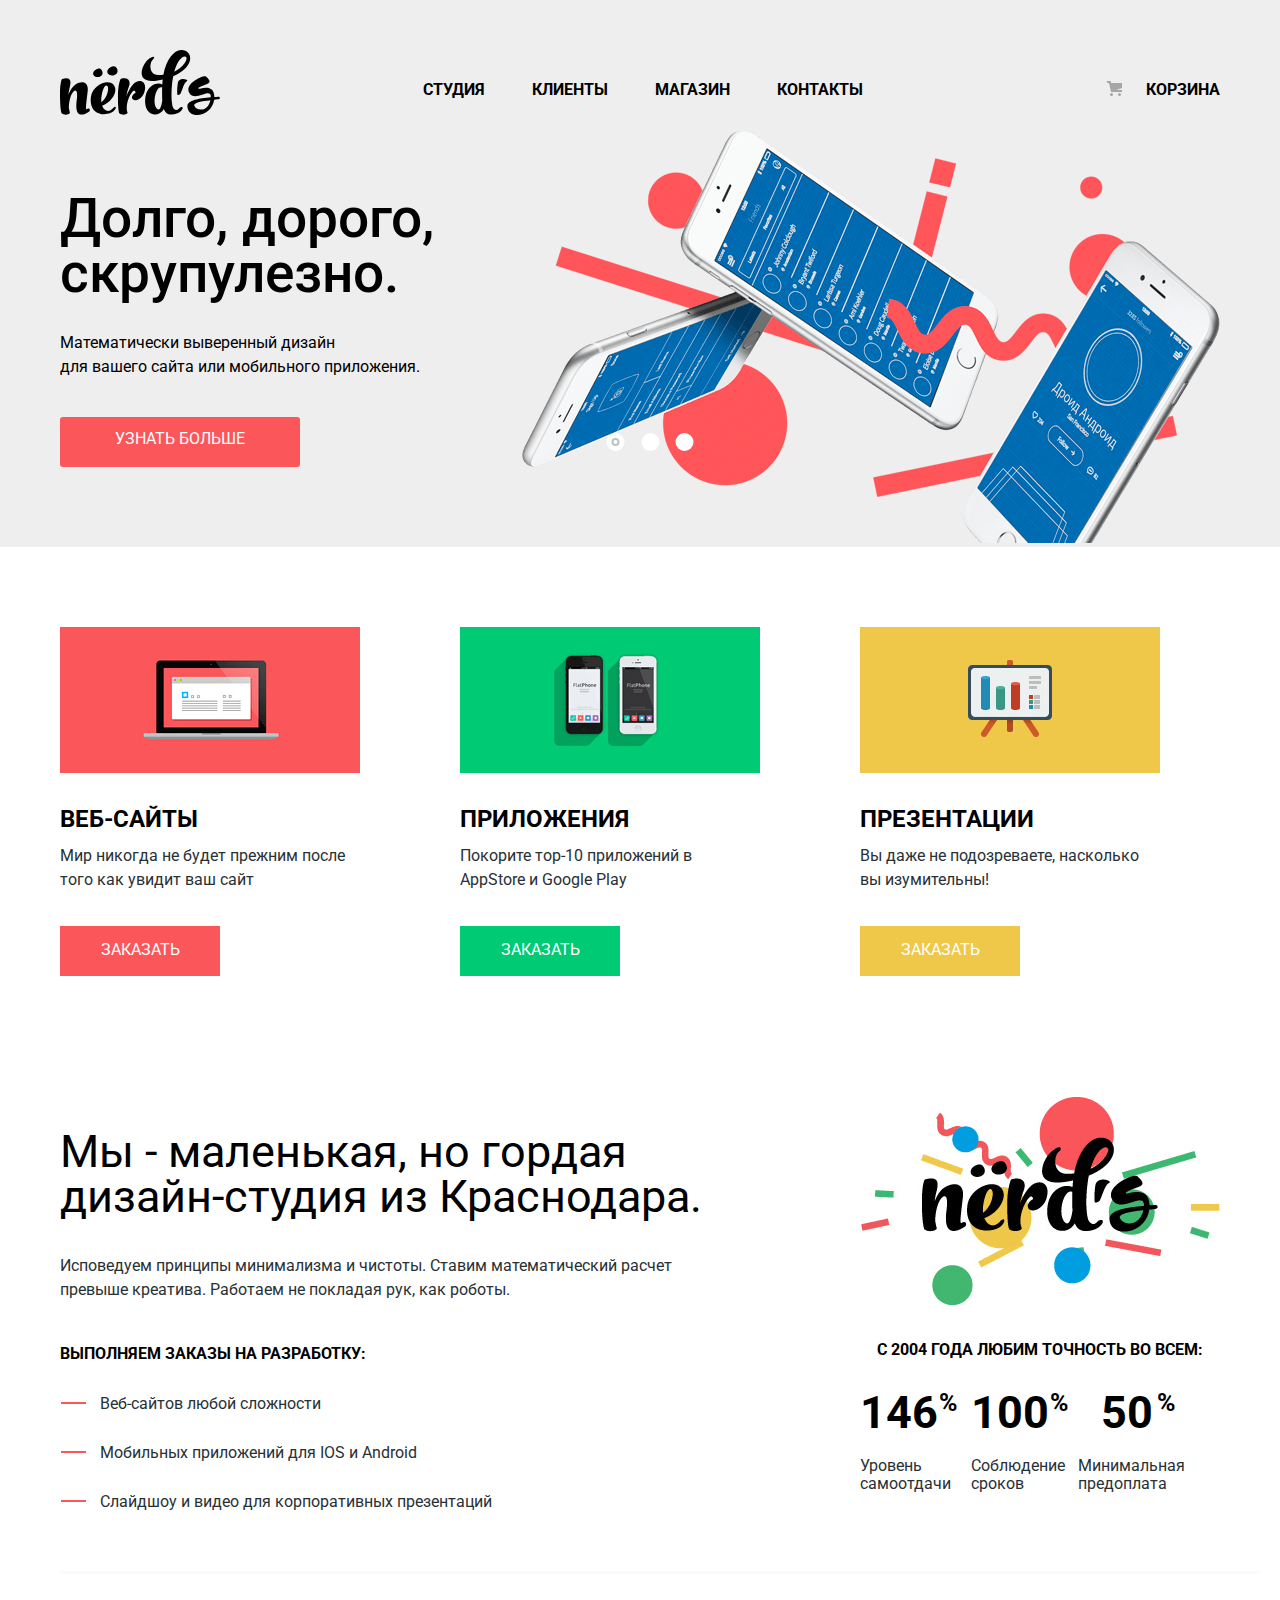
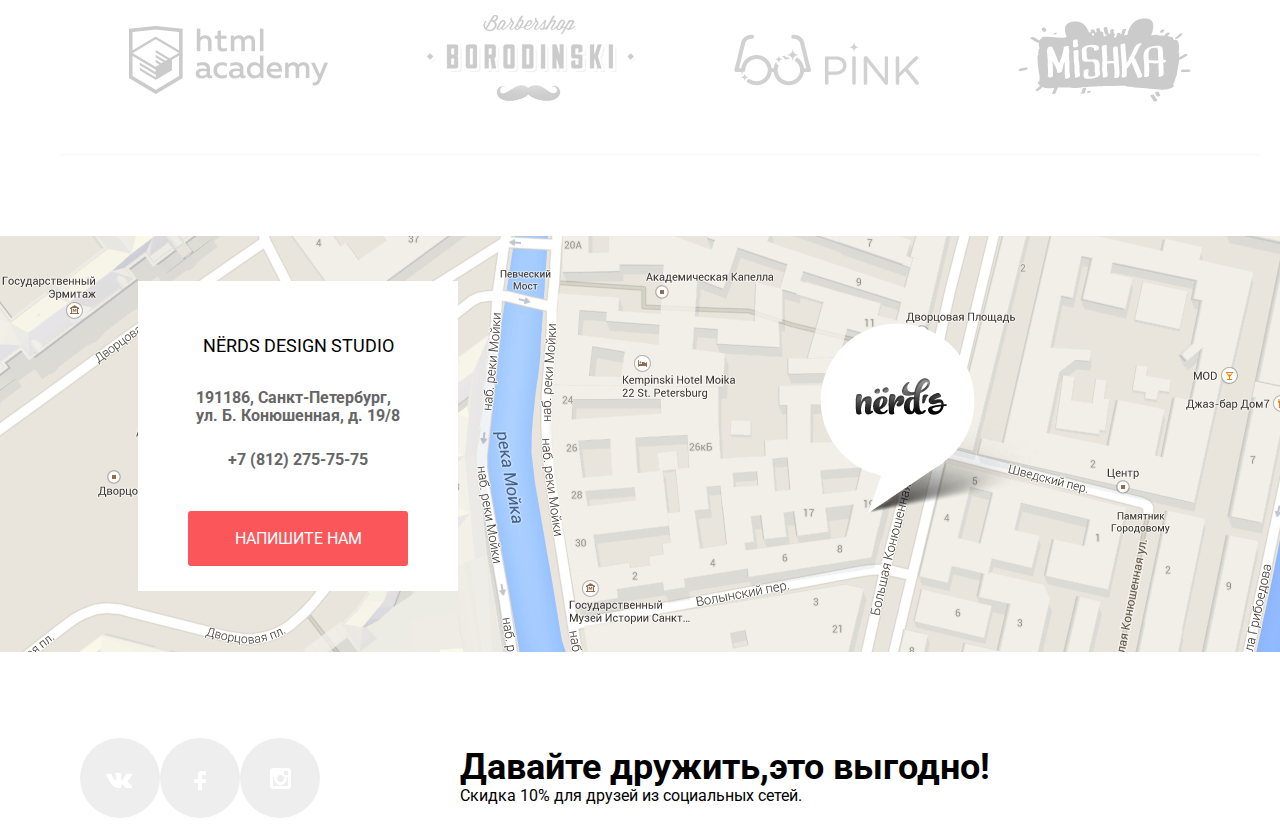
==== index.html @ 5a453d4d "6" ====
<!DOCTYPE html>
<html lang="ru">
<head>
	<meta charset="utf-8">
	<title>HTML Academy: Нёрдс</title>
	<link href="https://fonts.googleapis.com/css?family=Roboto:400,500,700&display=swap&subset=cyrillic" rel="stylesheet">
	<link href="css/normalize.css" rel="stylesheet">
  	<link href="css/style.css" rel="stylesheet">
</head>
<body>
	<header class= "site-header">
		<div class="containers">
		<nav class="site-navigation">
		<a class="site-header-logo">
			<img src="img/nerds-logo.svg"
			width="160" height="65" alt="Логотип дизайн-студии Нёрдс">
		</a>
			<ul class="main-navigation">
				<li><a href="station.html">студия</a></li>
				<li><a href="clients.html">клиенты</a></li>
				<li><a href="catalog.html">магазин</a></li>
				<li><a href="contacts.html">контакты</a></li>
			</ul>
			<ul class="user-navigation">
				<li class="shopping-cart"> <a class="login-link" href="#">корзина</a></li>
			</ul>
		</nav>
		</div>
		<section class="slider">
			<div class="containers">
				<h2 class="visually-hidden">Преимущества</h2>
				<input class="visually-hidden" type="radio" id="product-1" name="toggle" checked>
				<input class="visually-hidden" type="radio" id="product-2" name="toggle">
				<input class="visually-hidden" type="radio" id="product-3" name="toggle">
				<div class="slider-controls">
					<label class="slider-controls-item slider-controls-item--1" for="product-1">Первый</label>
					<label class="slider-controls-item slider-controls-item--2" for="product-2">Второй</label>
					<label class="slider-controls-item slider-controls-item--3" for="product-3">Третий</label>
				</div>
				<ul class="slider-list">
					<li class="slider-item">
							<h3>Долго, дорого,<br> скрупулезно.</h3>
							<p>Математически выверенный дизайн<br> для вашего сайта или мобильного приложения.</p>
							<a class="slider-item-button button" href="#">Узнать больше</a>
					</li>
					<li class="slider-item">
							<h3>Любим математику как никто другой</h3>
							<p>Никакого креатива, только математические формулы для расчета идеальных пропорций.</p>
							<a class="slider-item-button button" href="#">Узнать больше</a>
					</li>
					<li class="slider-item">
							<h3>Только ночь,<br> только хардкор</h3>
							<p>Работать днем, как все? Мы против этого.<br> Ближе к полуночи работа только начинается.</p>
							<a class="slider-item-button button" href="#">Узнать больше</a>
					</li>
				</ul>  
			</div>
		</section>	 
	</header>
	<main>
		<h1 class="visually-hidden">Дизайн-студия Нёрдс</h1>
		<div class="containers">
		<section class="service">
			<h2 class="visually-hidden">Услуги</h2>
			<ul class="list-service">
				<li class="list-service-item">
					<img class="list-service-img" src="img/illustration-1.png" width="300" height="146" alt="Картинка ноутбук">
					<h3 class="list-service-header">веб-сайты</h3>
					<p class="list-service-description">
						Мир никогда не будет прежним
						после того как увидит ваш сайт
					</p>
					<a class="button button-red" href="catalog.html" aria-label="заказать сайт">заказать</a>
				</li>
				<li class="list-service-item">
					<img class="list-service-img" src="img/illustration-2.png" width="300" height="146" alt="Картинка телефон">
					<h3 class="list-service-header">приложения</h3>
					<p class="list-service-description">
						Покорите тор-10 приложений в
						AppStore и Google Play
					</p>
					<a class="button button-green" href="catalog.html" aria-label="заказать приложение">заказать</a>
				</li>
				<li class="list-service-item">
					<img class="list-service-img" src="img/illustration-3.png" width="300" height="146" alt="Картинка планшет">
					<h3 class="list-service-header">презентации</h3>
					<p class="list-service-description">
						Вы даже не подозреваете,
						насколько вы изумительны!
					</p>
					<a class="button button-yelow" href="catalog.html" aria-label="заказать презентацию">заказать</a>
				</li>
			</ul>
		</section>

		<section class="about-us">
			<div class="about-us-left">
				<p class="abot-us-head">
					Мы - маленькая, но гордая <br>дизайн-студия из Краснодара.
				</p>
				<p class="about-us-text">
					Исповедуем принципы минимализма и чистоты. Ставим математический расчет <br>превыше креатива. Работаем не покладая рук, как роботы.
				</p>
				<ul>
					<h3>выполняем заказы на разработку:</h3>
					<li>
						Веб-сайтов любой сложности
					</li>
					<li>
						Мобильных приложений для IOS и Android
					</li>
					<li>
						Слайдшоу и видео для корпоративных презентаций
					</li>
				</ul>
			</div>
			<div class="about-us-right">
				<img class="about-us-right-picture" src="img/nerds-illustration.png" width="360" height="208" alt="Логотип компании">
				<h2>С 2004 года любим точность во всем:</h2>
				<ul>	
					<li>
						<div class="about-us-right-numbers">
							 146
						</div>	
						<div class="about-us-right-words">
							Уровень самоотдачи
						</div>
					</li>
					<li>
						<div class="about-us-right-numbers">
						100 
						</div>
						<div class="about-us-right-words">
						Соблюдение сроков
						</div>
					</li>
					<li>
						<div class="about-us-right-numbers">
						&ensp;50
						</div>
						<div class="about-us-right-words">
						Минимальная предоплата
						</div>
					</li>
				</ul>
			</div>
		</section>

		<section class="work">
			<a href="https://htmlacademy.ru/intensive/htmlcss">
			<img src="img/logo-1.png" width="199" height="68" alt="логотип компании html academy">
			</a>
			<a href="#">
			<img src="img/logo-2.png" width="209" height="90" alt="логотип компании барбершоп Бородинский">
			</a>
			<a href="#">
			<img src="img/logo-3.png" width="185" height="52" alt="логотип компании Пинк">
			</a>
			<a href="#">
			<img src="img/logo-4.png" width="173" height="84" alt="логотип компании Мишка">
			</a>
		</section>
		</div>
		<section class="map">
			<div class="container-map">
				<img class="maps" src="img/maps.png" width="1440" height="416" alt=" Адрес: Санкт-Петербург,  ул. Б. Конюшенная, д. 19/8 ">
				<img class="map-marker" src="img/map-marker.png" width="231" height="190" alt="Указатель">
			
			<div class="modal-map">
				<p class="modal-head">
					NЁRDS DESIGN STUDIO
				</p>
				<p class="modal-text">
					191186, Санкт-Петербург,<br> 
					ул. Б. Конюшенная, д. 19/8<br>					
				</p>
					<a href="tel:+7 (812) 275-75-75" class="modal-text"> +7 (812) 275-75-75</a>				
				</p>
				<a href="#" class="modal-button"> напишите нам </a>
			</div>
			</div>
			
		</section>
		<section class="pop">
			<div class="pop-up">
			<h2>Напишите нам</h2>
			<form class="feedback-form" action="https://echo.htmlacademy.ru" method="post">
				<p class="feedback-item-name">
					<label>
						Ваше имя:
						<input type="text" name="name" placeholder="Имя Фамилия">
					</label>
				</p>
				<p class="feedback-item-mail">
					<label>
						Ваш e-mail:
						<input type="text" name="e-mail" placeholder="email@example.com">
					</label>
				</p>
				<p class="feedback-item-text">
					<label>
						Текст письма:
						<input type="text" name="text" placeholder="В свободной форме">
					</label>
				</p>
				<button class="modal-button" type="submit">Отправить</button>
				<button class="close-modal-button" type="button" name="close-button">Закрыть</button>
			</form>
			</div>
		</section>
	</main>
	<div class="containers">
	<footer class="site-footer">
		<ul class="footer-social-item">
			<li><a class="social social-button-vk" href="#" aria-label="Наша дизайн студия в Вконтакте"></a></li>
			<li><a class="social social-button-fb" href="#" aria-label="Наша дизайн студия в Фейсбук"></a></li>
			<li><a class="social social-button-in" href="#" aria-label="Наша дизайн студия в Инстаграм"></a></li>
		</ul>
		<p class="footer-promo">
			<b>Давайте дружить,это выгодно!</b>
			Скидка 10% для друзей из социальных сетей.
		</p>
	</footer>
	</div>
</body>
</html>
---- css/style.css ----
html {
  box-sizing: border-box;
 } 

*, *::before, *::after { 
  box-sizing: inherit; 
}

body {
  margin: 0;
  padding: 0;
  min-width: 1200px;
  font-family: 'Roboto', Arial, sans-serif;
  font-size: 16px;
  line-height: 24px;
  font-weight: 400;
  color: #000000;
  background-color: #ffffff;
}

a {
  text-decoration: none;
  text-transform: uppercase;
  font-size: 16px;
  color: #000000;
}



.containers {
  width: 1200px;
  padding: 0 20px;
  margin: 0 auto;
}

.site-navigation a {
  color: #000000;
}

.site-navigation a:hover,
.user-navigation a:hover {
  color: #fb565a;
}

.site-navigation a:focus,
.user-navigation a:focus {
  color: #887c7c;
}

.site-navigation a:active,
.user-navigation a:active {
  color: #bdbdbd;
}

.service p {
  color: #283136;
}

.service h3 {
  font-size: 24px;
  line-height: 30px;
}

.button {
  font: inherit;
  font-size: 16px;
  line-height: 18px;
  text-align: center;
  color: #000000;
  background-color: #fb565a;
  vertical-align: middle;
  border: none;
}

.visually-hidden {
  position: absolute;
  clip: rect(0 0 0 0);
  width: 1px;
  height: 1px;
  margin: -1px;
}

.site-header {
  display: block;
  background-color: #eeeeee;
}

.main-navigation {
  display: flex;
  justify-content: space-between;
  width: 440px;
  padding: 0;
  padding-top: 54px;
  list-style: none;
}

.site-header-logo {
  margin-top: 50px;
}

.user-navigation {
  display: flex;
  position: relative;
  justify-content: space-between;
  list-style: none;
  padding-top: 54px;
  margin-left: 40px;
  font-size: 16px;
  line-height: 30px;
  font-weight: 700;

}

.login-link::before {
  content: "";
  position: absolute;
  z-index: 100;
  top: 60px;
  left: 1px;
  width: 16px;
  height: 18px;
  background-image: url("../img/cart-icon.svg");
  background-repeat: no-repeat;
  background-position: 0 0;
}

.site-navigation {
  display: flex;
  justify-content: space-between;
  align-items: center;
  font-size: 16px;
  line-height: 30px;
  font-weight: 700;
}

.active {
  border-bottom: 3px solid #fb565a;
}

.slider {
  position: relative;
}

.slider-list {
  padding:0;
  margin: 0;
}

.slider-controls {
  position: absolute;
  display:flex;
  justify-content:space-between;
  left: 43%;
  bottom: 110px;
  z-index: 100;
  width: 163px;
  height: 21px;
  font-size: 0;
  padding: 0 38px;
  transform: translateX(-50%);
}

.slider-controls label {
  position: relative; 
  display: inline-block;
  width: 18px;
  height: 18px;
  padding: 8px;  
  border-radius: 50%;
  cursor: pointer;
}

.slider-controls label::after {
  content: ""; 
  position: absolute;
  top: 17px;
  left: 100px;
  z-index: 1; 
  width: 18px;
  height: 18px;  
  background: #ffffff; 
  border-radius: 50%;
}



.slider-item {
  display: none;
  padding: 78px 0 80px 0;
}

.slider-item:nth-child(1) {
  background-image: url("../img/slide1.png");
  background-repeat: no-repeat;
  background-position: 100%;
}

.slider-item:nth-child(2) {
  background-image: url("../img/slide2.png");
  background-repeat: no-repeat;
  background-position: 100%;
}

.slider-item:nth-child(3) {
  background-image: url("../img/slide3.png");
  background-repeat: no-repeat;
  background-position: 100%;
}

#product-1:checked ~ .slider-list .slider-item:nth-child(1) {
  display: block;
}

#product-2:checked ~ .slider-list .slider-item:nth-child(2) {
  display: block;
}

#product-3:checked ~ .slider-list .slider-item:nth-child(3) {
  display: block;
}

#product-1:checked ~ .slider-controls .slider-controls-item--1::before,
#product-2:checked ~ .slider-controls .slider-controls-item--2::before,
#product-3:checked ~ .slider-controls .slider-controls-item--3::before {
  content: "";
  position: absolute;
  left: 50%;
  top: 50%;
  z-index: 2;
  width: 8px;
  height: 8px;
  left: 105px;
  top: 22px;
  background-color: inherit;
  border: 2px solid #c1c1c1;
  border-radius: 50%;
}

.slider-item h3 {
  max-width: 600px;
  margin-top: -12px;
  
  font-size: 55px;
  line-height: 55px;
  font-weight: 500;
}

.slider-item p {
  max-width: 430px;
 
  margin-top: -25px;
}

.slider-item-button {
  display: block;
  width: 240px;
  height: 50px;
  padding: 13px 0;
  margin-top: 38px;
  
  font-size: 16px;
  line-height: 18px;
  color: #ffffff;
  text-transform: uppercase;
  text-align: center;  
  text-decoration: none; 
  background-color: #fb565a;
  border-radius: 3px;
  border: none;
}
.button-red,
.button-red:hover {
  background-color: #fb565a;
}

.button-red:focus {
  background-color: #e74246;
}

.button-red:active {
  background-color: #d7373b;
}

.button-green,
.button-green:hover {
  background-color: #00ca74;
}

.button-green:focus {
  background-color: #00bc6c;
}

.button-green:active {
  background-color: #00aa62;
}

.button-yelow,
.button-yelow:hover {
  background-color: #efc84a;
}

.button-yelow:focus {
  background-color: #eab534;
}

.button-yelow:active {
  background-color: #e5a722;
}

.footer-social-item a:hover {
  background-color: #e1e1e1;
}

.footer-social-item a:focus {
   background-color: #e74246;
}

.footer-social-item a:active {
   background-color: #d7373b;
}

.service {
  display: flex;
  justify-content: space-between;
  margin-top: 80px;
}

.list-service {
  display: flex;
  flex-wrap: wrap;
  width: 1100px;
  padding: 0;
  margin: 0;
  justify-content: space-between;
  align-items: center;
  list-style: none;
}

.list-service-item {
  width: 300px;
  height: 350px;
}

.list-service-item h3 {
  font-size: 24px;
  line-height: 30px;
  text-align: left;
  font-weight: 700;
  text-transform: uppercase;
}

.list-service-description{
  margin-top: -14px;
}

.list-service .button {
 display: block;
  width: 160px;
  height: 50px;
  margin-top: 34px;
  padding: 15px;  
  font-size: 16px;
  line-height: 18px;
  color: #ffffff;
  text-transform: uppercase;
  text-align: center;
  text-decoration: none;  
}


.about-us {
  display: flex;
  margin-top: 80px;
}

.about-us-left {
  display: flex;
  flex-wrap: wrap;
  flex-direction: column;
  position: relative;
  margin: 0;
  padding: 0;
}

.abot-us-head {
  font-size: 45px;
  line-height: 45px;
  margin-top: 72px; 
}

.about-us-text {
  font-size: 16px;
  line-height: 24px;
  text-align: left;
  color: #283136;
  margin-top: -10px;
}

.about-us-left h3{
  font-size: 16px;
  line-height: 24px;
  text-align: left;
  font-weight: 700;
  text-transform: uppercase;
  padding: 0;
  margin-top: 8px;
  margin-left: -40px;
}

.about-us li {
  list-style: none;
  font-size: 16px;
  line-height: 55px;
  color: #283136;
  margin-top: -6px;
}

.about-us-left li::before {
  content: "";
  position: absolute;
  display: block;
  margin-top:26px;
  border-top: 2px solid #fb565a;
  width: 25px;
  left: 1px;
 }
 


.about-us-right {
  display: flex;
  margin:0;
  padding:0;
  flex-wrap: wrap;
  justify-content: center;
  width: 360px;
  min-height:405px;
  margin-left: auto; 
}

.about-us-right h2 {
  margin-top: 33px;
  margin-bottom: 35px; 
  font-size: 16px;
  font-weight: 700;
  text-transform:uppercase;
  margin-bottom:20px;
}

.about-us-right ul {
  display: flex;
  position: relative;
  padding: 0;
  margin: 0;
}

.about-us-right-numbers {
  display: block;
  font-size: 45px;
  line-height: 10px;
  color: #000000;
  margin-top: 32px;
  font-weight: 700;
  margin-bottom: 20px;
}

.about-us-right-numbers::after {
  content: "%";
  position: absolute;
  z-index: 100;
  display: block;
  margin-left: 79px;
  margin-top: -20px;
  font-size: 25px;
}

.about-us-right-words {
  display: inline-flex;
  font-size: 16px;
  line-height: 18px;
  color: #283136;
  padding:0;
  margin-bottom:78px;
}

.about-us-right-picture {
  display: flex;
  margin-top:40px;
}

.work {
  display: flex;
  align-items: center;
  justify-content: space-around;
  border-top: 3px #eeeeee solid;
  border-bottom: 3px #eeeeee solid;
  min-height: 185px;
  min-width: 1200px;
  padding: 0 20px;
  margin: 0;
  margin-bottom: 80px;
  opacity: 0.2;
}

.work a:hover {
  opacity: 1;
}

.work a:focus {
  opacity: 1;
}

.work a:active {
  opacity: 0.1;
}

.container-map {
  position: relative;
  width: 1440px;
  padding:0 ;
  margin: 0 auto; 
}



.map-marker {
  display: flex;
  position: absolute;
  z-index: 100;
  left: 820px ;
  top:87px;
}

.modal-map {
  display: flex;
  flex-wrap: wrap;
  flex-direction: column;
  margin: 0;
  position: absolute;
  z-index: 100;
  left: 138px;
  top: 45px;
  width: 320px;
  height: 310px;
  background-color: #ffffff; 
}

.modal-head {
  display: flex;
  flex-wrap: wrap;
  text-align: center;
  font-size: 18px;
  line-height: 30px;
  justify-content: center;
  text-transform: uppercase;
  margin-top: 50px;
  padding: 0;
}

.modal-text {
  display: flex;
  flex-wrap: wrap;
  text-align: center;
  justify-content: center;
  font-size: 16px;
  line-height: 18px;
  font-weight: 700;
  text-align: left;
  color: #666666;
  margin-top: 10px;
  padding: 0;
}

.pop {
  position: relative;
}

.pop-up {
  display:none;
  position:absolute;
  width: 960px;
  height: 590px;
  margin-left: 21%;
  margin-top:-53%;
  z-index:105;
  background-color: #ffffff;
  padding: 75px 100px 85px 100px;
  box-shadow: 0 20px 40px rgba(0, 0, 0, 0.25);
}

.close-modal-button {
  position: absolute;
  top: 100px;
  right: 90px;
  width: 22px;
  height: 22px;
  font-size: 0;
  background-color: transparent;
  border: 0;
  cursor: pointer;
}

.close-modal-button::before,
.close-modal-button::after {
  content: "";
  position: absolute;
  top: 10px;
  left: 2px;
  width: 19px;
  height: 3px;
  background-color: #fecccd;
}

.close-modal-button::before {
  transform: rotate(45deg);
}

.close-modal-button::after {
  transform: rotate(-45deg);
}

.pop h2 {
  font-size: 45px;
  line-height: 45px;
  font-weight: 700;
  margin:0;
  margin-bottom:50px;
}

.pop label {
  font-weight: 700;
}

.feedback-form {
  display:flex;
  flex-wrap:wrap;
  justify-content:space-between
}

.modal-button {
  width: 220px;
  height: 55px;
  margin: 0 50px;
  margin-top: 10px;
  font-size: 16px;
  line-height: 55px;
  background-color: #fb565a;
  color: #ffffff;
  text-transform: uppercase;
  text-align: center;
  text-decoration: none;
  border-radius: 3px;
  border: none;
}

input[type=text] {
  height: 50px;
  width: 360px;
}
  
.feedback-item-text[type=text]{
  height: 120px;
  width: 760px;
}

.feedback h2 {
  font-size: 45px;
  line-height: 45px;
  font-weight: 500;
}

.feedback-item label {
  font-weight: 700;
}

.feedback input[type="text"],
.feedback input[type="password"] {
  font-size: 16px;
  line-height: 18px;
  border: 2px solid #d7dcde;
}

.feedback input[type="text"],
.feedback input[type="password"]:hover {
  border: 2px solid #d7dcde;
}

.feedback input[type="text"],
.feedback input[type="password"]:focus {
  border: 2px solid #666666;
}

.feedback input[type="text"],
.feedback input[type="password"]:active {
  border: 2px solid #b4b9bb;
}

.feedback input[type="text"],
.feedback input[type="password"]:invalid {
  border: 2px solid #e74246;
}

.filter-input:hover + label,
.filter-input:focus + label {
  color: #4d4d4d;
}

.filter-input:hover + label,
.filter-input:focus + label {
  color: #283136;
}

.filter-input:disabled + label {
  color: #000000;
  opacity: 0.5;
}

.catalog-item {
  background-color: #f8f8f8;
  box-shadow: 0 0 10px rgba(0, 0, 0, 0.1);
}

.catalog-item:hover {
  box-shadow: 0 0 10px rgba(0, 0, 0, 0.2);
}

/* catalog */
.down-header {
  display: flex;
  min-height: 230px;
  text-align: center;
  justify-content: center;
  font-size: 55px;
  line-height: 55px;
  font-weight: 700;
  padding-top: 66px;
}
 
/* сетка шапка*/
.head-filters {
  display: flex;
  justify-content: space-between;
  min-height: 135px;
}

.list-filters {
  display:flex;
  justify-content:space-between;
  list-style: none;
  text-transform:uppercase;
  font-size: 16px;
  line-height: 30px;
  font-weight: 700;
}

.sorting-filters {
  display:flex;
  justify-content:space-between;
  list-style: none;
  text-transform:uppercase;
  font-size: 14px;
  line-height: 30px;
  font-weight: 400;
}

/* фильтры и каталог */
.main-catalog {
  display: flex;
  justify-content:space-between;
}

.filters {
  width: 300px;
  padding: 0;
  margin: 0;
}

.catalog-item {
  position: relative; 
  width:360px;
  margin-left:140px;
  margin-bottom: 35px;
 }
 
 .catalog-item:nth-child(even) {
   margin-right: 0;
   margin-left: 40px;
 } 

.catalog-list {
  display: flex;
  flex-wrap: wrap;
  padding: 0;
  margin: 0;
  list-style: none;
}
/* ---------------------- */


.catalog-item-list {
  position: absolute;
  z-index: 100;
  bottom:0;
  width: 360px;
  height: 230px;
  background-color: #eeeeee;
  opacity:0;
}

.catalog-item-list:hover{
  opacity: 1;
}

.catalog-item::after {
  content: "";
  position: absolute;
  top: 0px;
  left: 0px;
  width: 360px;
  height: 40px;
  background-image: url("../img/browser.svg");
  background-repeat: no-repeat;
  background-position: 100%;

}


.catalog-site {
  display: block;
  margin-top: 35px;
  text-align: center;
  font-size: 18px;
  font-weight: 700px;
}

.catalog-site:hover {
 color: #fb565a;
}

.catalog-site:focus {
  color: #000000;
}

.catalog-site:active {
  color: #cacaca;
}

.catalog-item-description {
  text-align: center;
  font-size: 18px;
  color: #666666;
}

.catalog-button {
  display: block;  
  width: 200px;
  height: 50px;
  padding: 0;
  margin: 0 80px;
  margin-top: 35px;
  font-size: 16px;
  font-weight: 700;
  line-height: 50px;
  background-color: #fb565a;
  color: #ffffff;
  text-transform: uppercase;
  text-align: center;
  text-decoration: none;
  border-radius: 3px;
  border: none;
}

.catalog-button:hover {
  background-color: #e74246;
}

.catalog-button:focus {
  background-color: #fb565a;
}

.catalog-button:active {
  background-color: #d7373b;
}


/* -------------------------- */

.catalog-item:nth-child(4n) {
  margin-right: 0;
}

.pagination-list {
  padding: 0;
  margin: 0;
  list-style: none;
}

/* секция фильтры */
.filter-grid {
  padding: 0;
  margin: 0;
  margin-bottom: 30px;
  margin-top: 60px;
  border: none;
}

.legend-filters:first-child {
  margin-bottom: 50px;
}

.legend-filters {
  margin-bottom: 30px;
  font-size: 18px;
  line-height: 30px;
  font-weight: 700;
}
 
.grid-list {
  padding: 0;
  margin: 0;
  list-style: none;
  line-height: 20px;
}

.filter-option {
  margin-bottom: 20px;
  padding-left: 40px;
  color: #283136;
}

.filter-option label {
  position: relative;
  display: block;
  cursor: pointer;
  user-select: none;
}


.filter-input-checkbox + label::before {
  content: "";
  position: absolute;
  top: -5px;
  left: -38px;
  width: 28px;
  height: 25px;
  background-image: url("../img/checkbox-off.svg");
  background-repeat: no-repeat;
  background-position: 100%;
  
}

.filter-input-checkbox:checked + label::after {
  content: "";
  position: absolute;
  top: -5px;
  left: -36px;
  width: 28px;
  height: 25px;
  background-image: url("../img/checkbox-on.svg");
  background-repeat: no-repeat;
  background-position: 100%;
}

.filter-input-radio + label::before {
  content: "";
  position: absolute;
  top: -5px;
  left: -38px;
  width: 28px;
  height: 25px;
  background-image: url("../img/radio-off.svg");
  background-repeat: no-repeat;
  background-position: 100%;
  
}

.filter-input-radio:checked + label::after {
  content: "";
  position: absolute;
  top: -5px;
  left: -38px;
  width: 28px;
  height: 25px;
  background-image: url("../img/radio-on.svg");
  background-repeat: no-repeat;
  background-position: 100%;
}

.filter-button {
width: 260px;
height: 50px;
padding: 0;
margin: 0;
margin-top: 60px;
font-size: 16px;
font-weight: 700;
line-height: 50px;
background-color: #eeeeee;
color: #000000;
text-transform: uppercase;
text-align: center;
text-decoration: none;
border-radius: 3px;
border: none;
}



.catalog ul{
display: flex;
margin-top: 60px;
}



.range-filter {
  width: 260px;
}

.filter-item legend {
  font-size: 18px;
  line-height: 24px;
  text-transform: uppercase;
  font-weight: 700;
}

.range-controls {
  position: relative;
  height: 80px;
  margin-bottom: 15px;
  padding-top: 39px;
  padding-right: 20px;
  padding-left: 20px;
  background-color: #f1f1f1;
  border-radius: 5px;
}

.range-controls .scale {
  height: 2px;
  background: #d7dcde;
}

.range-controls .bar {
  width: 70%;
  height: 2px;
  background: #00ca74;
}

.range-controls .toggle {
  position: absolute;
  top: 31px;
  left: 0;
  width: 4px;
  height: 4px;
  padding: 0;
  border: 8px solid #ffffff;
  background-color: #ababab;
  box-shadow: 0 2px 1px 0 #cfcfcf;
  border-radius: 50%;
  cursor: pointer;
}

.range-controls .toggle-min {
  left: 50px;
}

.range-controls .toggle-max {
  left: 110px;
}

.price-controls {
  font-size: 0;
}

.price-controls label {
  display: inline-block;
  width: 50%;
  font-size: 16px;
  text-transform: uppercase;
}

.price-controls input {
  width: 60px;
  padding: 8px 10px;
  margin-left: 10px;
  font-family: Roboto, Arial, sans-serif;
  font-size: 16px;
  text-align: center;
  color: #283136;
  border: none;
  border-radius: 5px;
  background: #f1f1f1;
}

.max-price {
  text-align: right;
}

 /* подвал сайта/ */
 .site-footer {
  display: flex;
  width:1160px;
  align-items:center;
  margin: 0 auto;

  margin-top: 63px;
}

.footer-social-item {
  display: flex;
  position: relative;
  width: 260px;
  padding-left:20px;
  justify-content:space-between;
  list-style: none;
}

.footer-promo {
  display:flex;
  flex-wrap:wrap;
  width: 560px;
  margin-left:140px;
  font-size: 16px;
  line-height: 22px;
}

.social {
  display: block;
  border-radius: 50%;
  width: 80px;
  height: 80px;
  background-color: #eeeeee;
}

.social-button-vk::before {
  content: "";
  position: absolute;
  z-index: 100;
  top: 44%;
  left: 46px;
  width: 27px;
  height: 18px;
  background-image: url("../img/vk-icon.svg");
  background-repeat: no-repeat;
  background-position: 0 0;
}


.social-button-fb::before {
  content: "";
  position: absolute;
  z-index: 100;
  top: 41%;
  left: 134px;
  width: 17px;
  height: 19px;
  background-image: url("../img/fb-icon.svg");
  background-repeat: no-repeat;
  background-position: 0 0;
}

.social-button-in::before {
  content: "";
  position: absolute;
  z-index: 100;
  top: 30px;
  right: 29px ;
  width: 21px;
  height: 21px;
  background-image: url("../img/insta-icon.svg");
  background-repeat: no-repeat;
  background-position: 0 0;
}

.site-footer a:hover {
  background-color: #e74246;
}

.site-footer a:focus {
  background-color: #eeeeee;
}

.site-footer a:active {
  background-color: #d7373b;
}

.footer-promo b {
  font-size: 36px;
  line-height: 36px;
}
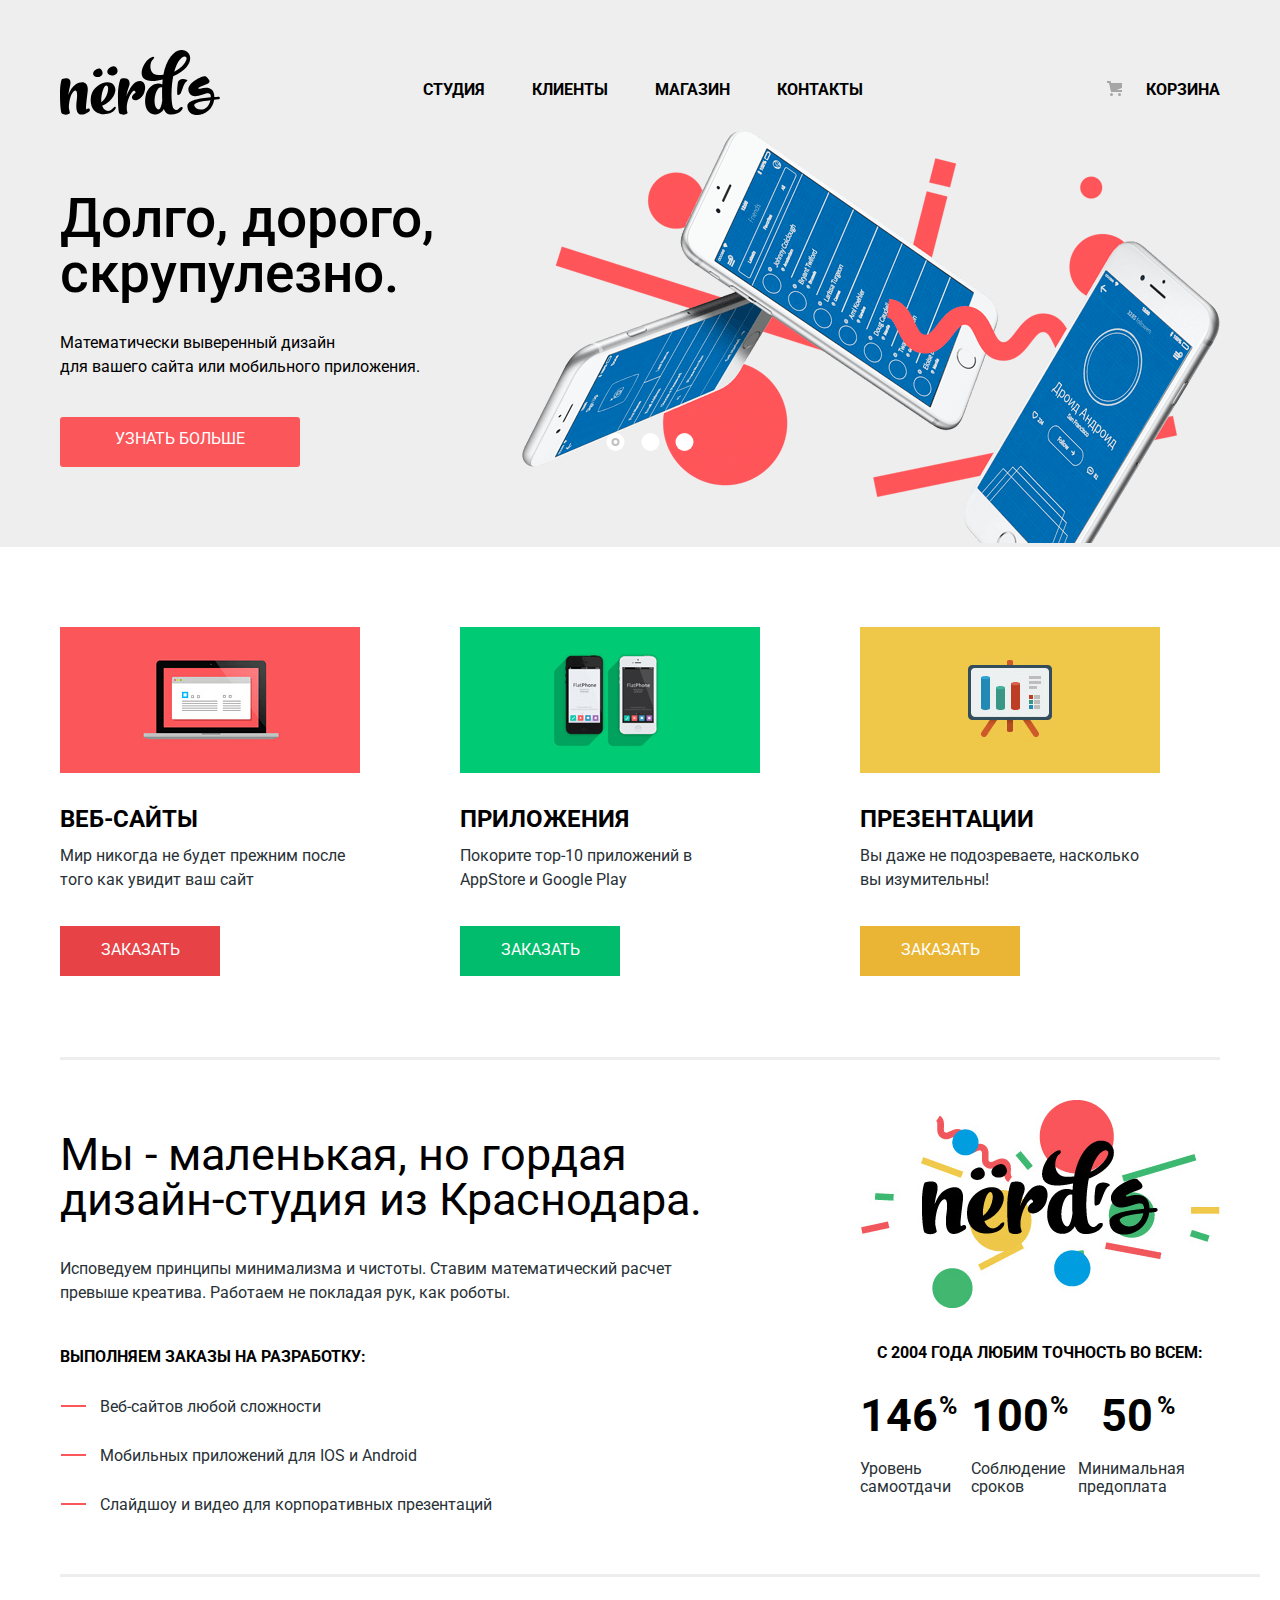
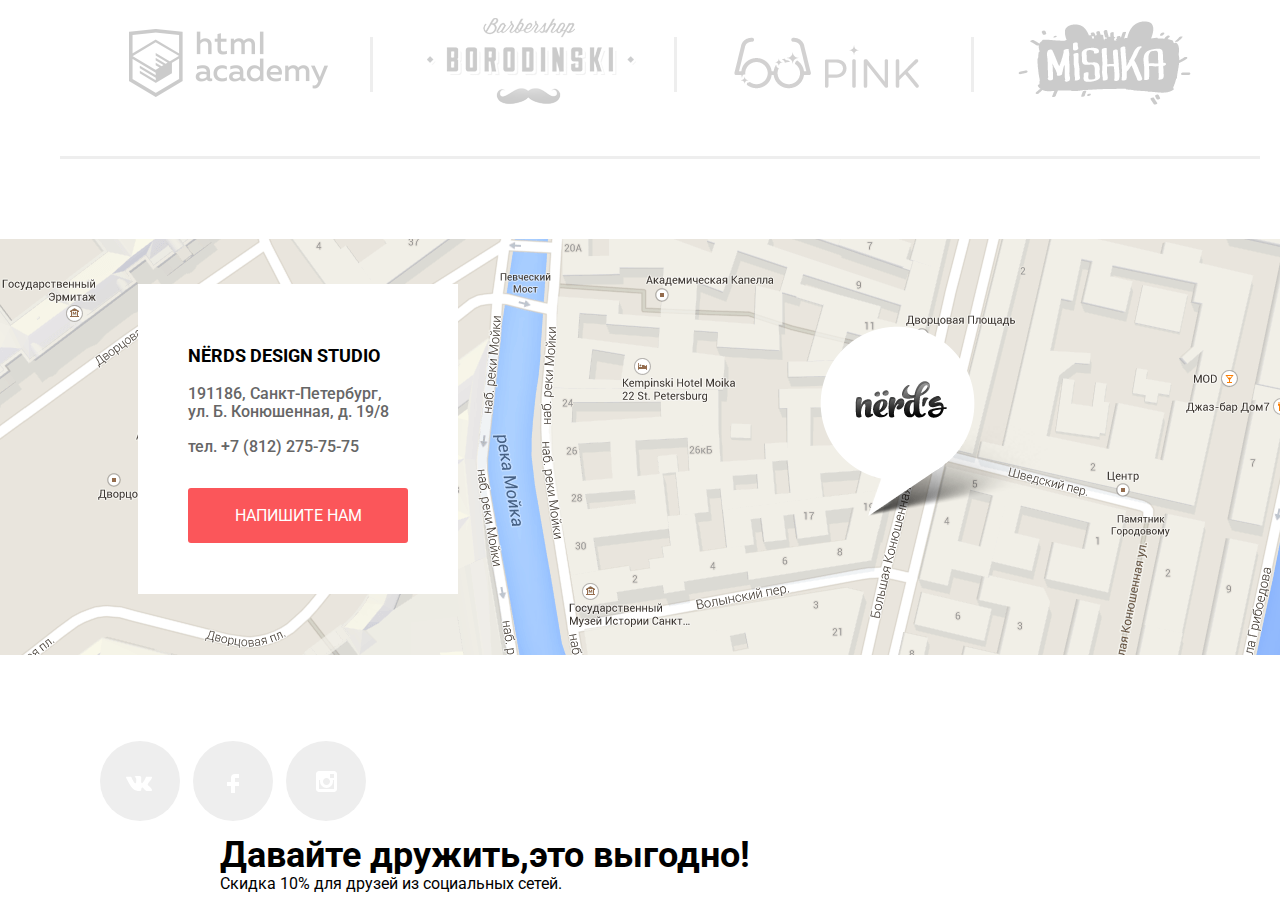
==== commit ed8c2c25: "7" ====
--- a/index.html
+++ b/index.html
@@ -10,21 +10,21 @@
 <body>
 	<header class= "site-header">
 		<div class="containers">
-		<nav class="site-navigation">
-		<a class="site-header-logo">
-			<img src="img/nerds-logo.svg"
-			width="160" height="65" alt="Логотип дизайн-студии Нёрдс">
-		</a>
-			<ul class="main-navigation">
-				<li><a href="station.html">студия</a></li>
-				<li><a href="clients.html">клиенты</a></li>
-				<li><a href="catalog.html">магазин</a></li>
-				<li><a href="contacts.html">контакты</a></li>
-			</ul>
-			<ul class="user-navigation">
-				<li class="shopping-cart"> <a class="login-link" href="#">корзина</a></li>
-			</ul>
-		</nav>
+			<nav class="site-navigation">
+				<a class="site-header-logo">
+				<img src="img/nerds-logo.svg"
+					width="160" height="65" alt="Логотип дизайн-студии Нёрдс">
+				</a>
+				<ul class="main-navigation">
+					<li><a href="station.html">студия</a></li>
+					<li><a href="clients.html">клиенты</a></li>
+					<li><a href="catalog.html">магазин</a></li>
+					<li><a href="contacts.html">контакты</a></li>
+				</ul>
+				<ul class="user-navigation">
+					<li class="shopping-cart"> <a class="login-link" href="#">корзина</a></li>
+				</ul>
+			</nav>
 		</div>
 		<section class="slider">
 			<div class="containers">
@@ -39,19 +39,19 @@
 				</div>
 				<ul class="slider-list">
 					<li class="slider-item">
-							<h3>Долго, дорого,<br> скрупулезно.</h3>
-							<p>Математически выверенный дизайн<br> для вашего сайта или мобильного приложения.</p>
-							<a class="slider-item-button button" href="#">Узнать больше</a>
+						<h3>Долго, дорого,<br> скрупулезно.</h3>
+						<p>Математически выверенный дизайн<br> для вашего сайта или мобильного приложения.</p>
+						<a class="slider-item-button button" href="#">Узнать больше</a>
 					</li>
 					<li class="slider-item">
-							<h3>Любим математику как никто другой</h3>
-							<p>Никакого креатива, только математические формулы для расчета идеальных пропорций.</p>
-							<a class="slider-item-button button" href="#">Узнать больше</a>
+						<h3>Любим математику как никто другой</h3>
+						<p>Никакого креатива, только математические формулы для расчета идеальных пропорций.</p>
+						<a class="slider-item-button button" href="#">Узнать больше</a>
 					</li>
 					<li class="slider-item">
-							<h3>Только ночь,<br> только хардкор</h3>
-							<p>Работать днем, как все? Мы против этого.<br> Ближе к полуночи работа только начинается.</p>
-							<a class="slider-item-button button" href="#">Узнать больше</a>
+						<h3>Только ночь,<br> только хардкор</h3>
+						<p>Работать днем, как все? Мы против этого.<br> Ближе к полуночи работа только начинается.</p>
+						<a class="slider-item-button button" href="#">Узнать больше</a>
 					</li>
 				</ul>  
 			</div>
@@ -60,167 +60,169 @@
 	<main>
 		<h1 class="visually-hidden">Дизайн-студия Нёрдс</h1>
 		<div class="containers">
-		<section class="service">
-			<h2 class="visually-hidden">Услуги</h2>
-			<ul class="list-service">
-				<li class="list-service-item">
-					<img class="list-service-img" src="img/illustration-1.png" width="300" height="146" alt="Картинка ноутбук">
-					<h3 class="list-service-header">веб-сайты</h3>
-					<p class="list-service-description">
-						Мир никогда не будет прежним
-						после того как увидит ваш сайт
+			<section class="service">
+				<h2 class="visually-hidden">Услуги</h2>
+				<ul class="list-service">
+					<li class="list-service-item">
+						<img class="list-service-img" src="img/illustration-1.png" width="300" height="146" alt="Картинка ноутбук">
+						<h3 class="list-service-header">веб-сайты</h3>
+						<p class="list-service-description">
+							Мир никогда не будет прежним
+							после того как увидит ваш сайт
+						</p>
+						<a class="button button-red" href="catalog.html" aria-label="заказать сайт">заказать</a>
+					</li>
+					<li class="list-service-item">
+						<img class="list-service-img" src="img/illustration-2.png" width="300" height="146" alt="Картинка телефон">
+						<h3 class="list-service-header">приложения</h3>
+						<p class="list-service-description">
+							Покорите тор-10 приложений в
+							AppStore и Google Play
+						</p>
+						<a class="button button-green" href="catalog.html" aria-label="заказать приложение">заказать</a>
+					</li>
+					<li class="list-service-item">
+						<img class="list-service-img" src="img/illustration-3.png" width="300" height="146" alt="Картинка планшет">
+						<h3 class="list-service-header">презентации</h3>
+						<p class="list-service-description">
+							Вы даже не подозреваете,
+							насколько вы изумительны!
+						</p>
+						<a class="button button-yelow" href="catalog.html" aria-label="заказать презентацию">заказать</a>
+					</li>
+				</ul>
+			</section>
+			<section class="about-us">
+				<div class="about-us-left">
+					<p class="abot-us-head">
+						Мы - маленькая, но гордая <br>дизайн-студия из Краснодара.
 					</p>
-					<a class="button button-red" href="catalog.html" aria-label="заказать сайт">заказать</a>
-				</li>
-				<li class="list-service-item">
-					<img class="list-service-img" src="img/illustration-2.png" width="300" height="146" alt="Картинка телефон">
-					<h3 class="list-service-header">приложения</h3>
-					<p class="list-service-description">
-						Покорите тор-10 приложений в
-						AppStore и Google Play
+					<p class="about-us-text">
+						Исповедуем принципы минимализма и чистоты. Ставим математический расчет <br>превыше креатива. Работаем не покладая рук, как роботы.
 					</p>
-					<a class="button button-green" href="catalog.html" aria-label="заказать приложение">заказать</a>
-				</li>
-				<li class="list-service-item">
-					<img class="list-service-img" src="img/illustration-3.png" width="300" height="146" alt="Картинка планшет">
-					<h3 class="list-service-header">презентации</h3>
-					<p class="list-service-description">
-						Вы даже не подозреваете,
-						насколько вы изумительны!
-					</p>
-					<a class="button button-yelow" href="catalog.html" aria-label="заказать презентацию">заказать</a>
-				</li>
-			</ul>
-		</section>
-
-		<section class="about-us">
-			<div class="about-us-left">
-				<p class="abot-us-head">
-					Мы - маленькая, но гордая <br>дизайн-студия из Краснодара.
-				</p>
-				<p class="about-us-text">
-					Исповедуем принципы минимализма и чистоты. Ставим математический расчет <br>превыше креатива. Работаем не покладая рук, как роботы.
-				</p>
-				<ul>
-					<h3>выполняем заказы на разработку:</h3>
-					<li>
-						Веб-сайтов любой сложности
-					</li>
-					<li>
-						Мобильных приложений для IOS и Android
-					</li>
-					<li>
-						Слайдшоу и видео для корпоративных презентаций
-					</li>
-				</ul>
-			</div>
-			<div class="about-us-right">
-				<img class="about-us-right-picture" src="img/nerds-illustration.png" width="360" height="208" alt="Логотип компании">
-				<h2>С 2004 года любим точность во всем:</h2>
-				<ul>	
-					<li>
-						<div class="about-us-right-numbers">
-							 146
-						</div>	
-						<div class="about-us-right-words">
-							Уровень самоотдачи
-						</div>
-					</li>
-					<li>
-						<div class="about-us-right-numbers">
-						100 
-						</div>
-						<div class="about-us-right-words">
-						Соблюдение сроков
-						</div>
-					</li>
-					<li>
-						<div class="about-us-right-numbers">
-						&ensp;50
-						</div>
-						<div class="about-us-right-words">
-						Минимальная предоплата
-						</div>
-					</li>
-				</ul>
-			</div>
-		</section>
-
-		<section class="work">
-			<a href="https://htmlacademy.ru/intensive/htmlcss">
-			<img src="img/logo-1.png" width="199" height="68" alt="логотип компании html academy">
-			</a>
-			<a href="#">
-			<img src="img/logo-2.png" width="209" height="90" alt="логотип компании барбершоп Бородинский">
-			</a>
-			<a href="#">
-			<img src="img/logo-3.png" width="185" height="52" alt="логотип компании Пинк">
-			</a>
-			<a href="#">
-			<img src="img/logo-4.png" width="173" height="84" alt="логотип компании Мишка">
-			</a>
-		</section>
+					<ul>
+						<h3>выполняем заказы на разработку:</h3>
+						<li>
+							Веб-сайтов любой сложности
+						</li>
+						<li>
+							Мобильных приложений для IOS и Android
+						</li>
+						<li>
+							Слайдшоу и видео для корпоративных презентаций
+						</li>
+					</ul>
+				</div>
+				<div class="about-us-right">
+					<img class="about-us-right-picture" src="img/nerds-illustration.png" width="360" height="208" alt="Логотип компании">
+					<h2>С 2004 года любим точность во всем:</h2>
+					<ul>	
+						<li>
+							<div class="about-us-right-numbers">
+								 146
+							</div>	
+							<div class="about-us-right-words">
+								Уровень самоотдачи
+							</div>
+						</li>
+						<li>
+							<div class="about-us-right-numbers">
+								100 
+							</div>
+							<div class="about-us-right-words">
+								Соблюдение сроков
+							</div>
+						</li>
+						<li>
+							<div class="about-us-right-numbers">
+								&ensp;50
+							</div>
+							<div class="about-us-right-words">
+								Минимальная предоплата
+							</div>
+						</li>
+					</ul>
+				</div>
+			</section>
+			<section class="work">
+				<a class="work-site" href="https://htmlacademy.ru/intensive/htmlcss">
+					<img src="img/logo-1.png" width="199" height="68" alt="логотип компании html academy">
+				</a>
+				<a class="work-site" href="#">
+					<img src="img/logo-2.png" width="209" height="90" alt="логотип компании барбершоп Бородинский">
+				</a>
+				<a class="work-site" href="#">
+					<img src="img/logo-3.png" width="185" height="52" alt="логотип компании Пинк">
+				</a>
+					<a class="work-site" href="#">
+				<img src="img/logo-4.png" width="173" height="84" alt="логотип компании Мишка">
+				</a>
+			</section>
 		</div>
 		<section class="map">
 			<div class="container-map">
 				<img class="maps" src="img/maps.png" width="1440" height="416" alt=" Адрес: Санкт-Петербург,  ул. Б. Конюшенная, д. 19/8 ">
 				<img class="map-marker" src="img/map-marker.png" width="231" height="190" alt="Указатель">
-			
-			<div class="modal-map">
-				<p class="modal-head">
-					NЁRDS DESIGN STUDIO
-				</p>
-				<p class="modal-text">
-					191186, Санкт-Петербург,<br> 
-					ул. Б. Конюшенная, д. 19/8<br>					
-				</p>
-					<a href="tel:+7 (812) 275-75-75" class="modal-text"> +7 (812) 275-75-75</a>				
-				</p>
-				<a href="#" class="modal-button"> напишите нам </a>
-			</div>
-			</div>
-			
-		</section>
-		<section class="pop">
-			<div class="pop-up">
-			<h2>Напишите нам</h2>
-			<form class="feedback-form" action="https://echo.htmlacademy.ru" method="post">
-				<p class="feedback-item-name">
-					<label>
-						Ваше имя:
-						<input type="text" name="name" placeholder="Имя Фамилия">
-					</label>
-				</p>
-				<p class="feedback-item-mail">
-					<label>
-						Ваш e-mail:
-						<input type="text" name="e-mail" placeholder="email@example.com">
-					</label>
-				</p>
-				<p class="feedback-item-text">
-					<label>
-						Текст письма:
-						<input type="text" name="text" placeholder="В свободной форме">
-					</label>
-				</p>
-				<button class="modal-button" type="submit">Отправить</button>
-				<button class="close-modal-button" type="button" name="close-button">Закрыть</button>
-			</form>
+				<div class="modal-map">
+					<div class="modal">
+						<p class="modal-head">
+							NЁRDS DESIGN STUDIO
+						</p>
+						<p class="modal-text">
+							191186, Санкт-Петербург,<br> 
+							ул. Б. Конюшенная, д. 19/8<br>					
+						</p>
+							<a href="tel:+78122757575" class="modal-text modal-tel"> тел. +7 (812) 275-75-75</a>				
+						</p>
+					</div>	
+					<a href="#" class="modal-button"> напишите нам </a>
+				</div>
 			</div>
 		</section>
+		<div class="containers">
+			<section class="pop">
+				<div class="pop-up">
+					<h2>Напишите нам</h2>
+					<form class="feedback-form" action="https://echo.htmlacademy.ru" method="post">
+						<div class="feedback-item">
+						<p class="feedback-item-name">
+							<label>
+								Ваше имя:
+								<input type="text" name="name" placeholder="Имя Фамилия">
+							</label>
+						</p>
+						<p class="feedback-item-mail">
+							<label>
+								Ваш e-mail:
+								<input type="text" name="e-mail" placeholder="email@example.com">
+							</label>
+						</p>
+						</div>
+						<p class="feedback-item-text">
+							<label>
+								Текст письма:
+								<input type="text" name="text" placeholder="В свободной форме">
+							</label>
+						</p>
+						<button class="modal-button" type="submit">Отправить</button>
+						<button class="close-modal-button" type="button" name="close-button">Закрыть</button>
+					</form>
+				</div>
+			</section>
+		</div>	
 	</main>
-	<div class="containers">
 	<footer class="site-footer">
-		<ul class="footer-social-item">
-			<li><a class="social social-button-vk" href="#" aria-label="Наша дизайн студия в Вконтакте"></a></li>
-			<li><a class="social social-button-fb" href="#" aria-label="Наша дизайн студия в Фейсбук"></a></li>
-			<li><a class="social social-button-in" href="#" aria-label="Наша дизайн студия в Инстаграм"></a></li>
-		</ul>
-		<p class="footer-promo">
-			<b>Давайте дружить,это выгодно!</b>
-			Скидка 10% для друзей из социальных сетей.
-		</p>
-	</footer>
+		<div class="containers">
+			<ul class="footer-social-item">
+				<li><a class="social social-button-vk" href="#" aria-label="Наша дизайн студия в Вконтакте"></a></li>
+				<li><a class="social social-button-fb" href="#" aria-label="Наша дизайн студия в Фейсбук"></a></li>
+				<li><a class="social social-button-in" href="#" aria-label="Наша дизайн студия в Инстаграм"></a></li>
+			</ul>
+			<p class="footer-promo">
+				<b>Давайте дружить,это выгодно!</b>
+				Скидка 10% для друзей из социальных сетей.
+			</p>
+		</footer>
 	</div>
 </body>
 </html>
--- a/css/style.css
+++ b/css/style.css
@@ -142,14 +142,14 @@
 }
 
 .slider-list {
-  padding:0;
+  padding: 0;
   margin: 0;
 }
 
 .slider-controls {
   position: absolute;
-  display:flex;
-  justify-content:space-between;
+  display :flex;
+  justify-content: space-between;
   left: 43%;
   bottom: 110px;
   z-index: 100;
@@ -239,7 +239,6 @@
 .slider-item h3 {
   max-width: 600px;
   margin-top: -12px;
-  
   font-size: 55px;
   line-height: 55px;
   font-weight: 500;
@@ -247,7 +246,6 @@
 
 .slider-item p {
   max-width: 430px;
- 
   margin-top: -25px;
 }
 
@@ -270,11 +268,11 @@
 }
 .button-red,
 .button-red:hover {
+  background-color: #e74246;
+}
+
+.button-red:focus {
   background-color: #fb565a;
-}
-
-.button-red:focus {
-  background-color: #e74246;
 }
 
 .button-red:active {
@@ -283,11 +281,11 @@
 
 .button-green,
 .button-green:hover {
+  background-color: #00bc6c;
+}
+
+.button-green:focus {
   background-color: #00ca74;
-}
-
-.button-green:focus {
-  background-color: #00bc6c;
 }
 
 .button-green:active {
@@ -296,11 +294,11 @@
 
 .button-yelow,
 .button-yelow:hover {
+  background-color: #eab534;
+}
+
+.button-yelow:focus {
   background-color: #efc84a;
-}
-
-.button-yelow:focus {
-  background-color: #eab534;
 }
 
 .button-yelow:active {
@@ -371,6 +369,7 @@
 .about-us {
   display: flex;
   margin-top: 80px;
+  border-top: 3px solid #eeeeee;
 }
 
 .about-us-left {
@@ -419,7 +418,7 @@
   content: "";
   position: absolute;
   display: block;
-  margin-top:26px;
+  margin-top: 26px;
   border-top: 2px solid #fb565a;
   width: 25px;
   left: 1px;
@@ -429,12 +428,12 @@
 
 .about-us-right {
   display: flex;
-  margin:0;
-  padding:0;
+  margin: 0;
+  padding: 0;
   flex-wrap: wrap;
   justify-content: center;
   width: 360px;
-  min-height:405px;
+  min-height: 405px;
   margin-left: auto; 
 }
 
@@ -443,8 +442,8 @@
   margin-bottom: 35px; 
   font-size: 16px;
   font-weight: 700;
-  text-transform:uppercase;
-  margin-bottom:20px;
+  text-transform: uppercase;
+  margin-bottom: 20px;
 }
 
 .about-us-right ul {
@@ -479,49 +478,76 @@
   font-size: 16px;
   line-height: 18px;
   color: #283136;
-  padding:0;
-  margin-bottom:78px;
+  padding: 0;
+  margin-bottom: 78px;
 }
 
 .about-us-right-picture {
   display: flex;
-  margin-top:40px;
+  margin-top: 40px;
 }
 
 .work {
   display: flex;
+  position:relative;
   align-items: center;
   justify-content: space-around;
   border-top: 3px #eeeeee solid;
   border-bottom: 3px #eeeeee solid;
+
   min-height: 185px;
   min-width: 1200px;
   padding: 0 20px;
   margin: 0;
   margin-bottom: 80px;
+}
+
+.work-site {
   opacity: 0.2;
 }
 
-.work a:hover {
+.work-site:hover {
   opacity: 1;
 }
 
-.work a:focus {
+.work-site:focus {
   opacity: 1;
 }
 
-.work a:active {
+.work-site:active {
   opacity: 0.1;
+}
+
+.work:after {
+  content:"";
+  position:absolute;
+  z-index: 100;
+  border-left: 3px #eeeeee solid;
+  border-right: 3px #eeeeee solid;
+  left: 47%;
+  top: 60px;
+  width:300px;
+  height: 55px;
+  margin-left: 50px
+}
+
+.work:before {
+  content:"";
+  position:absolute;
+  z-index: 100;
+  border-right: 3px #eeeeee solid;
+  left: 260px;
+  top: 60px;
+  height: 55px;
+  margin-left: 50px
 }
 
 .container-map {
   position: relative;
   width: 1440px;
-  padding:0 ;
+  padding: 0;
   margin: 0 auto; 
 }
-
-
 
 .map-marker {
   display: flex;
@@ -534,8 +560,7 @@
 .modal-map {
   display: flex;
   flex-wrap: wrap;
-  flex-direction: column;
-  margin: 0;
+  margin: 0; 
   position: absolute;
   z-index: 100;
   left: 138px;
@@ -545,48 +570,85 @@
   background-color: #ffffff; 
 }
 
+.modal {
+  display: flex;
+  flex-wrap:wrap;
+  padding-left: 50px;
+}
+
+
 .modal-head {
-  display: flex;
-  flex-wrap: wrap;
-  text-align: center;
   font-size: 18px;
-  line-height: 30px;
-  justify-content: center;
   text-transform: uppercase;
-  margin-top: 50px;
-  padding: 0;
+  font-weight: 700;
+  margin:0;
+  padding: 0;
+  margin-top: 60px;
 }
 
 .modal-text {
-  display: flex;
-  flex-wrap: wrap;
-  text-align: center;
-  justify-content: center;
   font-size: 16px;
   line-height: 18px;
-  font-weight: 700;
+  font-weight: 500;
   text-align: left;
   color: #666666;
-  margin-top: 10px;
-  padding: 0;
-}
+  margin: 0;
+  padding: 0;
+  text-transform: none;
+}
+
+
+
 
 .pop {
   position: relative;
 }
 
 .pop-up {
-  display:none;
-  position:absolute;
+  display: none;
+  /* display: flex; */
+  position: fixed;
+  flex-wrap: wrap;
+  top: 50%;
+  left: 50%;
   width: 960px;
   height: 590px;
-  margin-left: 21%;
-  margin-top:-53%;
-  z-index:105;
+  margin-left: -480px;
+  margin-top:-285px;
+  z-index: 105;
   background-color: #ffffff;
   padding: 75px 100px 85px 100px;
   box-shadow: 0 20px 40px rgba(0, 0, 0, 0.25);
 }
+
+.feedback-item {
+  display:flex
+}
+
+.feedback-item-mail{
+  margin:0;
+  margin-left: 40px;
+  margin-top:40px;
+ 
+}
+
+.feedback-item-name{
+  margin:0;
+  margin-top:40px;
+ 
+}
+
+.feedback-item input {
+  height: 50px;
+  width: 360px;
+}
+
+.feedback-item-text {
+  margin: 0;
+  margin-top:25px;
+}
+
+
 
 .close-modal-button {
   position: absolute;
@@ -619,29 +681,38 @@
   transform: rotate(-45deg);
 }
 
+.close-modal-button:hover::after,
+.close-modal-button:hover::before {
+  background-color: #fb565a;
+}
+
+.close-modal-button:focus::after,
+.close-modal-button:focus::before{
+  background-color: #fecccd;
+}
+
+.close-modal-button:active::after,
+.close-modal-button:active::before {
+  background-color: #ffeeee;
+}
+
+
 .pop h2 {
   font-size: 45px;
-  line-height: 45px;
   font-weight: 700;
-  margin:0;
-  margin-bottom:50px;
+  margin: 0;
+  padding:0;
 }
 
 .pop label {
   font-weight: 700;
-}
-
-.feedback-form {
-  display:flex;
-  flex-wrap:wrap;
-  justify-content:space-between
+ 
 }
 
 .modal-button {
   width: 220px;
   height: 55px;
   margin: 0 50px;
-  margin-top: 10px;
   font-size: 16px;
   line-height: 55px;
   background-color: #fb565a;
@@ -653,51 +724,30 @@
   border: none;
 }
 
-input[type=text] {
-  height: 50px;
-  width: 360px;
-}
+.feedback-item-text input {
+  width: 760px;
+  height: 120px;
+}
+
+.feedback-form input {
+  font-size: 16px;
   
-.feedback-item-text[type=text]{
-  height: 120px;
-  width: 760px;
-}
-
-.feedback h2 {
-  font-size: 45px;
-  line-height: 45px;
-  font-weight: 500;
-}
-
-.feedback-item label {
-  font-weight: 700;
-}
-
-.feedback input[type="text"],
-.feedback input[type="password"] {
-  font-size: 16px;
-  line-height: 18px;
+  padding: 0 15px;
+  margin-top: 15px;
   border: 2px solid #d7dcde;
-}
-
-.feedback input[type="text"],
-.feedback input[type="password"]:hover {
-  border: 2px solid #d7dcde;
-}
-
-.feedback input[type="text"],
-.feedback input[type="password"]:focus {
-  border: 2px solid #666666;
-}
-
-.feedback input[type="text"],
-.feedback input[type="password"]:active {
-  border: 2px solid #b4b9bb;
-}
-
-.feedback input[type="text"],
-.feedback input[type="password"]:invalid {
-  border: 2px solid #e74246;
+  border-radius: 3px;
+}
+
+.feedback-form input:hover {
+ border-color: #b4b9bb;
+}
+
+.feedback input:focus {
+ border-color: #000000;
+}
+
+.feedback input:invalid {
+  border-color: #e74246;
 }
 
 .filter-input:hover + label,
@@ -724,7 +774,6 @@
   box-shadow: 0 0 10px rgba(0, 0, 0, 0.2);
 }
 
-/* catalog */
 .down-header {
   display: flex;
   min-height: 230px;
@@ -736,7 +785,6 @@
   padding-top: 66px;
 }
  
-/* сетка шапка*/
 .head-filters {
   display: flex;
   justify-content: space-between;
@@ -744,29 +792,29 @@
 }
 
 .list-filters {
-  display:flex;
-  justify-content:space-between;
+  display: flex;
+  justify-content: space-between;
   list-style: none;
-  text-transform:uppercase;
+  text-transform:u ppercase;
   font-size: 16px;
   line-height: 30px;
   font-weight: 700;
 }
 
 .sorting-filters {
-  display:flex;
-  justify-content:space-between;
+  display: flex;
+  justify-content: space-between;
   list-style: none;
-  text-transform:uppercase;
+  text-transform: uppercase;
   font-size: 14px;
   line-height: 30px;
   font-weight: 400;
 }
 
-/* фильтры и каталог */
+/* Ñ„Ð¸Ð»ÑŒÑ‚Ñ€Ñ‹ Ð¸ ÐºÐ°Ñ‚Ð°Ð»Ð¾Ð³ */
 .main-catalog {
   display: flex;
-  justify-content:space-between;
+  justify-content: space-between;
 }
 
 .filters {
@@ -777,15 +825,23 @@
 
 .catalog-item {
   position: relative; 
-  width:360px;
-  margin-left:140px;
-  margin-bottom: 35px;
+  width: 360px;
+  margin-left: 140px;
+  margin-bottom: 75px;
  }
  
  .catalog-item:nth-child(even) {
-   margin-right: 0;
-   margin-left: 40px;
- } 
+  margin-right: 0;
+  margin-left: 40px;
+} 
+
+.catalog-item:first-child {
+margin-top: 78px;
+} 
+
+.catalog-item:nth-child(2)  {
+margin-top: 78px;
+} 
 
 .catalog-list {
   display: flex;
@@ -794,39 +850,204 @@
   margin: 0;
   list-style: none;
 }
-/* ---------------------- */
-
+
+.catalog-cont {
+ display: flex;
+}
+
+.catalog-cont-list {
+  display: flex;
+  position: relative;
+  list-style: none;
+  margin-top:60px;
+  margin-left: 100px;
+  margin-right: 55px;
+  font-weight:700;
+  font-size: 18px;
+  text-transform:uppercase;
+}
+
+.catalog-li {
+  display: flex;
+  margin-left: 20px;
+  font-size: 14px;
+  font-weight: 500;
+  opacity:0.3;
+}
+
+.catalog-li-pr {
+  display: flex;
+  padding-left: 245px;
+  margin-left: 20px;
+  font-size: 14px;
+  font-weight: 500;
+}
+
+.catalog-li:hover {
+  opacity: 0.6;
+}
+
+.catalog-li:active {
+  opacity: 1;
+}
+
+
+
+.icon-up::after {
+  content: "";
+  position: absolute;
+  z-index: 100;
+  width: 20px;
+  height: 20px;
+  right: -65px;
+  background-image: url("../img/icon-down-dir.svg");
+  background-repeat: no-repeat;
+  background-position: 100%;
+}
+
+.icon-up::before {
+  content: "";
+  position: absolute;
+  z-index: 100;
+  width: 20px;
+  height: 20px;
+  right: -100px;
+  background-image: url("../img/icon-up-dir.svg");
+  background-repeat: no-repeat;
+  background-position: 100%;
+  opacity: 0.4
+}
+
+.icon-up:hover{
+  opacity: 0.6;
+}
+
+.icon-up:active{
+  opacity: 1;
+}
+
+.icon-up:checked{
+  opacity: 1;
+}
 
 .catalog-item-list {
   position: absolute;
   z-index: 100;
-  bottom:0;
+  bottom: 0;
   width: 360px;
   height: 230px;
   background-color: #eeeeee;
-  opacity:0;
-}
-
-.catalog-item-list:hover{
+  opacity: 0;
+}
+
+.catalog-item:hover .catalog-item-list {
+  opacity: 1;
+}
+
+.catalog-item-list:hover {
   opacity: 1;
 }
 
 .catalog-item::after {
   content: "";
   position: absolute;
-  top: 0px;
+  top: -40px;
   left: 0px;
   width: 360px;
   height: 40px;
   background-image: url("../img/browser.svg");
   background-repeat: no-repeat;
   background-position: 100%;
-
-}
+  opacity: 0.12;
+}
+
+.catalog-item:hover::after {
+  opacity: 1;
+}
+
+.pagination {
+  display: flex;
+  margin:0;
+  margin-top: -30px;
+  margin-bottom: 60px;
+  margin-left: 140px;
+  padding: 0;
+}
+
+.pagination-list {
+  display: flex;
+  list-style: none;
+  padding: 0;
+  margin: 0;
+}
+
+
+.pagination-item {
+  display: block;
+  width: 50px;
+  height: 50px;
+  background-color: #eeeeee;
+  color: #000000;
+  border-radius: 3px;
+  line-height: 50px;
+  font-weight: 700; 
+  text-align: center;
+  margin: 0 10px;
+} 
+
+.pagination-item-current{
+  display: block;
+  width: 50px;
+  height: 50px;
+  color: #000000;
+  background-color: #ffffff;
+  border: 3px solid #dbdbdb;
+  border-radius: 3px;
+  line-height: 50px;
+  font-weight: 700; 
+  text-align: center;
+  margin: 0;
+  margin-right: 3px;
+}
+
+.pagination-list a:hover{
+  background-color: #dfdfdf;
+}
+
+.pagination-list a:focus{
+  background-color: #eeeeee;
+}
+
+.pagination-list a:active{
+  background-color: #d5d5d5;
+  box-shadow: 0 -3px rgba(122,122,122,0.1);
+}
+
+
+.pagination-button {
+  display: block;
+  margin: 0;
+  margin-left: 10px;
+  padding: 0;
+  width: 265px;
+  height: 50px;
+  background-color: #eeeeee;
+  text-align: center;
+  line-height: 50px;
+  font-weight: 700; 
+  text-transform: uppercase;
+  text-decoration: none;
+  border-radius: 3px;
+  border: none;
+}
+
+
 
 
 .catalog-site {
   display: block;
+  padding: 0;
+  margin: 0;
   margin-top: 35px;
   text-align: center;
   font-size: 18px;
@@ -846,6 +1067,12 @@
 }
 
 .catalog-item-description {
+  display: flex;
+  flex-wrap: wrap;
+  padding: 0 40px;
+  margin: 0;
+  margin-top: -10px;
+  margin-bottom: 20px;
   text-align: center;
   font-size: 18px;
   color: #666666;
@@ -857,7 +1084,7 @@
   height: 50px;
   padding: 0;
   margin: 0 80px;
-  margin-top: 35px;
+  margin-bottom: 25px;
   font-size: 16px;
   font-weight: 700;
   line-height: 50px;
@@ -882,20 +1109,6 @@
   background-color: #d7373b;
 }
 
-
-/* -------------------------- */
-
-.catalog-item:nth-child(4n) {
-  margin-right: 0;
-}
-
-.pagination-list {
-  padding: 0;
-  margin: 0;
-  list-style: none;
-}
-
-/* секция фильтры */
 .filter-grid {
   padding: 0;
   margin: 0;
@@ -913,6 +1126,7 @@
   font-size: 18px;
   line-height: 30px;
   font-weight: 700;
+  text-transform:uppercase;
 }
  
 .grid-list {
@@ -935,56 +1149,42 @@
   user-select: none;
 }
 
-
 .filter-input-checkbox + label::before {
   content: "";
-  position: absolute;
-  top: -5px;
-  left: -38px;
-  width: 28px;
-  height: 25px;
-  background-image: url("../img/checkbox-off.svg");
-  background-repeat: no-repeat;
-  background-position: 100%;
-  
-}
-
-.filter-input-checkbox:checked + label::after {
-  content: "";
-  position: absolute;
-  top: -5px;
-  left: -36px;
-  width: 28px;
-  height: 25px;
-  background-image: url("../img/checkbox-on.svg");
-  background-repeat: no-repeat;
-  background-position: 100%;
+ position: absolute;
+ top: -5px;
+ left: -38px;
+ width: 28px;
+ height: 25px; 
+ background-image: url("../img/checkbox-off.svg");
+ background-repeat: no-repeat;
+ background-position: center;
+ opacity: 0.4; 
+}
+
+.filter-input-checkbox:checked + label::before {
+ background-image: url("../img/checkbox-on.svg");
+ opacity: 1;
 }
 
 .filter-input-radio + label::before {
-  content: "";
-  position: absolute;
-  top: -5px;
-  left: -38px;
-  width: 28px;
-  height: 25px;
-  background-image: url("../img/radio-off.svg");
-  background-repeat: no-repeat;
-  background-position: 100%;
-  
-}
-
-.filter-input-radio:checked + label::after {
-  content: "";
-  position: absolute;
-  top: -5px;
-  left: -38px;
-  width: 28px;
-  height: 25px;
-  background-image: url("../img/radio-on.svg");
-  background-repeat: no-repeat;
-  background-position: 100%;
-}
+ content: "";
+ position: absolute;
+ top: -5px;
+ left: -38px;
+ width: 28px;
+ height: 25px;
+ background-image: url("../img/radio-off.svg");
+ background-repeat: no-repeat;
+ background-position: center;
+ opacity: 0.4;
+}
+
+.filter-input-radio:checked + label::before {
+ background-image: url("../img/radio-on.svg");
+ opacity: 1;
+}
+
 
 .filter-button {
 width: 260px;
@@ -1004,14 +1204,18 @@
 border: none;
 }
 
-
-
-.catalog ul{
-display: flex;
-margin-top: 60px;
-}
-
-
+.filter-button:hover{
+  background-color: #dfdfdf;
+}
+
+.filter-button:focus{
+  background-color: #eeeeee;
+}
+
+.filter-button:active{
+  background-color: #d5d5d5;
+  box-shadow: 0 -3px rgba(122,122,122,0.1);
+}
 
 .range-filter {
   width: 260px;
@@ -1048,12 +1252,11 @@
 
 .range-controls .toggle {
   position: absolute;
-  top: 31px;
-  left: 0;
-  width: 4px;
-  height: 4px;
-  padding: 0;
-  border: 8px solid #ffffff;
+  top: 30px;
+  width: 20px;
+  height: 20px;
+  padding: 0;
+  border: 7px solid #ffffff;
   background-color: #ababab;
   box-shadow: 0 2px 1px 0 #cfcfcf;
   border-radius: 50%;
@@ -1061,12 +1264,13 @@
 }
 
 .range-controls .toggle-min {
-  left: 50px;
+   left: 20px;
 }
 
 .range-controls .toggle-max {
-  left: 110px;
-}
+  left: 160px;
+}
+
 
 .price-controls {
   font-size: 0;
@@ -1096,13 +1300,11 @@
   text-align: right;
 }
 
- /* подвал сайта/ */
  .site-footer {
   display: flex;
-  width:1160px;
-  align-items:center;
+  width: 1160px;
+  align-items: center;
   margin: 0 auto;
-
   margin-top: 63px;
 }
 
@@ -1110,16 +1312,16 @@
   display: flex;
   position: relative;
   width: 260px;
-  padding-left:20px;
-  justify-content:space-between;
+  padding-left: 20px;
+  justify-content: space-between;
   list-style: none;
 }
 
 .footer-promo {
-  display:flex;
-  flex-wrap:wrap;
+  display: flex;
+  flex-wrap: wrap;
   width: 560px;
-  margin-left:140px;
+  margin-left: 140px;
   font-size: 16px;
   line-height: 22px;
 }
@@ -1130,6 +1332,7 @@
   width: 80px;
   height: 80px;
   background-color: #eeeeee;
+  margin-right: 13px;
 }
 
 .social-button-vk::before {
@@ -1151,7 +1354,7 @@
   position: absolute;
   z-index: 100;
   top: 41%;
-  left: 134px;
+  left: 147px;
   width: 17px;
   height: 19px;
   background-image: url("../img/fb-icon.svg");
@@ -1164,7 +1367,7 @@
   position: absolute;
   z-index: 100;
   top: 30px;
-  right: 29px ;
+  right: 3px;
   width: 21px;
   height: 21px;
   background-image: url("../img/insta-icon.svg");
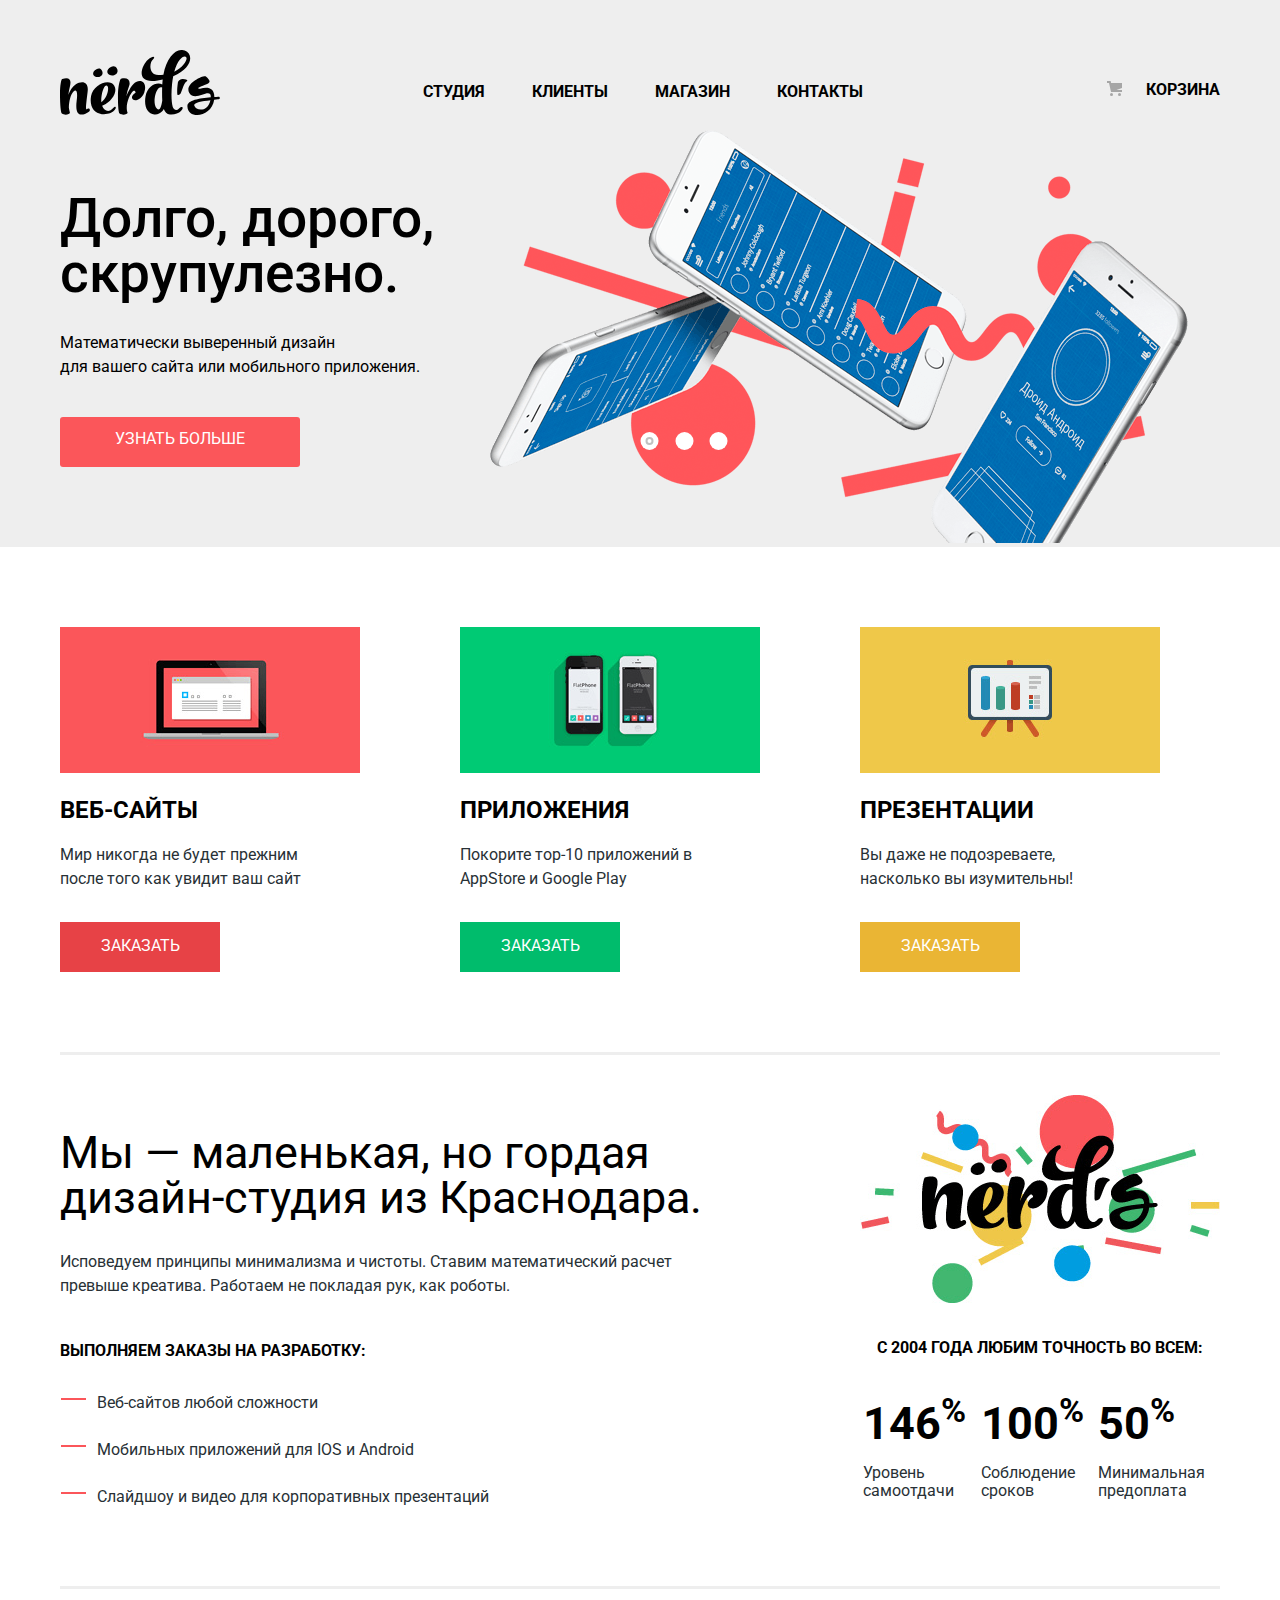
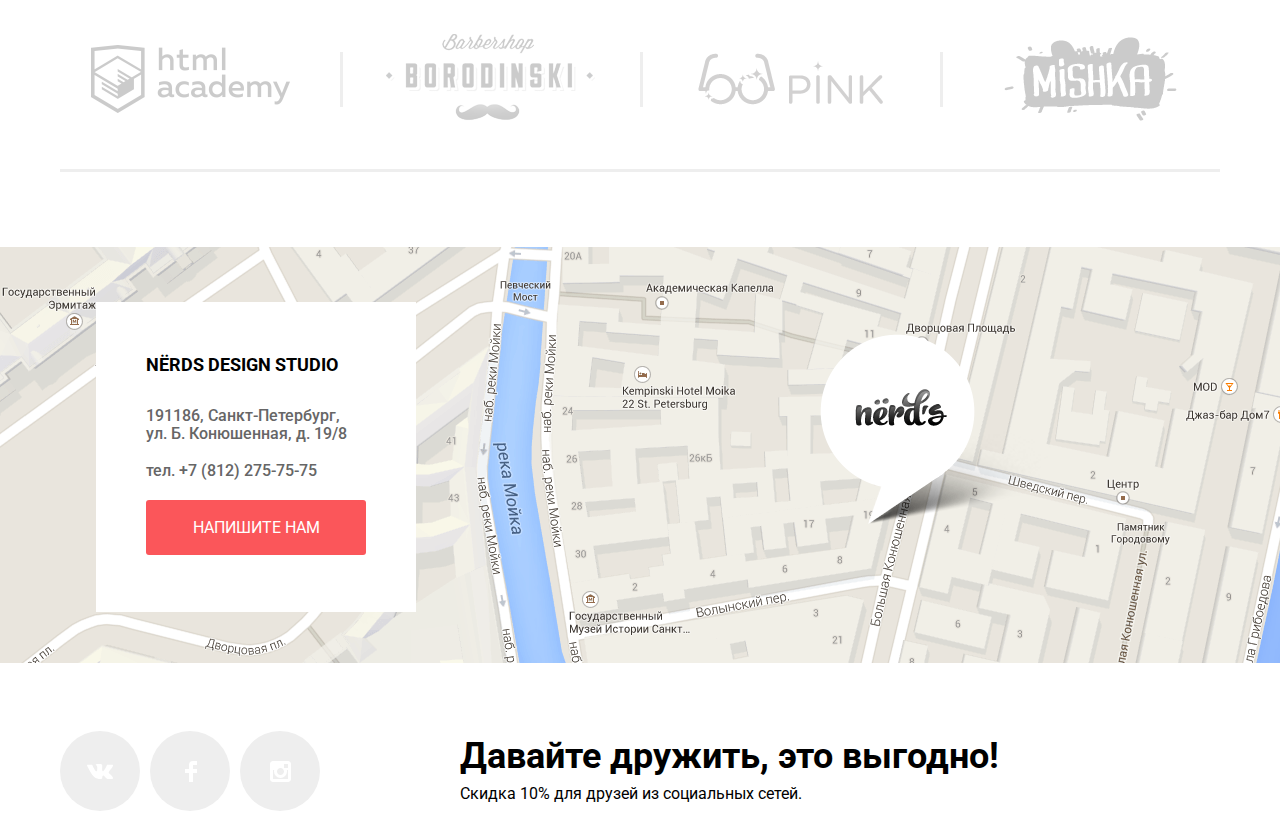
==== commit 9ce497e3: "7" ====
--- a/index.html
+++ b/index.html
@@ -1,4 +1,4 @@
-<!DOCTYPE html>
+﻿<!DOCTYPE html>
 <html lang="ru">
 <head>
 	<meta charset="utf-8">
@@ -67,7 +67,7 @@
 						<img class="list-service-img" src="img/illustration-1.png" width="300" height="146" alt="Картинка ноутбук">
 						<h3 class="list-service-header">веб-сайты</h3>
 						<p class="list-service-description">
-							Мир никогда не будет прежним
+							Мир никогда не будет прежним<br>
 							после того как увидит ваш сайт
 						</p>
 						<a class="button button-red" href="catalog.html" aria-label="заказать сайт">заказать</a>
@@ -85,7 +85,7 @@
 						<img class="list-service-img" src="img/illustration-3.png" width="300" height="146" alt="Картинка планшет">
 						<h3 class="list-service-header">презентации</h3>
 						<p class="list-service-description">
-							Вы даже не подозреваете,
+							Вы даже не подозреваете,<br>
 							насколько вы изумительны!
 						</p>
 						<a class="button button-yelow" href="catalog.html" aria-label="заказать презентацию">заказать</a>
@@ -95,13 +95,13 @@
 			<section class="about-us">
 				<div class="about-us-left">
 					<p class="abot-us-head">
-						Мы - маленькая, но гордая <br>дизайн-студия из Краснодара.
+						Мы &mdash; маленькая, но гордая <br>дизайн-студия из Краснодара.
 					</p>
 					<p class="about-us-text">
 						Исповедуем принципы минимализма и чистоты. Ставим математический расчет <br>превыше креатива. Работаем не покладая рук, как роботы.
 					</p>
+						<h3>выполняем заказы на разработку:</h3>
 					<ul>
-						<h3>выполняем заказы на разработку:</h3>
 						<li>
 							Веб-сайтов любой сложности
 						</li>
@@ -116,47 +116,43 @@
 				<div class="about-us-right">
 					<img class="about-us-right-picture" src="img/nerds-illustration.png" width="360" height="208" alt="Логотип компании">
 					<h2>С 2004 года любим точность во всем:</h2>
-					<ul>	
-						<li>
-							<div class="about-us-right-numbers">
-								 146
-							</div>	
-							<div class="about-us-right-words">
-								Уровень самоотдачи
-							</div>
-						</li>
-						<li>
-							<div class="about-us-right-numbers">
-								100 
-							</div>
-							<div class="about-us-right-words">
-								Соблюдение сроков
-							</div>
-						</li>
-						<li>
-							<div class="about-us-right-numbers">
-								&ensp;50
-							</div>
-							<div class="about-us-right-words">
-								Минимальная предоплата
-							</div>
-						</li>
-					</ul>
+					<table>
+	    				<tbody>
+	    					<tr> 
+	    						<td class="percentages">146<sup>%</sup></td>
+	    						<td class="percentages">100<sup>%</sup></td>
+	    						<td class="percentages">50<sup>%</sup></td>
+	    					</tr>
+	    					<tr> 
+	    						<td class="details">Уровень самоотдачи</td>
+	    						<td class="details">Соблюдение сроков</td>
+	    						<td class="details">Минимальная предоплата</td>
+	    					</tr>
+	    				</tbody>
+	    			</table>
 				</div>
 			</section>
 			<section class="work">
+				<div class="work-cont">
 				<a class="work-site" href="https://htmlacademy.ru/intensive/htmlcss">
 					<img src="img/logo-1.png" width="199" height="68" alt="логотип компании html academy">
 				</a>
+				</div>
+				<div class="work-cont">
 				<a class="work-site" href="#">
 					<img src="img/logo-2.png" width="209" height="90" alt="логотип компании барбершоп Бородинский">
 				</a>
+				</div>
+				<div class="work-cont">
 				<a class="work-site" href="#">
 					<img src="img/logo-3.png" width="185" height="52" alt="логотип компании Пинк">
 				</a>
+				</div>
+				<div class="work-cont">
 					<a class="work-site" href="#">
 				<img src="img/logo-4.png" width="173" height="84" alt="логотип компании Мишка">
 				</a>
+				</div>
 			</section>
 		</div>
 		<section class="map">
@@ -173,14 +169,13 @@
 							ул. Б. Конюшенная, д. 19/8<br>					
 						</p>
 							<a href="tel:+78122757575" class="modal-text modal-tel"> тел. +7 (812) 275-75-75</a>				
-						</p>
 					</div>	
 					<a href="#" class="modal-button"> напишите нам </a>
 				</div>
 			</div>
 		</section>
-		<div class="containers">
-			<section class="pop">
+		<section class="pop">
+			<div class="containers">
 				<div class="pop-up">
 					<h2>Напишите нам</h2>
 					<form class="feedback-form" action="https://echo.htmlacademy.ru" method="post">
@@ -201,28 +196,32 @@
 						<p class="feedback-item-text">
 							<label>
 								Текст письма:
-								<input type="text" name="text" placeholder="В свободной форме">
+								<textarea name="text" placeholder="В свободной форме" style="margin: 0px; width: 760px; height: 118px;"></textarea>
 							</label>
 						</p>
-						<button class="modal-button" type="submit">Отправить</button>
+						<button class="md-btn" type="submit">Отправить</button>
 						<button class="close-modal-button" type="button" name="close-button">Закрыть</button>
-					</form>
-				</div>
-			</section>
-		</div>	
+			        </form>
+				</div>
+			</div> 
+        </section>
 	</main>
 	<footer class="site-footer">
 		<div class="containers">
-			<ul class="footer-social-item">
-				<li><a class="social social-button-vk" href="#" aria-label="Наша дизайн студия в Вконтакте"></a></li>
-				<li><a class="social social-button-fb" href="#" aria-label="Наша дизайн студия в Фейсбук"></a></li>
-				<li><a class="social social-button-in" href="#" aria-label="Наша дизайн студия в Инстаграм"></a></li>
-			</ul>
-			<p class="footer-promo">
-				<b>Давайте дружить,это выгодно!</b>
-				Скидка 10% для друзей из социальных сетей.
-			</p>
-		</footer>
-	</div>
+            <div class="footer"> 
+				<ul class="footer-social-item">
+					<li><a class="social social-button-vk" href="#" aria-label="Наша дизайн студия в Вконтакте"></a></li>
+					<li><a class="social social-button-fb" href="#" aria-label="Наша дизайн студия в Фейсбук"></a></li>
+					<li><a class="social social-button-in" href="#" aria-label="Наша дизайн студия в Инстаграм"></a></li>
+				</ul>
+				<p class="footer-promo">
+					<b>Давайте дружить, это выгодно!</b>
+					Скидка 10% для друзей из социальных сетей.
+				</p>
+            </div>
+        </div>
+	</footer>
+	<script src="js/popup.js">
+	</script>	
 </body>
 </html>
--- a/css/style.css
+++ b/css/style.css
@@ -1,9 +1,10 @@
-html {
+﻿html {
   box-sizing: border-box;
  } 
 
 *, *::before, *::after { 
-  box-sizing: inherit; 
+  box-sizing: inherit;
+/*! outline: 1px dashed red; */
 }
 
 body {
@@ -25,9 +26,10 @@
   color: #000000;
 }
 
-
-
 .containers {
+  display: flex;
+  flex-direction: column;
+  justify-content: center;
   width: 1200px;
   padding: 0 20px;
   margin: 0 auto;
@@ -58,7 +60,6 @@
 
 .service h3 {
   font-size: 24px;
-  line-height: 30px;
 }
 
 .button {
@@ -90,7 +91,7 @@
   justify-content: space-between;
   width: 440px;
   padding: 0;
-  padding-top: 54px;
+  padding-top: 58px;
   list-style: none;
 }
 
@@ -173,8 +174,8 @@
 .slider-controls label::after {
   content: ""; 
   position: absolute;
-  top: 17px;
-  left: 100px;
+  top: 16px;
+  left: 134px;
   z-index: 1; 
   width: 18px;
   height: 18px;  
@@ -192,7 +193,7 @@
 .slider-item:nth-child(1) {
   background-image: url("../img/slide1.png");
   background-repeat: no-repeat;
-  background-position: 100%;
+  background-position: 93%;
 }
 
 .slider-item:nth-child(2) {
@@ -224,13 +225,11 @@
 #product-3:checked ~ .slider-controls .slider-controls-item--3::before {
   content: "";
   position: absolute;
-  left: 50%;
-  top: 50%;
   z-index: 2;
   width: 8px;
   height: 8px;
-  left: 105px;
-  top: 22px;
+  left: 139px;
+  top: 21px;
   background-color: inherit;
   border: 2px solid #c1c1c1;
   border-radius: 50%;
@@ -340,6 +339,8 @@
 }
 
 .list-service-item h3 {
+  margin: 0;
+  margin-top: 15px;
   font-size: 24px;
   line-height: 30px;
   text-align: left;
@@ -348,14 +349,16 @@
 }
 
 .list-service-description{
-  margin-top: -14px;
+  margin: 0;
+  margin-top: 18px;
 }
 
 .list-service .button {
  display: block;
   width: 160px;
   height: 50px;
-  margin-top: 34px;
+  margin: 0;
+  margin-top: 31px;
   padding: 15px;  
   font-size: 16px;
   line-height: 18px;
@@ -368,7 +371,7 @@
 
 .about-us {
   display: flex;
-  margin-top: 80px;
+  margin-top: 75px;
   border-top: 3px solid #eeeeee;
 }
 
@@ -384,7 +387,8 @@
 .abot-us-head {
   font-size: 45px;
   line-height: 45px;
-  margin-top: 72px; 
+  margin: 0;
+  margin-top: 75px; 
 }
 
 .about-us-text {
@@ -392,33 +396,37 @@
   line-height: 24px;
   text-align: left;
   color: #283136;
-  margin-top: -10px;
-}
-
-.about-us-left h3{
+  margin: 0;
+  margin-top: 30px;
+}
+
+.about-us-left h3 {
   font-size: 16px;
   line-height: 24px;
   text-align: left;
   font-weight: 700;
   text-transform: uppercase;
   padding: 0;
-  margin-top: 8px;
-  margin-left: -40px;
+  margin: 0;
+  margin-top: 41px;
 }
 
 .about-us li {
   list-style: none;
   font-size: 16px;
-  line-height: 55px;
+  line-height: 47px;
   color: #283136;
-  margin-top: -6px;
+  margin: 0;
+
+
+  margin-left: -3px;
 }
 
 .about-us-left li::before {
   content: "";
   position: absolute;
   display: block;
-  margin-top: 26px;
+  margin-top: 19px;
   border-top: 2px solid #fb565a;
   width: 25px;
   left: 1px;
@@ -438,71 +446,85 @@
 }
 
 .about-us-right h2 {
-  margin-top: 33px;
-  margin-bottom: 35px; 
+  margin: 0;
+  padding: 0;
+  margin-top: 40px;
+  margin-bottom:20px;
   font-size: 16px;
   font-weight: 700;
   text-transform: uppercase;
+}
+
+/* numbers */
+ 
+.percentages {
+  height: 65px;
+  font-size: 45px;
+  color: #000000;
+  font-weight: 700;
+  width: 200px;
+  padding-bottom: 10px;
+  padding-right: 10px;
+}
+
+table {
+  width:350px;
+  height: 95px;
+  margin-left:-10px;
   margin-bottom: 20px;
-}
-
-.about-us-right ul {
-  display: flex;
-  position: relative;
-  padding: 0;
-  margin: 0;
-}
-
-.about-us-right-numbers {
-  display: block;
-  font-size: 45px;
-  line-height: 10px;
-  color: #000000;
-  margin-top: 32px;
-  font-weight: 700;
-  margin-bottom: 20px;
-}
-
-.about-us-right-numbers::after {
-  content: "%";
-  position: absolute;
-  z-index: 100;
-  display: block;
-  margin-left: 79px;
-  margin-top: -20px;
-  font-size: 25px;
-}
-
-.about-us-right-words {
-  display: inline-flex;
-  font-size: 16px;
+ 
+}
+
+
+/* words*/
+
+.details { 
+  height: 30px;
   line-height: 18px;
   color: #283136;
-  padding: 0;
-  margin-bottom: 78px;
-}
+}
+ 
+
+
 
 .about-us-right-picture {
-  display: flex;
+  display: block;
+  margin: 0;
   margin-top: 40px;
-}
-
+  margin-bottom: -20px; 
+}
+ 
 .work {
   display: flex;
-  position:relative;
   align-items: center;
-  justify-content: space-around;
+  justify-content: space-between;
   border-top: 3px #eeeeee solid;
   border-bottom: 3px #eeeeee solid;
 
-  min-height: 185px;
-  min-width: 1200px;
-  padding: 0 20px;
-  margin: 0;
-  margin-bottom: 80px;
-}
-
+  min-height: 180px;
+  min-width: 1160px;
+  padding: 0 ;
+  margin: 50px 0 75px 0;
+  
+}
+
+.work-cont {
+  display: block;
+  position: relative;
+  margin:0;
+  padding:0;
+  width: 260px;
+  height: 180px;
+}
+ 
 .work-site {
+  display: flex;
+  align-items: center;
+  justify-content: center;
+  padding: 0 ;
+  margin: 0;
+  width: 260px;
+  height: 180px;
   opacity: 0.2;
 }
 
@@ -518,31 +540,23 @@
   opacity: 0.1;
 }
 
-.work:after {
-  content:"";
-  position:absolute;
-  z-index: 100;
-  border-left: 3px #eeeeee solid;
-  border-right: 3px #eeeeee solid;
-  left: 47%;
-  top: 60px;
-  width:300px;
-  height: 55px;
-  margin-left: 50px
-}
-
-.work:before {
+ .work-cont:after {
   content:"";
   position:absolute;
   z-index: 100;
   border-right: 3px #eeeeee solid;
-  left: 260px;
-  top: 60px;
+  left: -20px;
+  top: 63px;
   height: 55px;
-  margin-left: 50px
-}
+}
+
+.work-cont:first-child:after {
+  border: none;
+}
+
 
 .container-map {
+  display: flex;
   position: relative;
   width: 1440px;
   padding: 0;
@@ -560,14 +574,14 @@
 .modal-map {
   display: flex;
   flex-wrap: wrap;
-  margin: 0; 
+  margin: 0;
   position: absolute;
   z-index: 100;
-  left: 138px;
-  top: 45px;
+  left: 96px;
+  top: 55px;
   width: 320px;
   height: 310px;
-  background-color: #ffffff; 
+  background-color: #ffffff;
 }
 
 .modal {
@@ -582,8 +596,8 @@
   text-transform: uppercase;
   font-weight: 700;
   margin:0;
-  padding: 0;
-  margin-top: 60px;
+  margin-top: 51px;
+  padding: 0;
 }
 
 .modal-text {
@@ -593,11 +607,14 @@
   text-align: left;
   color: #666666;
   margin: 0;
+  margin-top: 11px;
   padding: 0;
   text-transform: none;
 }
 
-
+.modal-tel {
+  margin: 0;
+}
 
 
 .pop {
@@ -605,8 +622,7 @@
 }
 
 .pop-up {
-  display: none;
-  /* display: flex; */
+  display:none;
   position: fixed;
   flex-wrap: wrap;
   top: 50%;
@@ -618,7 +634,7 @@
   z-index: 105;
   background-color: #ffffff;
   padding: 75px 100px 85px 100px;
-  box-shadow: 0 20px 40px rgba(0, 0, 0, 0.25);
+  box-shadow: 0px 10px 25px 10px rgba(0, 0, 0, 0.25);
 }
 
 .feedback-item {
@@ -724,6 +740,22 @@
   border: none;
 }
 
+.md-btn {
+  width: 220px;
+  height: 55px;
+  margin: 0;
+  font-size: 16px;
+  line-height: 55px;
+  background-color: #fb565a;
+  color: #ffffff;
+  text-transform: uppercase;
+  text-align: center;
+  text-decoration: none;
+  border-radius: 3px;
+  border: none;
+  margin-top: 50px;
+}
+
 .feedback-item-text input {
   width: 760px;
   height: 120px;
@@ -731,13 +763,19 @@
 
 .feedback-form input {
   font-size: 16px;
-  
   padding: 0 15px;
   margin-top: 15px;
   border: 2px solid #d7dcde;
   border-radius: 3px;
 }
 
+.feedback-form textarea {
+  font-size: 16px;
+  padding: 15px 15px;
+  margin-top: 15px;
+  border: 2px solid #d7dcde;
+  border-radius: 3px;
+}
 .feedback-form input:hover {
  border-color: #b4b9bb;
 }
@@ -795,7 +833,7 @@
   display: flex;
   justify-content: space-between;
   list-style: none;
-  text-transform:u ppercase;
+  text-transform:uppercase;
   font-size: 16px;
   line-height: 30px;
   font-weight: 700;
@@ -811,10 +849,11 @@
   font-weight: 400;
 }
 
-/* Ñ„Ð¸Ð»ÑŒÑ‚Ñ€Ñ‹ Ð¸ ÐºÐ°Ñ‚Ð°Ð»Ð¾Ð³ */
 .main-catalog {
   display: flex;
   justify-content: space-between;
+  padding: 0;
+  margin: 0;
 }
 
 .filters {
@@ -824,10 +863,10 @@
 }
 
 .catalog-item {
-  position: relative; 
+  position: relative;
   width: 360px;
   margin-left: 140px;
-  margin-bottom: 75px;
+  margin-bottom: 66px;
  }
  
  .catalog-item:nth-child(even) {
@@ -836,30 +875,27 @@
 } 
 
 .catalog-item:first-child {
-margin-top: 78px;
+margin-top: 75px;
 } 
 
 .catalog-item:nth-child(2)  {
-margin-top: 78px;
+margin-top: 75px;
 } 
 
 .catalog-list {
   display: flex;
   flex-wrap: wrap;
+  width: 900px;
   padding: 0;
   margin: 0;
   list-style: none;
-}
-
-.catalog-cont {
- display: flex;
 }
 
 .catalog-cont-list {
   display: flex;
   position: relative;
   list-style: none;
-  margin-top:60px;
+  margin-top:55px;
   margin-left: 100px;
   margin-right: 55px;
   font-weight:700;
@@ -968,9 +1004,9 @@
 .pagination {
   display: flex;
   margin:0;
-  margin-top: -30px;
-  margin-bottom: 60px;
   margin-left: 140px;
+  margin-bottom: 58px;
+  margin-top: -10px;
   padding: 0;
 }
 
@@ -979,6 +1015,7 @@
   list-style: none;
   padding: 0;
   margin: 0;
+
 }
 
 
@@ -992,7 +1029,7 @@
   line-height: 50px;
   font-weight: 700; 
   text-align: center;
-  margin: 0 10px;
+  margin-right: 9px;
 } 
 
 .pagination-item-current{
@@ -1007,7 +1044,7 @@
   font-weight: 700; 
   text-align: center;
   margin: 0;
-  margin-right: 3px;
+  margin-right: 10px;
 }
 
 .pagination-list a:hover{
@@ -1027,31 +1064,28 @@
 .pagination-button {
   display: block;
   margin: 0;
-  margin-left: 10px;
+  margin-left: 3px;
   padding: 0;
   width: 265px;
   height: 50px;
   background-color: #eeeeee;
   text-align: center;
   line-height: 50px;
-  font-weight: 700; 
+  font-weight: 700;
   text-transform: uppercase;
   text-decoration: none;
   border-radius: 3px;
   border: none;
 }
 
-
-
-
 .catalog-site {
   display: block;
   padding: 0;
   margin: 0;
-  margin-top: 35px;
+  margin-top: 25px;
   text-align: center;
   font-size: 18px;
-  font-weight: 700px;
+  font-weight: 700;
 }
 
 .catalog-site:hover {
@@ -1069,12 +1103,13 @@
 .catalog-item-description {
   display: flex;
   flex-wrap: wrap;
-  padding: 0 40px;
+  padding: 5px 80px;
+  line-height: 20px;
   margin: 0;
   margin-top: -10px;
   margin-bottom: 20px;
   text-align: center;
-  font-size: 18px;
+  font-size: 16px;
   color: #666666;
 }
 
@@ -1112,19 +1147,18 @@
 .filter-grid {
   padding: 0;
   margin: 0;
-  margin-bottom: 30px;
-  margin-top: 60px;
   border: none;
 }
 
-.legend-filters:first-child {
-  margin-bottom: 50px;
+.filter-grid:first-child {
+  margin-top: 58px;
+  margin-bottom: 57px;
 }
 
 .legend-filters {
-  margin-bottom: 30px;
+  margin: 0;
+
   font-size: 18px;
-  line-height: 30px;
   font-weight: 700;
   text-transform:uppercase;
 }
@@ -1132,6 +1166,8 @@
 .grid-list {
   padding: 0;
   margin: 0;
+  margin-top: 19px;
+  margin-bottom: 49px;
   list-style: none;
   line-height: 20px;
 }
@@ -1191,7 +1227,6 @@
 height: 50px;
 padding: 0;
 margin: 0;
-margin-top: 60px;
 font-size: 16px;
 font-weight: 700;
 line-height: 50px;
@@ -1219,6 +1254,7 @@
 
 .range-filter {
   width: 260px;
+  margin-top: 50px;
 }
 
 .filter-item legend {
@@ -1284,9 +1320,10 @@
 }
 
 .price-controls input {
-  width: 60px;
+  width: 80px;
+  height: 38px;
   padding: 8px 10px;
-  margin-left: 10px;
+  margin-left: 9px;
   font-family: Roboto, Arial, sans-serif;
   font-size: 16px;
   text-align: center;
@@ -1302,18 +1339,15 @@
 
  .site-footer {
   display: flex;
-  width: 1160px;
   align-items: center;
-  margin: 0 auto;
   margin-top: 63px;
 }
 
 .footer-social-item {
   display: flex;
   position: relative;
-  width: 260px;
-  padding-left: 20px;
-  justify-content: space-between;
+  margin: 0;
+  padding: 0;
   list-style: none;
 }
 
@@ -1321,26 +1355,28 @@
   display: flex;
   flex-wrap: wrap;
   width: 560px;
-  margin-left: 140px;
-  font-size: 16px;
-  line-height: 22px;
+  margin-left: 130px;
+  margin-top: 12px;
+  font-size: 16px;
+  line-height: 40px;
 }
 
 .social {
   display: block;
+  margin-top: 5px;
   border-radius: 50%;
   width: 80px;
   height: 80px;
   background-color: #eeeeee;
-  margin-right: 13px;
+  margin-right: 10px;
 }
 
 .social-button-vk::before {
   content: "";
   position: absolute;
   z-index: 100;
-  top: 44%;
-  left: 46px;
+  top: 37%;
+  left: 27px;
   width: 27px;
   height: 18px;
   background-image: url("../img/vk-icon.svg");
@@ -1353,10 +1389,10 @@
   content: "";
   position: absolute;
   z-index: 100;
-  top: 41%;
-  left: 147px;
+  top: 34%;
+  left: 125px;
   width: 17px;
-  height: 19px;
+  height: 21px;
   background-image: url("../img/fb-icon.svg");
   background-repeat: no-repeat;
   background-position: 0 0;
@@ -1366,8 +1402,8 @@
   content: "";
   position: absolute;
   z-index: 100;
-  top: 30px;
-  right: 3px;
+  top: 34%;
+  right: 39px;
   width: 21px;
   height: 21px;
   background-image: url("../img/insta-icon.svg");
@@ -1392,18 +1428,58 @@
   line-height: 36px;
 }
 
-
-
-
-
-
-
-
-
-
-
-
-
-
-
-
+.footer {
+  display: flex;  
+}
+
+.modal-show {
+  display: block;
+  animation: bounce 0.6s;
+}
+
+.modal-error {
+  animation: shake 0.6s;
+}
+
+@keyframes bounce {
+  0% {
+    transform: translateY(-2000px);
+  }
+
+  70% {
+    transform: translateY(30px);
+  }
+
+  90% {
+    transform: translateY(-10px);
+  }
+
+  100% {
+    transform: translateY(0);
+  }
+}
+
+@keyframes shake {
+  0%,
+  100% {
+    transform: translateX(0);
+  }
+
+  10%,
+  30%,
+  50%,
+  70%,
+  90% {
+    transform: translateX(-10px);
+  }
+
+  20%,
+  40%,
+  60%,
+  80% {
+    transform: translateX(10px);
+  }
+}
+
+
+
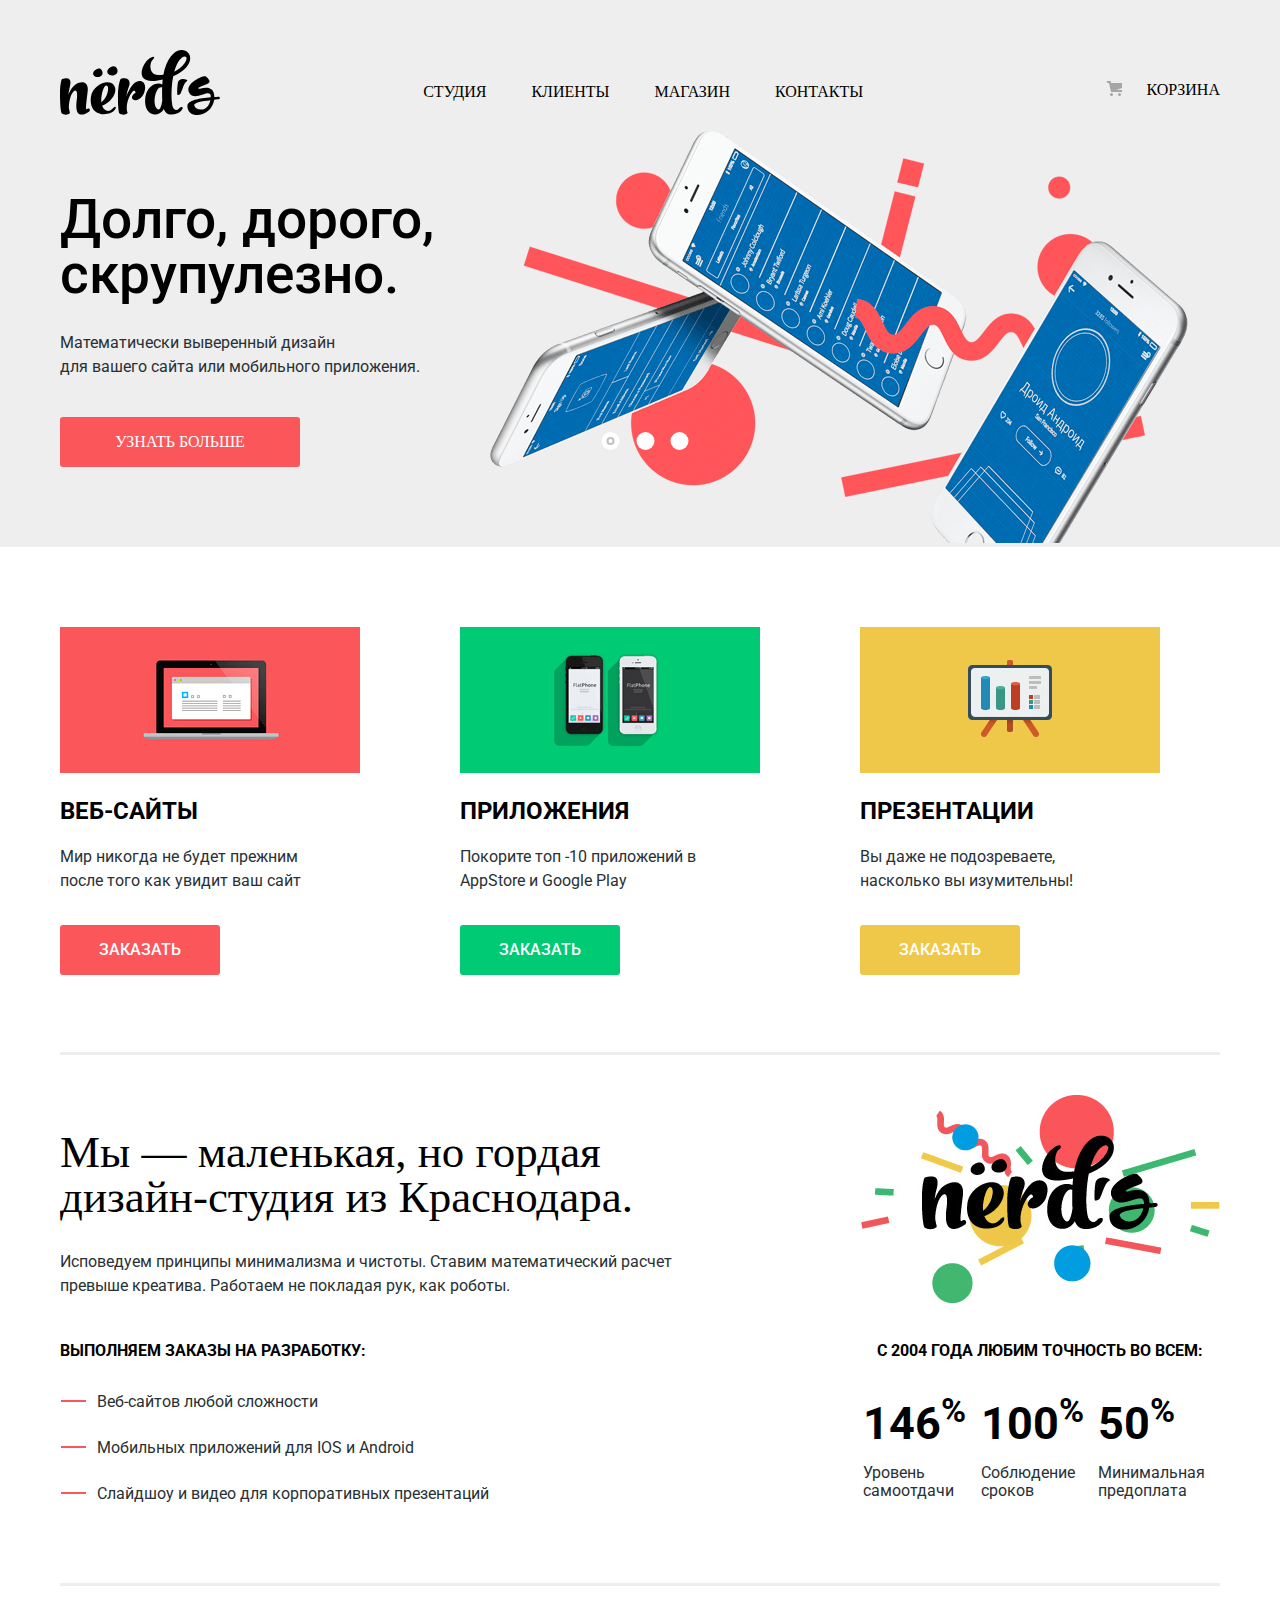
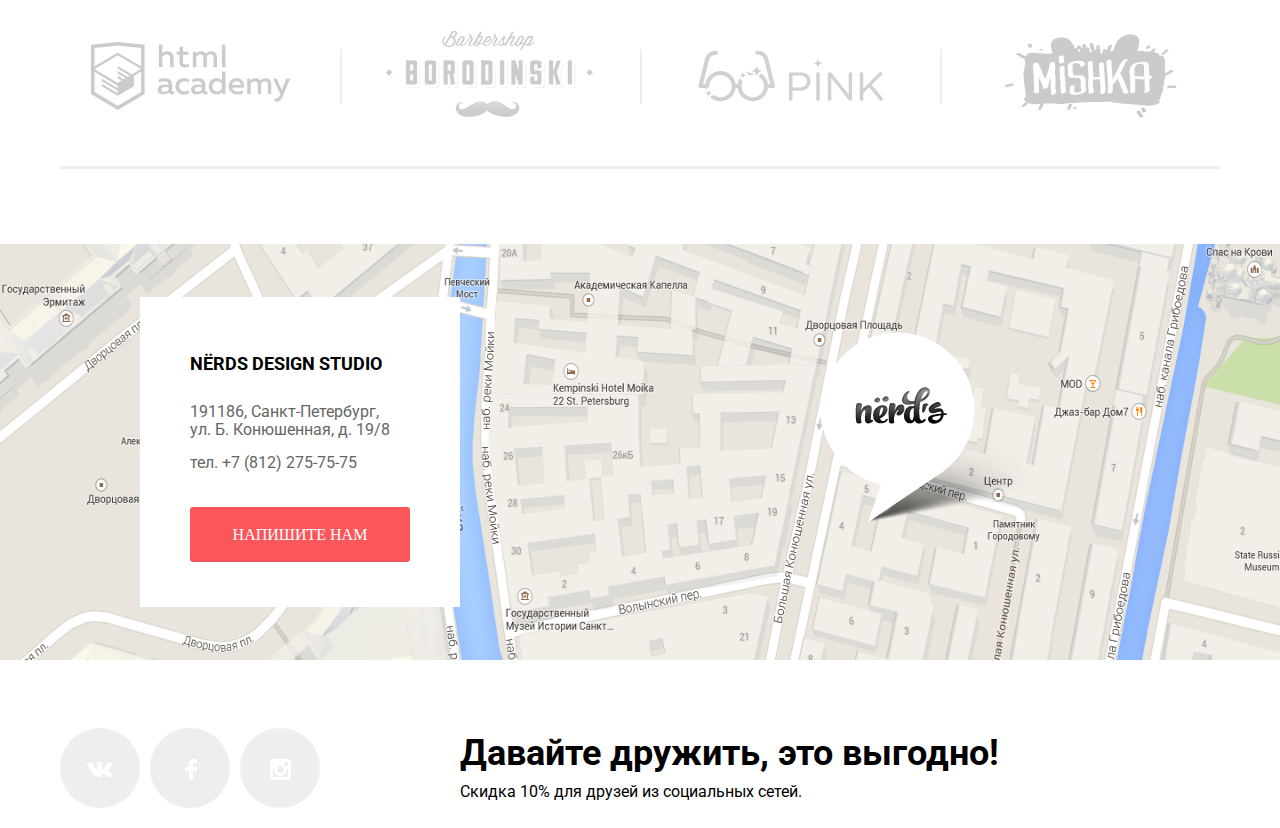
==== commit dba29ab8: "9" ====
--- a/index.html
+++ b/index.html
@@ -1,227 +1,229 @@
 ﻿<!DOCTYPE html>
 <html lang="ru">
-<head>
-	<meta charset="utf-8">
-	<title>HTML Academy: Нёрдс</title>
-	<link href="https://fonts.googleapis.com/css?family=Roboto:400,500,700&display=swap&subset=cyrillic" rel="stylesheet">
-	<link href="css/normalize.css" rel="stylesheet">
-  	<link href="css/style.css" rel="stylesheet">
-</head>
-<body>
-	<header class= "site-header">
-		<div class="containers">
-			<nav class="site-navigation">
-				<a class="site-header-logo">
-				<img src="img/nerds-logo.svg"
-					width="160" height="65" alt="Логотип дизайн-студии Нёрдс">
-				</a>
-				<ul class="main-navigation">
-					<li><a href="station.html">студия</a></li>
-					<li><a href="clients.html">клиенты</a></li>
-					<li><a href="catalog.html">магазин</a></li>
-					<li><a href="contacts.html">контакты</a></li>
-				</ul>
-				<ul class="user-navigation">
-					<li class="shopping-cart"> <a class="login-link" href="#">корзина</a></li>
-				</ul>
-			</nav>
-		</div>
-		<section class="slider">
+	<head>
+		<meta charset="utf-8">
+		<title>HTML Academy: Нёрдс</title>
+		<link href="https://fonts.googleapis.com/css?family=Roboto:400,500,700&display=swap&subset=cyrillic" rel="stylesheet">
+		<link href="css/normalize.css" rel="stylesheet">
+  		<link href="css/style.css" rel="stylesheet">
+	</head>
+	<body>
+		<header class= "site-header">
 			<div class="containers">
-				<h2 class="visually-hidden">Преимущества</h2>
-				<input class="visually-hidden" type="radio" id="product-1" name="toggle" checked>
-				<input class="visually-hidden" type="radio" id="product-2" name="toggle">
-				<input class="visually-hidden" type="radio" id="product-3" name="toggle">
-				<div class="slider-controls">
-					<label class="slider-controls-item slider-controls-item--1" for="product-1">Первый</label>
-					<label class="slider-controls-item slider-controls-item--2" for="product-2">Второй</label>
-					<label class="slider-controls-item slider-controls-item--3" for="product-3">Третий</label>
+				<nav class="site-navigation">
+					<a class="site-header-logo">
+						<img src="img/nerds-logo.svg" width="160" height="65" alt="Логотип дизайн-студии Нёрдс">
+					</a>
+					<ul class="main-navigation">
+						<li><a href="station.html">студия</a></li>
+						<li><a href="clients.html">клиенты</a></li>
+						<li><a href="catalog.html">магазин</a></li>
+						<li><a href="contacts.html">контакты</a></li>
+					</ul>
+					<ul class="user-navigation">
+						<li class="shopping-cart"> <a class="login-link" href="#">корзина</a></li>
+					</ul>
+				</nav>
+			</div>
+			<section class="slider">
+				<div class="containers">
+					<h2 class="visually-hidden">Преимущества</h2>
+					<input class="visually-hidden" type="radio" id="product-1" name="toggle" checked>
+					<input class="visually-hidden" type="radio" id="product-2" name="toggle">
+					<input class="visually-hidden" type="radio" id="product-3" name="toggle">
+					<div class="slider-controls">
+						<label class="slider-controls-item slider-controls-item--1" for="product-1">Первый слайд</label>
+						<label class="slider-controls-item slider-controls-item--2" for="product-2">Второй слайд</label>
+						<label class="slider-controls-item slider-controls-item--3" for="product-3">Третий слайд</label>
+					</div>
+					<ul class="slider-list">
+						<li class="slider-item">
+							<h3>Долго, дорого,<br> скрупулезно.</h3>
+							<p>Математически выверенный дизайн<br> для вашего сайта или мобильного приложения.</p>
+							<a class="slider-item-button button" href="#">Узнать больше</a>
+						</li>
+						<li class="slider-item">
+							<h3>Любим математику как никто другой</h3>
+							<p>Никакого креатива, только математические формулы для расчета идеальных пропорций.</p>
+							<a class="slider-item-button button" href="#">Узнать больше</a>
+						</li>
+						<li class="slider-item">
+							<h3>Только ночь,<br> только хардкор</h3>
+							<p>Работать днем, как все? Мы против этого.<br> Ближе к полуночи работа только начинается.</p>
+							<a class="slider-item-button button" href="#">Узнать больше</a>
+						</li>
+					</ul>  
 				</div>
-				<ul class="slider-list">
-					<li class="slider-item">
-						<h3>Долго, дорого,<br> скрупулезно.</h3>
-						<p>Математически выверенный дизайн<br> для вашего сайта или мобильного приложения.</p>
-						<a class="slider-item-button button" href="#">Узнать больше</a>
-					</li>
-					<li class="slider-item">
-						<h3>Любим математику как никто другой</h3>
-						<p>Никакого креатива, только математические формулы для расчета идеальных пропорций.</p>
-						<a class="slider-item-button button" href="#">Узнать больше</a>
-					</li>
-					<li class="slider-item">
-						<h3>Только ночь,<br> только хардкор</h3>
-						<p>Работать днем, как все? Мы против этого.<br> Ближе к полуночи работа только начинается.</p>
-						<a class="slider-item-button button" href="#">Узнать больше</a>
-					</li>
-				</ul>  
+			</section>	 
+		</header>
+		<main>
+			<h1 class="visually-hidden">Дизайн-студия Нёрдс</h1>
+			<div class="containers">
+				<section class="service">
+					<h2 class="visually-hidden">Услуги</h2>
+					<ul class="list-service">
+						<li class="list-service-item">
+							<img class="list-service-img" src="img/illustration-1.png" width="300" height="146" alt="Картинка ноутбук">
+							<h3 class="list-service-header">веб-сайты</h3>
+							<p class="list-service-description">
+								Мир никогда не будет прежним
+								после того как увидит ваш сайт
+							</p>
+							<a class="button button-red" href="catalog.html" aria-label="заказать сайт">заказать</a>
+						</li>
+						<li class="list-service-item">
+							<img class="list-service-img" src="img/illustration-2.png" width="300" height="146" alt="Картинка телефон">
+							<h3 class="list-service-header">приложения</h3>
+							<p class="list-service-description">
+								Покорите топ -10 приложений в
+								AppStore и Google Play
+							</p>
+							<a class="button button-green" href="catalog.html" aria-label="заказать приложение">заказать</a>
+						</li>
+						<li class="list-service-item">
+							<img class="list-service-img" src="img/illustration-3.png" width="300" height="146" alt="Картинка планшет">
+							<h3 class="list-service-header">презентации</h3>
+							<p class="list-service-description">
+								Вы даже не подозреваете,
+								насколько вы изумительны!
+							</p>
+							<a class="button button-yelow" href="catalog.html" aria-label="заказать презентацию">заказать</a>
+						</li>
+					</ul>
+				</section>
+				<section class="about-us">
+					<div class="about-us-left">
+						<p class="abot-us-head">
+							Мы &mdash; маленькая, но гордая дизайн-студия из Краснодара.
+						</p>
+						<p class="about-us-text">
+							Исповедуем принципы минимализма и чистоты. Ставим математический расчет превыше креатива. Работаем не покладая рук, как роботы.
+						</p>
+						<h3>выполняем заказы на разработку:</h3>
+						<ul>
+							<li>
+								Веб-сайтов любой сложности
+							</li>
+							<li>
+								Мобильных приложений для IOS и Android
+							</li>
+							<li>
+								Слайдшоу и видео для корпоративных презентаций
+							</li>
+						</ul>
+					</div>
+					<div class="about-us-right">
+						<img class="about-us-right-picture" src="img/nerds-illustration.png" width="360" height="208" alt="Логотип компании">
+						<h2>С 2004 года любим точность во всем:</h2>
+						<table>
+	    					<tbody>
+	    						<tr> 
+	    							<td class="percentages">146<sup>%</sup></td>
+	    							<td class="percentages">100<sup>%</sup></td>
+	    							<td class="percentages">50<sup>%</sup></td>
+	    						</tr>
+	    						<tr> 
+	    							<td class="details">Уровень самоотдачи</td>
+	    							<td class="details">Соблюдение сроков</td>
+	    							<td class="details">Минимальная предоплата</td>
+	    						</tr>
+	    					</tbody>
+	    				</table>
+					</div>
+				</section>
+				<section class="work">
+					<div class="work-cont">
+						<a class="work-site" href="https://htmlacademy.ru/intensive/htmlcss">
+							<img src="img/logo-1.png" width="199" height="68" alt="логотип компании html academy">
+						</a>
+					</div>
+					<div class="work-cont">
+						<a class="work-site" href="#">
+							<img src="img/logo-2.png" width="209" height="90" alt="логотип компании барбершоп Бородинский">
+						</a>
+					</div>
+					<div class="work-cont">
+						<a class="work-site" href="#">
+							<img src="img/logo-3.png" width="185" height="52" alt="логотип компании Пинк">
+						</a>
+					</div>
+					<div class="work-cont">
+						<a class="work-site" href="#">
+							<img src="img/logo-4.png" width="173" height="84" alt="логотип компании Мишка">
+						</a>
+					</div>
+				</section>
 			</div>
-		</section>	 
-	</header>
-	<main>
-		<h1 class="visually-hidden">Дизайн-студия Нёрдс</h1>
-		<div class="containers">
-			<section class="service">
-				<h2 class="visually-hidden">Услуги</h2>
-				<ul class="list-service">
-					<li class="list-service-item">
-						<img class="list-service-img" src="img/illustration-1.png" width="300" height="146" alt="Картинка ноутбук">
-						<h3 class="list-service-header">веб-сайты</h3>
-						<p class="list-service-description">
-							Мир никогда не будет прежним<br>
-							после того как увидит ваш сайт
-						</p>
-						<a class="button button-red" href="catalog.html" aria-label="заказать сайт">заказать</a>
-					</li>
-					<li class="list-service-item">
-						<img class="list-service-img" src="img/illustration-2.png" width="300" height="146" alt="Картинка телефон">
-						<h3 class="list-service-header">приложения</h3>
-						<p class="list-service-description">
-							Покорите тор-10 приложений в
-							AppStore и Google Play
-						</p>
-						<a class="button button-green" href="catalog.html" aria-label="заказать приложение">заказать</a>
-					</li>
-					<li class="list-service-item">
-						<img class="list-service-img" src="img/illustration-3.png" width="300" height="146" alt="Картинка планшет">
-						<h3 class="list-service-header">презентации</h3>
-						<p class="list-service-description">
-							Вы даже не подозреваете,<br>
-							насколько вы изумительны!
-						</p>
-						<a class="button button-yelow" href="catalog.html" aria-label="заказать презентацию">заказать</a>
-					</li>
-				</ul>
-			</section>
-			<section class="about-us">
-				<div class="about-us-left">
-					<p class="abot-us-head">
-						Мы &mdash; маленькая, но гордая <br>дизайн-студия из Краснодара.
-					</p>
-					<p class="about-us-text">
-						Исповедуем принципы минимализма и чистоты. Ставим математический расчет <br>превыше креатива. Работаем не покладая рук, как роботы.
-					</p>
-						<h3>выполняем заказы на разработку:</h3>
-					<ul>
-						<li>
-							Веб-сайтов любой сложности
-						</li>
-						<li>
-							Мобильных приложений для IOS и Android
-						</li>
-						<li>
-							Слайдшоу и видео для корпоративных презентаций
-						</li>
-					</ul>
-				</div>
-				<div class="about-us-right">
-					<img class="about-us-right-picture" src="img/nerds-illustration.png" width="360" height="208" alt="Логотип компании">
-					<h2>С 2004 года любим точность во всем:</h2>
-					<table>
-	    				<tbody>
-	    					<tr> 
-	    						<td class="percentages">146<sup>%</sup></td>
-	    						<td class="percentages">100<sup>%</sup></td>
-	    						<td class="percentages">50<sup>%</sup></td>
-	    					</tr>
-	    					<tr> 
-	    						<td class="details">Уровень самоотдачи</td>
-	    						<td class="details">Соблюдение сроков</td>
-	    						<td class="details">Минимальная предоплата</td>
-	    					</tr>
-	    				</tbody>
-	    			</table>
+			<section class="map">
+				<div class="container-map">
+					<!-- <div class="frame">
+					<iframe src="https://www.google.com/maps/embed?pb=!1m18!1m12!1m3!1d1998.6036253002867!2d30.320858715769422!3d59.93871916905457!2m3!1f0!2f0!3f0!3m2!1i1024!2i768!4f13.1!3m3!1m2!1s0x4696310fca145cc1%3A0x42b32648d8238007!2z0JHQvtC70YzRiNCw0Y8g0JrQvtC90Y7RiNC10L3QvdCw0Y8g0YPQuy4sIDE5LzgsINCh0LDQvdC60YIt0J_QtdGC0LXRgNCx0YPRgNCzLCAxOTExODY!5e0!3m2!1sru!2sru!4v1562616111985!5m2!1sru!2sru" width="1160" height="416" frameborder="0" style="border:0" allowfullscreen></iframe>
+					</div> -->
+					<img class="maps" src="img/maps.png" width="100%" height="416" alt=" Адрес: Санкт-Петербург,  ул. Б. Конюшенная, д. 19/8 ">
+					<img class="map-marker" src="img/map-marker.png" width="231" height="190" alt="Указатель">
+					<div class="modal-map">
+						<div class="modal">
+							<p class="modal-head">
+								NЁRDS DESIGN STUDIO
+							</p>
+							<p class="modal-text">
+								191186, Санкт-Петербург,
+								ул. Б. Конюшенная, д. 19/8				
+							</p>
+								<a href="tel:+78122757575" class="modal-text modal-tel"> тел. +7 (812) 275-75-75</a>				
+						</div>	
+						<a href="#" class="modal-button"> напишите нам </a>
+					</div>
 				</div>
 			</section>
-			<section class="work">
-				<div class="work-cont">
-				<a class="work-site" href="https://htmlacademy.ru/intensive/htmlcss">
-					<img src="img/logo-1.png" width="199" height="68" alt="логотип компании html academy">
-				</a>
-				</div>
-				<div class="work-cont">
-				<a class="work-site" href="#">
-					<img src="img/logo-2.png" width="209" height="90" alt="логотип компании барбершоп Бородинский">
-				</a>
-				</div>
-				<div class="work-cont">
-				<a class="work-site" href="#">
-					<img src="img/logo-3.png" width="185" height="52" alt="логотип компании Пинк">
-				</a>
-				</div>
-				<div class="work-cont">
-					<a class="work-site" href="#">
-				<img src="img/logo-4.png" width="173" height="84" alt="логотип компании Мишка">
-				</a>
-				</div>
-			</section>
-		</div>
-		<section class="map">
-			<div class="container-map">
-				<img class="maps" src="img/maps.png" width="1440" height="416" alt=" Адрес: Санкт-Петербург,  ул. Б. Конюшенная, д. 19/8 ">
-				<img class="map-marker" src="img/map-marker.png" width="231" height="190" alt="Указатель">
-				<div class="modal-map">
-					<div class="modal">
-						<p class="modal-head">
-							NЁRDS DESIGN STUDIO
-						</p>
-						<p class="modal-text">
-							191186, Санкт-Петербург,<br> 
-							ул. Б. Конюшенная, д. 19/8<br>					
-						</p>
-							<a href="tel:+78122757575" class="modal-text modal-tel"> тел. +7 (812) 275-75-75</a>				
-					</div>	
-					<a href="#" class="modal-button"> напишите нам </a>
-				</div>
-			</div>
-		</section>
-		<section class="pop">
+			<section class="pop">
+				<div class="containers">
+					<div class="pop-up">
+						<h2>Напишите нам</h2>
+						<form class="feedback-form" action="https://echo.htmlacademy.ru" method="post">
+							<div class="feedback-item">
+								<p class="feedback-item-name">
+									<label>
+										Ваше имя:
+										<input type="text" name="name" placeholder="Имя Фамилия">
+									</label>
+								</p>
+								<p class="feedback-item-mail">
+									<label>
+										Ваш e-mail:
+										<input type="text" name="e-mail" placeholder="email@example.com">
+									</label>
+								</p>
+							</div>
+							<p class="feedback-item-text">
+								<label>
+									Текст письма:
+									<textarea name="text" placeholder="В свободной форме" style="margin: 0px; width: 760px; height: 118px;"></textarea>
+								</label>
+							</p>
+							<button class="md-btn" type="submit">Отправить</button>
+							<button class="close-modal-button" type="button" name="close-button">Закрыть</button>
+			        	</form>
+					</div>
+				</div> 
+        	</section>
+		</main>
+		<footer class="site-footer">
 			<div class="containers">
-				<div class="pop-up">
-					<h2>Напишите нам</h2>
-					<form class="feedback-form" action="https://echo.htmlacademy.ru" method="post">
-						<div class="feedback-item">
-						<p class="feedback-item-name">
-							<label>
-								Ваше имя:
-								<input type="text" name="name" placeholder="Имя Фамилия">
-							</label>
-						</p>
-						<p class="feedback-item-mail">
-							<label>
-								Ваш e-mail:
-								<input type="text" name="e-mail" placeholder="email@example.com">
-							</label>
-						</p>
-						</div>
-						<p class="feedback-item-text">
-							<label>
-								Текст письма:
-								<textarea name="text" placeholder="В свободной форме" style="margin: 0px; width: 760px; height: 118px;"></textarea>
-							</label>
-						</p>
-						<button class="md-btn" type="submit">Отправить</button>
-						<button class="close-modal-button" type="button" name="close-button">Закрыть</button>
-			        </form>
-				</div>
-			</div> 
-        </section>
-	</main>
-	<footer class="site-footer">
-		<div class="containers">
-            <div class="footer"> 
-				<ul class="footer-social-item">
-					<li><a class="social social-button-vk" href="#" aria-label="Наша дизайн студия в Вконтакте"></a></li>
-					<li><a class="social social-button-fb" href="#" aria-label="Наша дизайн студия в Фейсбук"></a></li>
-					<li><a class="social social-button-in" href="#" aria-label="Наша дизайн студия в Инстаграм"></a></li>
-				</ul>
-				<p class="footer-promo">
-					<b>Давайте дружить, это выгодно!</b>
-					Скидка 10% для друзей из социальных сетей.
-				</p>
-            </div>
-        </div>
-	</footer>
-	<script src="js/popup.js">
-	</script>	
-</body>
+            	<div class="footer"> 
+					<ul class="footer-social-item">
+						<li><a class="social social-button-vk" href="#" aria-label="Наша дизайн студия в Вконтакте"></a></li>
+						<li><a class="social social-button-fb" href="#" aria-label="Наша дизайн студия в Фейсбук"></a></li>
+						<li><a class="social social-button-in" href="#" aria-label="Наша дизайн студия в Инстаграм"></a></li>
+					</ul>
+					<p class="footer-promo">
+						<b>Давайте дружить, это выгодно!</b>
+						Скидка 10% для друзей из социальных сетей.
+					</p>
+            	</div>
+        	</div>
+		</footer>
+		<script src="js/popup.js">
+		</script>	
+	</body>
 </html>
--- a/css/style.css
+++ b/css/style.css
@@ -4,14 +4,14 @@
 
 *, *::before, *::after { 
   box-sizing: inherit;
-/*! outline: 1px dashed red; */
+/*  outline: 1px dashed red; */
 }
 
 body {
   margin: 0;
   padding: 0;
   min-width: 1200px;
-  font-family: 'Roboto', Arial, sans-serif;
+  font-family: "Roboto Medium", "Roboto",Arial, sans-serif;
   font-size: 16px;
   line-height: 24px;
   font-weight: 400;
@@ -36,7 +36,15 @@
 }
 
 .site-navigation a {
+  font-family: Roboto Medium;
+  line-height: 30px;
+  font-weight: 300; 
   color: #000000;
+  padding: 0 5px;
+}
+
+.site-navigation a:first-child {
+  padding:0;
 }
 
 .site-navigation a:hover,
@@ -52,6 +60,13 @@
 .site-navigation a:active,
 .user-navigation a:active {
   color: #bdbdbd;
+}
+
+.down-header p {
+  font-family: Roboto Medium;
+  font-weight: 400;
+  margin: 0;
+  padding: 0;
 }
 
 .service p {
@@ -89,8 +104,8 @@
 .main-navigation {
   display: flex;
   justify-content: space-between;
-  width: 440px;
-  padding: 0;
+  width: 500px;
+  padding: 0 30px;
   padding-top: 58px;
   list-style: none;
 }
@@ -135,7 +150,7 @@
 }
 
 .active {
-  border-bottom: 3px solid #fb565a;
+  border-bottom: 2px solid #fb565a;
 }
 
 .slider {
@@ -175,7 +190,7 @@
   content: ""; 
   position: absolute;
   top: 16px;
-  left: 134px;
+  left: 95px;
   z-index: 1; 
   width: 18px;
   height: 18px;  
@@ -228,7 +243,7 @@
   z-index: 2;
   width: 8px;
   height: 8px;
-  left: 139px;
+  left: 100px;
   top: 21px;
   background-color: inherit;
   border: 2px solid #c1c1c1;
@@ -237,26 +252,27 @@
 
 .slider-item h3 {
   max-width: 600px;
-  margin-top: -12px;
+  margin-top: -11px;
   font-size: 55px;
   line-height: 55px;
   font-weight: 500;
 }
 
 .slider-item p {
+  color: #283136;
   max-width: 430px;
-  margin-top: -25px;
+  margin-top: -26px;
 }
 
 .slider-item-button {
+  font-family: Roboto Medium;
   display: block;
   width: 240px;
   height: 50px;
-  padding: 13px 0;
+  padding: 5px 5px;
   margin-top: 38px;
-  
-  font-size: 16px;
-  line-height: 18px;
+  font-size: 16px;
+  line-height: 40px;
   color: #ffffff;
   text-transform: uppercase;
   text-align: center;  
@@ -265,7 +281,11 @@
   border-radius: 3px;
   border: none;
 }
-.button-red,
+
+.button-red{
+  background-color: #fb565a;
+}
+
 .button-red:hover {
   background-color: #e74246;
 }
@@ -278,7 +298,11 @@
   background-color: #d7373b;
 }
 
-.button-green,
+.button-green {
+  background-color: #00ca74;
+}
+
+
 .button-green:hover {
   background-color: #00bc6c;
 }
@@ -291,7 +315,11 @@
   background-color: #00aa62;
 }
 
-.button-yelow,
+.button-yelow {
+  background-color: #efc84a;
+}
+
+
 .button-yelow:hover {
   background-color: #eab534;
 }
@@ -339,8 +367,9 @@
 }
 
 .list-service-item h3 {
-  margin: 0;
-  margin-top: 15px;
+  font-family: Roboto;
+  margin: 0;
+  margin-top: 16px;
   font-size: 24px;
   line-height: 30px;
   text-align: left;
@@ -349,23 +378,30 @@
 }
 
 .list-service-description{
+  font-family: Roboto;
+  padding: 1px 50px 1px 0;
   margin: 0;
   margin-top: 18px;
+
 }
 
 .list-service .button {
  display: block;
-  width: 160px;
-  height: 50px;
-  margin: 0;
-  margin-top: 31px;
-  padding: 15px;  
-  font-size: 16px;
-  line-height: 18px;
-  color: #ffffff;
-  text-transform: uppercase;
-  text-align: center;
+ font-family; Roboto Medium;
+ width: 160px;
+ height: 50px;
+ margin: 0;
+ margin-top: 31px;
+ font-size: 16px;
+ line-height: 50px;
+ color: #ffffff;
+ text-transform: uppercase;
+ text-align: center;
+ text-decoration: none;
   text-decoration: none;  
+ text-decoration: none;
+ font-weight: 500;
+ border-radius: 3px;
 }
 
 
@@ -385,22 +421,28 @@
 }
 
 .abot-us-head {
+  font-family: Roboto Medium;
   font-size: 45px;
   line-height: 45px;
+  padding-right: 130px;
+
   margin: 0;
   margin-top: 75px; 
 }
 
 .about-us-text {
+  font-family: Roboto;
   font-size: 16px;
   line-height: 24px;
   text-align: left;
   color: #283136;
   margin: 0;
   margin-top: 30px;
+  padding-right: 120px; 
 }
 
 .about-us-left h3 {
+  font-family: Roboto;
   font-size: 16px;
   line-height: 24px;
   text-align: left;
@@ -412,9 +454,10 @@
 }
 
 .about-us li {
+  font-family: Roboto;
   list-style: none;
   font-size: 16px;
-  line-height: 47px;
+  line-height: 46px;
   color: #283136;
   margin: 0;
 
@@ -426,7 +469,7 @@
   content: "";
   position: absolute;
   display: block;
-  margin-top: 19px;
+  margin-top: 21px;
   border-top: 2px solid #fb565a;
   width: 25px;
   left: 1px;
@@ -446,9 +489,10 @@
 }
 
 .about-us-right h2 {
-  margin: 0;
-  padding: 0;
-  margin-top: 40px;
+  font-family: Roboto;
+  margin: 0;
+  padding: 0;
+  margin-top: 46px;
   margin-bottom:20px;
   font-size: 16px;
   font-weight: 700;
@@ -479,6 +523,7 @@
 /* words*/
 
 .details { 
+  font-family: Roboto;
   height: 30px;
   line-height: 18px;
   color: #283136;
@@ -496,6 +541,7 @@
  
 .work {
   display: flex;
+  position:relative;
   align-items: center;
   justify-content: space-between;
   border-top: 3px #eeeeee solid;
@@ -516,6 +562,7 @@
   width: 260px;
   height: 180px;
 }
+
  
 .work-site {
   display: flex;
@@ -544,7 +591,7 @@
   content:"";
   position:absolute;
   z-index: 100;
-  border-right: 3px #eeeeee solid;
+  border-right: 2px #eeeeee solid;
   left: -20px;
   top: 63px;
   height: 55px;
@@ -554,11 +601,15 @@
   border: none;
 }
 
+.cont-mod {
+  margin: 0 auto;
+}
 
 .container-map {
   display: flex;
   position: relative;
-  width: 1440px;
+  z-index: 1;
+  /* width: 1440px; */
   padding: 0;
   margin: 0 auto; 
 }
@@ -568,7 +619,15 @@
   position: absolute;
   z-index: 100;
   left: 820px ;
-  top:87px;
+  top:88px;
+}
+
+.frame {
+  position: relative;
+  z-index: 2;
+  width: 100%;
+
+  border: none;
 }
 
 .modal-map {
@@ -577,8 +636,8 @@
   margin: 0;
   position: absolute;
   z-index: 100;
-  left: 96px;
-  top: 55px;
+  left: 140px;
+  top: 53px;
   width: 320px;
   height: 310px;
   background-color: #ffffff;
@@ -592,28 +651,32 @@
 
 
 .modal-head {
+  font-family: Roboto;
   font-size: 18px;
   text-transform: uppercase;
   font-weight: 700;
   margin:0;
-  margin-top: 51px;
+  margin-top: 55px;
   padding: 0;
 }
 
 .modal-text {
+  font-family: Roboto;
   font-size: 16px;
   line-height: 18px;
-  font-weight: 500;
+  font-weight: 400;
   text-align: left;
   color: #666666;
   margin: 0;
-  margin-top: 11px;
-  padding: 0;
+  margin-top: 12px;
+  padding: 0;
+  padding-right: 60px;
   text-transform: none;
 }
 
 .modal-tel {
   margin: 0;
+  margin-bottom: 20px;
 }
 
 
@@ -726,6 +789,7 @@
 }
 
 .modal-button {
+  font-family: Roboto Medium;
   width: 220px;
   height: 55px;
   margin: 0 50px;
@@ -735,6 +799,7 @@
   color: #ffffff;
   text-transform: uppercase;
   text-align: center;
+  justify-content: center;
   text-decoration: none;
   border-radius: 3px;
   border: none;
@@ -865,8 +930,10 @@
 .catalog-item {
   position: relative;
   width: 360px;
+  height: 576px;
   margin-left: 140px;
-  margin-bottom: 66px;
+  margin-bottom: 73px;
+  
  }
  
  .catalog-item:nth-child(even) {
@@ -875,11 +942,11 @@
 } 
 
 .catalog-item:first-child {
-margin-top: 75px;
+margin-top: 76px;
 } 
 
 .catalog-item:nth-child(2)  {
-margin-top: 75px;
+margin-top: 76px;
 } 
 
 .catalog-list {
@@ -903,6 +970,27 @@
   text-transform:uppercase;
 }
 
+.catalog-cont-p {
+  display: flex;
+  position: relative;
+  list-style: none;
+  margin: 0;
+  margin-top:54px;
+  margin-left: 140px;
+  margin-right: 55px; 
+  font-weight:700;
+  font-size: 18px;
+  font-family: Roboto;
+  text-transform:uppercase;
+}
+
+.catalog-cont {
+  display: flex;
+  padding: 0;
+  margin: 0;
+  
+}
+
 .catalog-li {
   display: flex;
   margin-left: 20px;
@@ -913,7 +1001,7 @@
 
 .catalog-li-pr {
   display: flex;
-  padding-left: 245px;
+  padding-left: 52px;
   margin-left: 20px;
   font-size: 14px;
   font-weight: 500;
@@ -935,7 +1023,7 @@
   z-index: 100;
   width: 20px;
   height: 20px;
-  right: -65px;
+  right: -69px;
   background-image: url("../img/icon-down-dir.svg");
   background-repeat: no-repeat;
   background-position: 100%;
@@ -947,7 +1035,7 @@
   z-index: 100;
   width: 20px;
   height: 20px;
-  right: -100px;
+  right: -99px;
   background-image: url("../img/icon-up-dir.svg");
   background-repeat: no-repeat;
   background-position: 100%;
@@ -967,13 +1055,19 @@
 }
 
 .catalog-item-list {
+  display: flex;
+  flex-direction: column;
+  justify-content: space-between;
+  padding: 0;
+  margin: 0;
   position: absolute;
   z-index: 100;
-  bottom: 0;
+  bottom: 0px;
   width: 360px;
   height: 230px;
   background-color: #eeeeee;
   opacity: 0;
+
 }
 
 .catalog-item:hover .catalog-item-list {
@@ -987,7 +1081,7 @@
 .catalog-item::after {
   content: "";
   position: absolute;
-  top: -40px;
+  top: -39px;
   left: 0px;
   width: 360px;
   height: 40px;
@@ -995,6 +1089,7 @@
   background-repeat: no-repeat;
   background-position: 100%;
   opacity: 0.12;
+
 }
 
 .catalog-item:hover::after {
@@ -1017,7 +1112,6 @@
   margin: 0;
 
 }
-
 
 .pagination-item {
   display: block;
@@ -1027,7 +1121,6 @@
   color: #000000;
   border-radius: 3px;
   line-height: 50px;
-  font-weight: 700; 
   text-align: center;
   margin-right: 9px;
 } 
@@ -1041,7 +1134,6 @@
   border: 3px solid #dbdbdb;
   border-radius: 3px;
   line-height: 50px;
-  font-weight: 700; 
   text-align: center;
   margin: 0;
   margin-right: 10px;
@@ -1071,7 +1163,6 @@
   background-color: #eeeeee;
   text-align: center;
   line-height: 50px;
-  font-weight: 700;
   text-transform: uppercase;
   text-decoration: none;
   border-radius: 3px;
@@ -1079,10 +1170,11 @@
 }
 
 .catalog-site {
+  font-family: Roboto;
   display: block;
   padding: 0;
   margin: 0;
-  margin-top: 25px;
+  margin-top: 30px;
   text-align: center;
   font-size: 18px;
   font-weight: 700;
@@ -1101,27 +1193,34 @@
 }
 
 .catalog-item-description {
+  font-family: Roboto;
   display: flex;
   flex-wrap: wrap;
-  padding: 5px 80px;
-  line-height: 20px;
-  margin: 0;
-  margin-top: -10px;
-  margin-bottom: 20px;
+  padding: 1px 80px;
+  line-height: 18px;
+  margin: 0;
+
+  
   text-align: center;
   font-size: 16px;
   color: #666666;
 }
 
+.catalog-item-title {
+  margin: 0;
+  padding: 0;
+}
+
 .catalog-button {
-  display: block;  
+  font-family: Roboto Medium;  
   width: 200px;
   height: 50px;
   padding: 0;
   margin: 0 80px;
-  margin-bottom: 25px;
-  font-size: 16px;
-  font-weight: 700;
+  margin-bottom: 42px;
+  margin-top: 15px;
+  font-size: 16px;
+  font-weight: 500;
   line-height: 50px;
   background-color: #fb565a;
   color: #ffffff;
@@ -1157,10 +1256,10 @@
 
 .legend-filters {
   margin: 0;
-
   font-size: 18px;
-  font-weight: 700;
+  font-weight:700;
   text-transform:uppercase;
+  font-family: Roboto;
 }
  
 .grid-list {
@@ -1179,16 +1278,21 @@
 }
 
 .filter-option label {
+  font-family: Roboto;
+
   position: relative;
   display: block;
   cursor: pointer;
   user-select: none;
+  margin-left: -3px;
+
+
 }
 
 .filter-input-checkbox + label::before {
   content: "";
  position: absolute;
- top: -5px;
+ top: -4px;
  left: -38px;
  width: 28px;
  height: 25px; 
@@ -1200,14 +1304,15 @@
 
 .filter-input-checkbox:checked + label::before {
  background-image: url("../img/checkbox-on.svg");
- opacity: 1;
+ opacity: 0.4;
+ left: -36px;
 }
 
 .filter-input-radio + label::before {
  content: "";
  position: absolute;
- top: -5px;
- left: -38px;
+ top: -4px;
+ left: -39px;
  width: 28px;
  height: 25px;
  background-image: url("../img/radio-off.svg");
@@ -1218,17 +1323,18 @@
 
 .filter-input-radio:checked + label::before {
  background-image: url("../img/radio-on.svg");
- opacity: 1;
+ opacity: 0.5;
 }
 
 
 .filter-button {
+font-family: Roboto Medium;  
 width: 260px;
 height: 50px;
 padding: 0;
 margin: 0;
 font-size: 16px;
-font-weight: 700;
+font-weight: 500;
 line-height: 50px;
 background-color: #eeeeee;
 color: #000000;
@@ -1292,7 +1398,7 @@
   width: 20px;
   height: 20px;
   padding: 0;
-  border: 7px solid #ffffff;
+  border: 8px solid #ffffff;
   background-color: #ababab;
   box-shadow: 0 2px 1px 0 #cfcfcf;
   border-radius: 50%;
@@ -1352,6 +1458,7 @@
 }
 
 .footer-promo {
+  font-family: Roboto;
   display: flex;
   flex-wrap: wrap;
   width: 560px;
@@ -1429,7 +1536,8 @@
 }
 
 .footer {
-  display: flex;  
+  display: flex;
+  height: 105px;  
 }
 
 .modal-show {
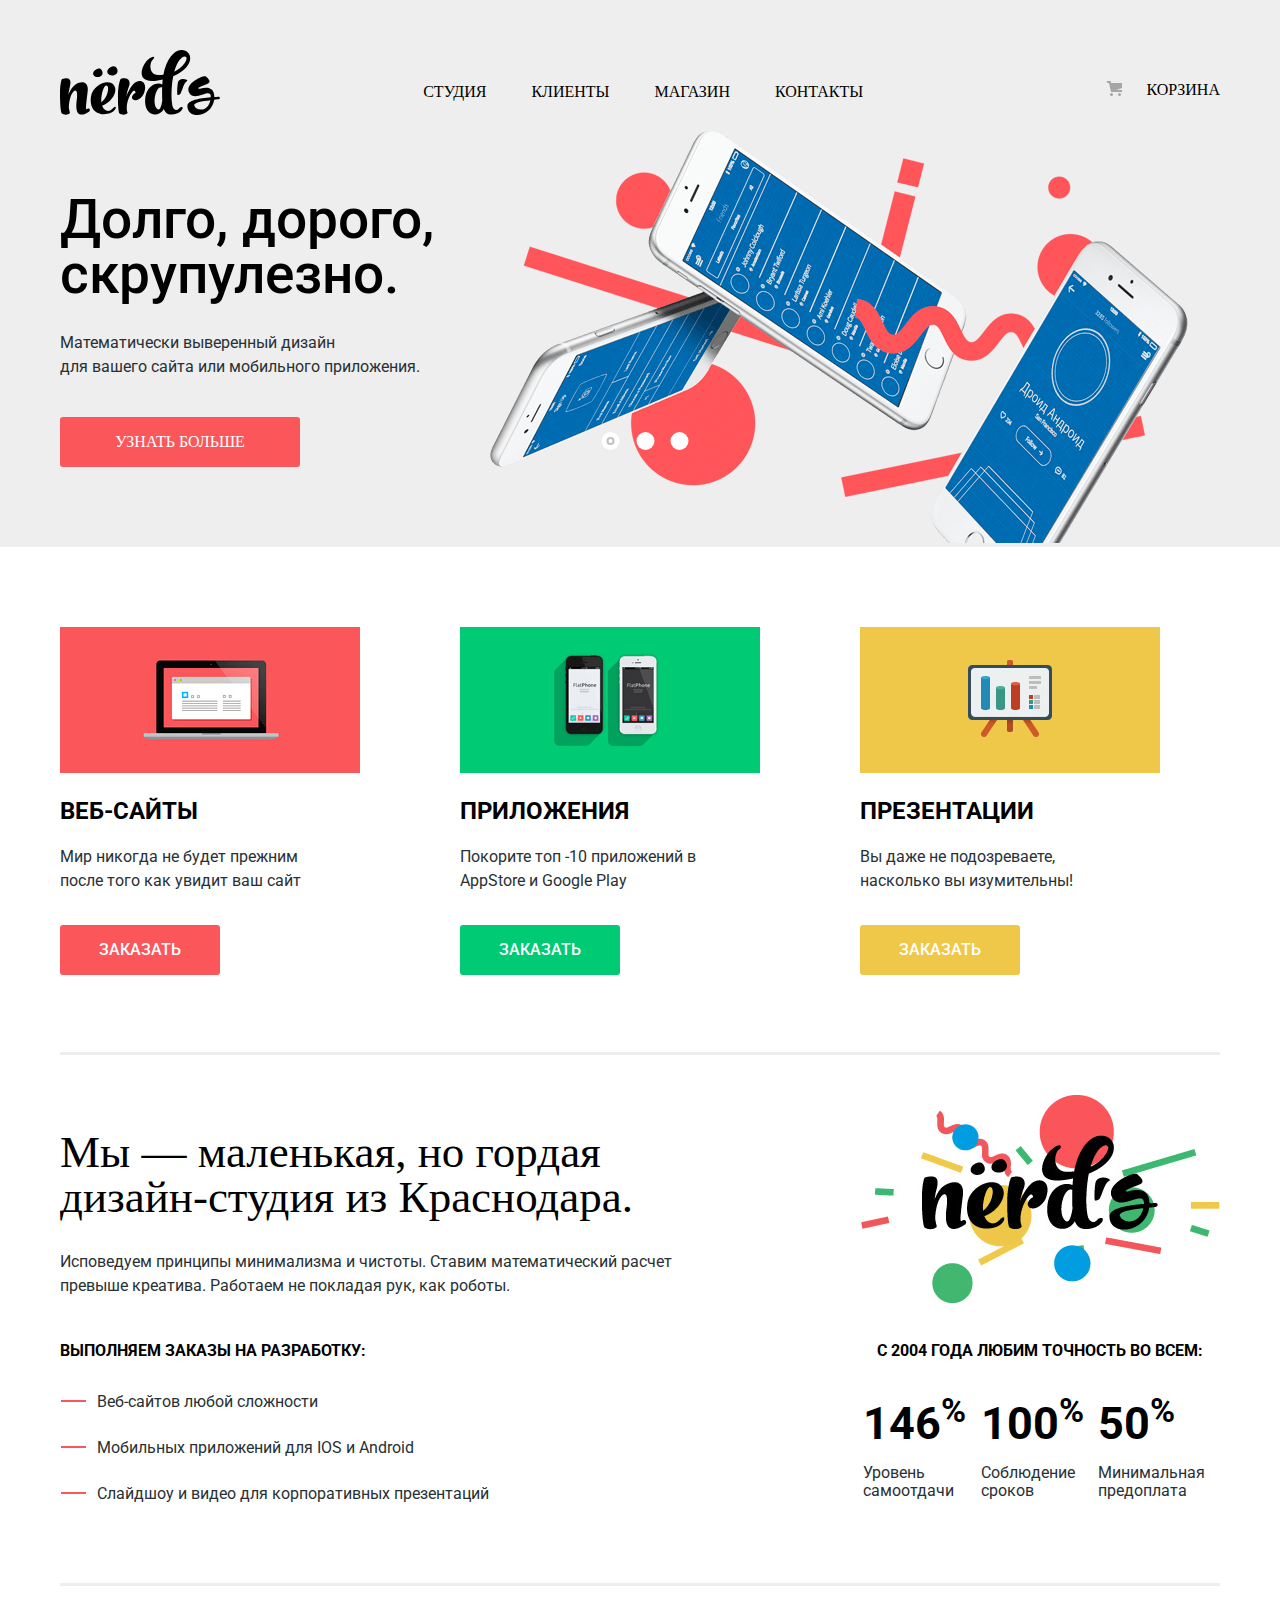
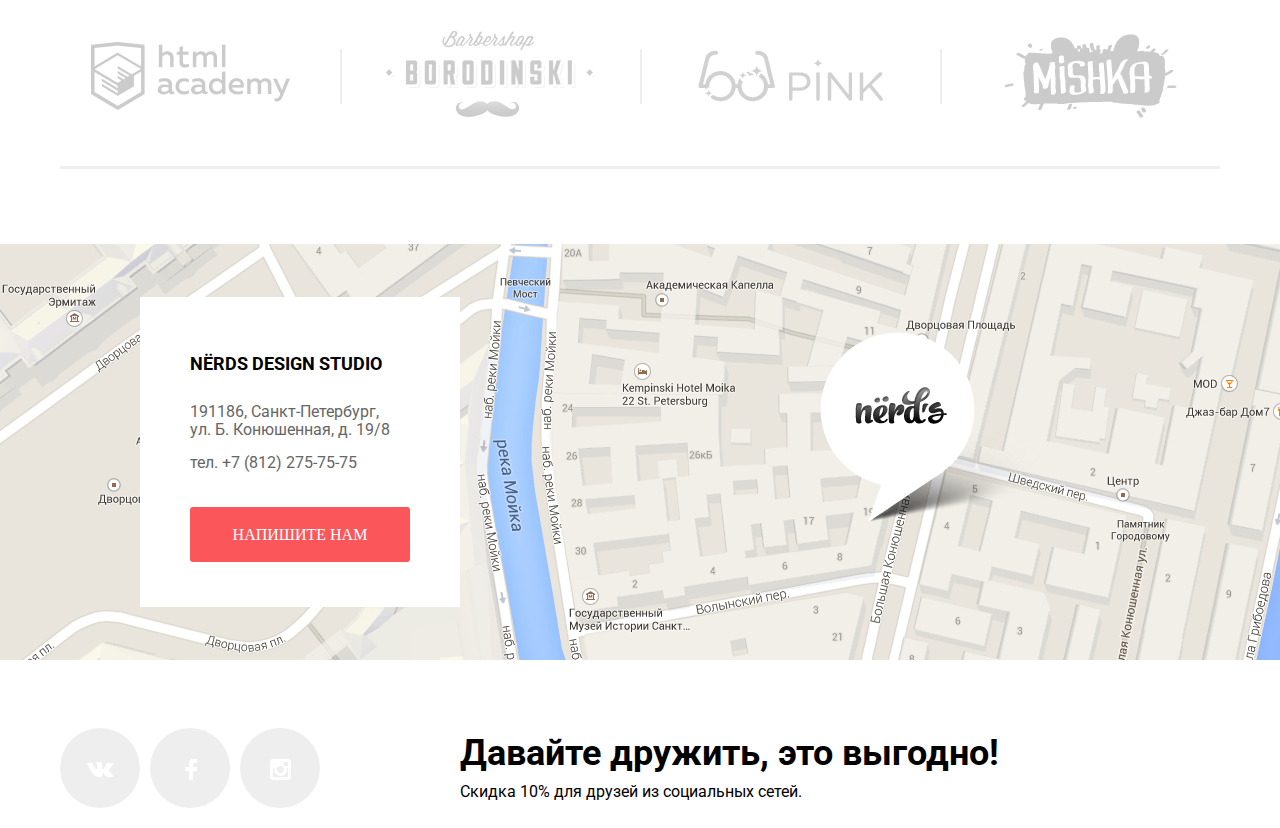
==== commit 3a2d0f41: "10" ====
--- a/index.html
+++ b/index.html
@@ -159,7 +159,7 @@
 					<!-- <div class="frame">
 					<iframe src="https://www.google.com/maps/embed?pb=!1m18!1m12!1m3!1d1998.6036253002867!2d30.320858715769422!3d59.93871916905457!2m3!1f0!2f0!3f0!3m2!1i1024!2i768!4f13.1!3m3!1m2!1s0x4696310fca145cc1%3A0x42b32648d8238007!2z0JHQvtC70YzRiNCw0Y8g0JrQvtC90Y7RiNC10L3QvdCw0Y8g0YPQuy4sIDE5LzgsINCh0LDQvdC60YIt0J_QtdGC0LXRgNCx0YPRgNCzLCAxOTExODY!5e0!3m2!1sru!2sru!4v1562616111985!5m2!1sru!2sru" width="1160" height="416" frameborder="0" style="border:0" allowfullscreen></iframe>
 					</div> -->
-					<img class="maps" src="img/maps.png" width="100%" height="416" alt=" Адрес: Санкт-Петербург,  ул. Б. Конюшенная, д. 19/8 ">
+					<img class="maps" src="img/maps.png" width="1440" height="416" alt=" Адрес: Санкт-Петербург,  ул. Б. Конюшенная, д. 19/8 ">
 					<img class="map-marker" src="img/map-marker.png" width="231" height="190" alt="Указатель">
 					<div class="modal-map">
 						<div class="modal">
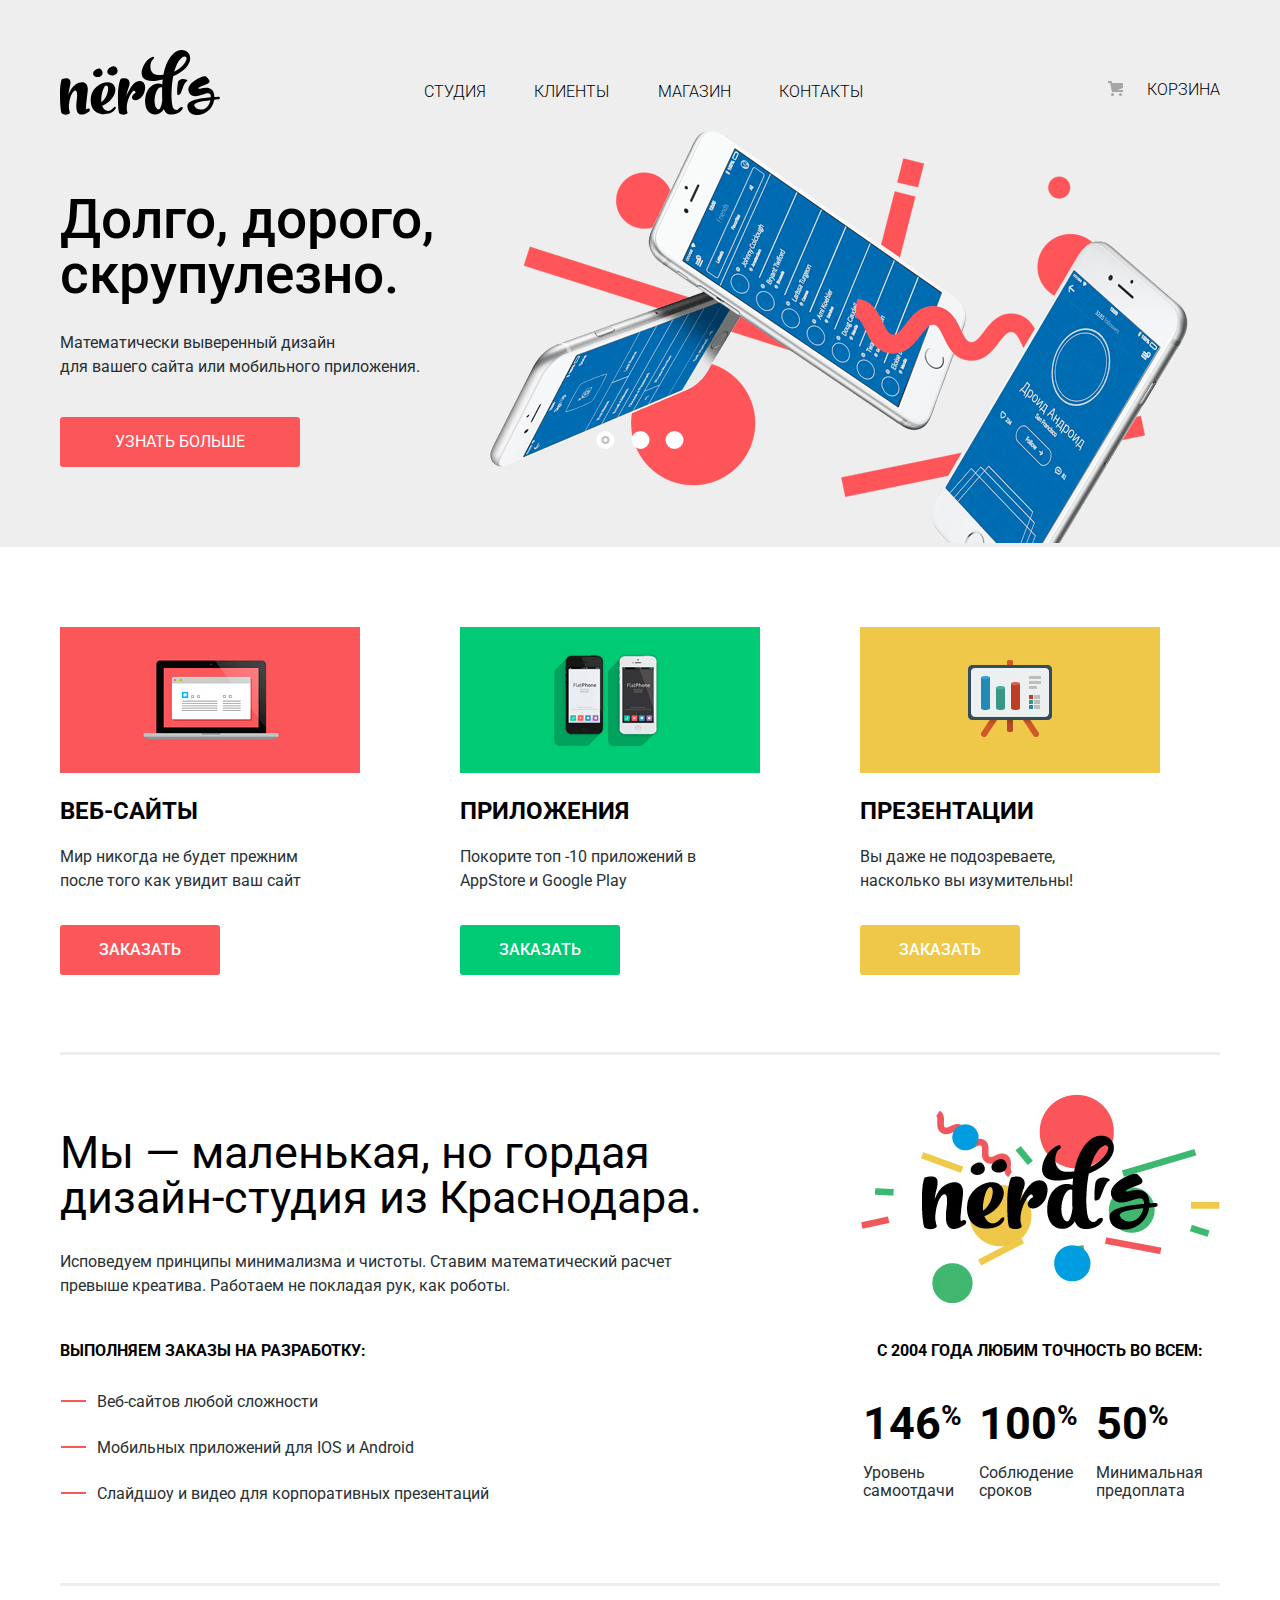
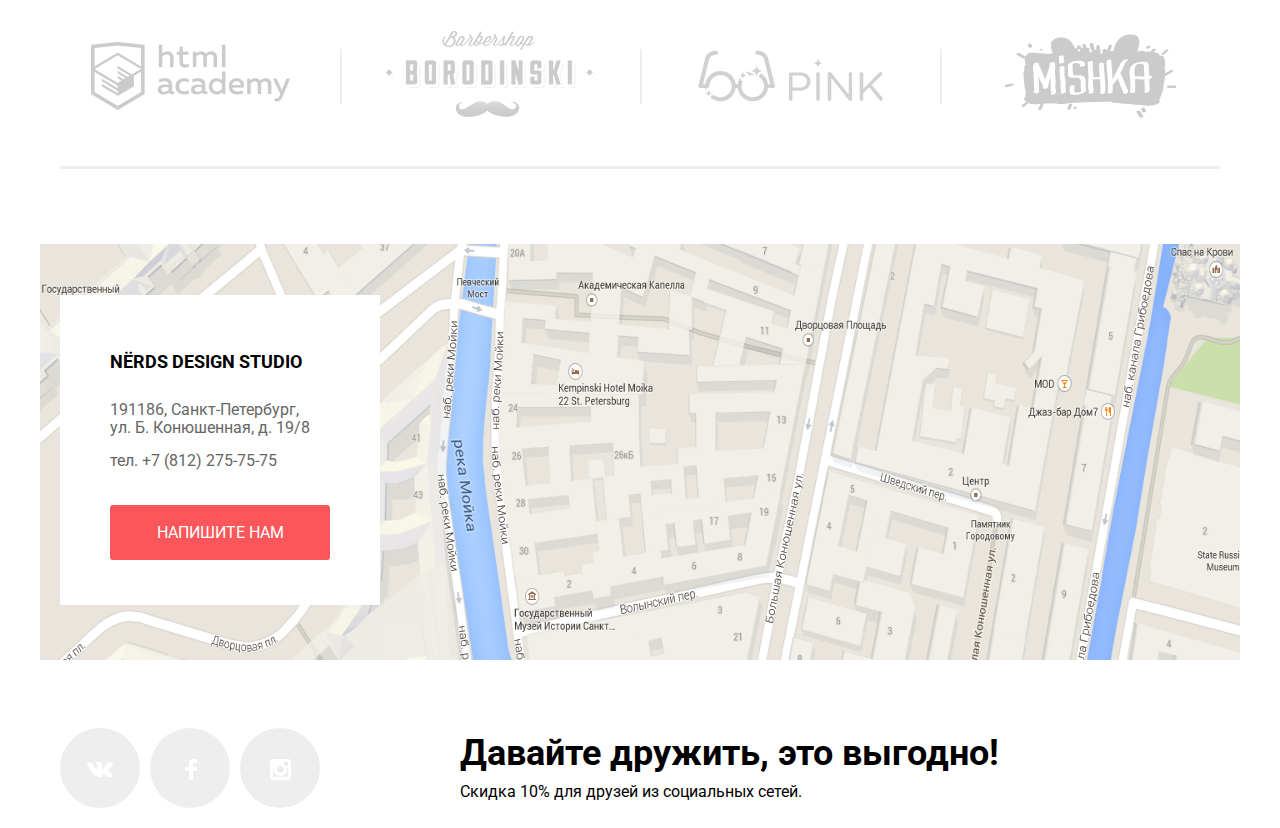
==== commit cc53801e: "13" ====
--- a/index.html
+++ b/index.html
@@ -9,7 +9,7 @@
 	</head>
 	<body>
 		<header class= "site-header">
-			<div class="containers">
+			<div class="containers slider-containers">
 				<nav class="site-navigation">
 					<a class="site-header-logo">
 						<img src="img/nerds-logo.svg" width="160" height="65" alt="Логотип дизайн-студии Нёрдс">
@@ -118,9 +118,9 @@
 						<table>
 	    					<tbody>
 	    						<tr> 
-	    							<td class="percentages">146<sup>%</sup></td>
-	    							<td class="percentages">100<sup>%</sup></td>
-	    							<td class="percentages">50<sup>%</sup></td>
+	    							<td class="percentages">146<sup class="sup">%</sup></td>
+	    							<td class="percentages">100<sup class="sup">%</sup></td>
+	    							<td class="percentages">50<sup class="sup">%</sup></td>
 	    						</tr>
 	    						<tr> 
 	    							<td class="details">Уровень самоотдачи</td>
@@ -155,14 +155,12 @@
 				</section>
 			</div>
 			<section class="map">
-				<div class="container-map">
-					<!-- <div class="frame">
-					<iframe src="https://www.google.com/maps/embed?pb=!1m18!1m12!1m3!1d1998.6036253002867!2d30.320858715769422!3d59.93871916905457!2m3!1f0!2f0!3f0!3m2!1i1024!2i768!4f13.1!3m3!1m2!1s0x4696310fca145cc1%3A0x42b32648d8238007!2z0JHQvtC70YzRiNCw0Y8g0JrQvtC90Y7RiNC10L3QvdCw0Y8g0YPQuy4sIDE5LzgsINCh0LDQvdC60YIt0J_QtdGC0LXRgNCx0YPRgNCzLCAxOTExODY!5e0!3m2!1sru!2sru!4v1562616111985!5m2!1sru!2sru" width="1160" height="416" frameborder="0" style="border:0" allowfullscreen></iframe>
-					</div> -->
-					<img class="maps" src="img/maps.png" width="1440" height="416" alt=" Адрес: Санкт-Петербург,  ул. Б. Конюшенная, д. 19/8 ">
-					<img class="map-marker" src="img/map-marker.png" width="231" height="190" alt="Указатель">
-					<div class="modal-map">
-						<div class="modal">
+					<img class="maps-image" src="img/maps.png" width="1200" height="416" alt=" Адрес: Санкт-Петербург,  ул. Б. Конюшенная, д. 19/8 ">
+					<iframe class="iframe" src="https://www.google.com/maps/embed?pb=!1m18!1m12!1m3!1d1998.6036253002867!2d30.320858715769422!3d59.93871916905457!2m3!1f0!2f0!3f0!3m2!1i1024!2i768!4f13.1!3m3!1m2!1s0x4696310fca145cc1%3A0x42b32648d8238007!2z0JHQvtC70YzRiNCw0Y8g0JrQvtC90Y7RiNC10L3QvdCw0Y8g0YPQuy4sIDE5LzgsINCh0LDQvdC60YIt0J_QtdGC0LXRgNCx0YPRgNCzLCAxOTExODY!5e0!3m2!1sru!2sru!4v1562616111985!5m2!1sru!2sru" allowfullscreen></iframe>
+					
+					<div class="containers map-containers">
+						<div class="modal-map">
+							<div class="modal">
 							<p class="modal-head">
 								NЁRDS DESIGN STUDIO
 							</p>
--- a/css/style.css
+++ b/css/style.css
@@ -11,7 +11,7 @@
   margin: 0;
   padding: 0;
   min-width: 1200px;
-  font-family: "Roboto Medium", "Roboto",Arial, sans-serif;
+  font-family: "Roboto",Arial, sans-serif;
   font-size: 16px;
   line-height: 24px;
   font-weight: 400;
@@ -28,6 +28,7 @@
 
 .containers {
   display: flex;
+  position: relative;
   flex-direction: column;
   justify-content: center;
   width: 1200px;
@@ -36,7 +37,6 @@
 }
 
 .site-navigation a {
-  font-family: Roboto Medium;
   line-height: 30px;
   font-weight: 300; 
   color: #000000;
@@ -63,7 +63,6 @@
 }
 
 .down-header p {
-  font-family: Roboto Medium;
   font-weight: 400;
   margin: 0;
   padding: 0;
@@ -124,7 +123,6 @@
   font-size: 16px;
   line-height: 30px;
   font-weight: 700;
-
 }
 
 .login-link::before {
@@ -153,7 +151,7 @@
   border-bottom: 2px solid #fb565a;
 }
 
-.slider {
+.slider-containers {
   position: relative;
 }
 
@@ -166,8 +164,8 @@
   position: absolute;
   display :flex;
   justify-content: space-between;
-  left: 43%;
-  bottom: 110px;
+  left: 50%;
+  bottom: 95px;
   z-index: 100;
   width: 163px;
   height: 21px;
@@ -189,8 +187,8 @@
 .slider-controls label::after {
   content: ""; 
   position: absolute;
-  top: 16px;
-  left: 95px;
+  top: 0;
+  left: 0;
   z-index: 1; 
   width: 18px;
   height: 18px;  
@@ -198,8 +196,6 @@
   border-radius: 50%;
 }
 
-
-
 .slider-item {
   display: none;
   padding: 78px 0 80px 0;
@@ -243,8 +239,8 @@
   z-index: 2;
   width: 8px;
   height: 8px;
-  left: 100px;
-  top: 21px;
+  left: 5px;
+  top: 5px;
   background-color: inherit;
   border: 2px solid #c1c1c1;
   border-radius: 50%;
@@ -265,7 +261,6 @@
 }
 
 .slider-item-button {
-  font-family: Roboto Medium;
   display: block;
   width: 240px;
   height: 50px;
@@ -337,11 +332,11 @@
 }
 
 .footer-social-item a:focus {
-   background-color: #e74246;
+  background-color: #e74246;
 }
 
 .footer-social-item a:active {
-   background-color: #d7373b;
+  background-color: #d7373b;
 }
 
 .service {
@@ -367,7 +362,6 @@
 }
 
 .list-service-item h3 {
-  font-family: Roboto;
   margin: 0;
   margin-top: 16px;
   font-size: 24px;
@@ -378,16 +372,13 @@
 }
 
 .list-service-description{
-  font-family: Roboto;
   padding: 1px 50px 1px 0;
   margin: 0;
   margin-top: 18px;
-
 }
 
 .list-service .button {
  display: block;
- font-family; Roboto Medium;
  width: 160px;
  height: 50px;
  margin: 0;
@@ -398,13 +389,12 @@
  text-transform: uppercase;
  text-align: center;
  text-decoration: none;
-  text-decoration: none;  
+ text-decoration: none;  
  text-decoration: none;
  font-weight: 500;
  border-radius: 3px;
 }
 
-
 .about-us {
   display: flex;
   margin-top: 75px;
@@ -421,17 +411,14 @@
 }
 
 .abot-us-head {
-  font-family: Roboto Medium;
   font-size: 45px;
   line-height: 45px;
   padding-right: 130px;
-
   margin: 0;
   margin-top: 75px; 
 }
 
 .about-us-text {
-  font-family: Roboto;
   font-size: 16px;
   line-height: 24px;
   text-align: left;
@@ -442,7 +429,6 @@
 }
 
 .about-us-left h3 {
-  font-family: Roboto;
   font-size: 16px;
   line-height: 24px;
   text-align: left;
@@ -454,14 +440,11 @@
 }
 
 .about-us li {
-  font-family: Roboto;
   list-style: none;
   font-size: 16px;
   line-height: 46px;
   color: #283136;
   margin: 0;
-
-
   margin-left: -3px;
 }
 
@@ -474,8 +457,6 @@
   width: 25px;
   left: 1px;
  }
- 
-
 
 .about-us-right {
   display: flex;
@@ -489,7 +470,6 @@
 }
 
 .about-us-right h2 {
-  font-family: Roboto;
   margin: 0;
   padding: 0;
   margin-top: 46px;
@@ -499,8 +479,6 @@
   text-transform: uppercase;
 }
 
-/* numbers */
- 
 .percentages {
   height: 65px;
   font-size: 45px;
@@ -519,18 +497,15 @@
  
 }
 
-
-/* words*/
-
 .details { 
-  font-family: Roboto;
   height: 30px;
   line-height: 18px;
   color: #283136;
 }
  
-
-
+.sup {
+  font-size: 28px;
+}
 
 .about-us-right-picture {
   display: block;
@@ -546,12 +521,10 @@
   justify-content: space-between;
   border-top: 3px #eeeeee solid;
   border-bottom: 3px #eeeeee solid;
-
   min-height: 180px;
   min-width: 1160px;
   padding: 0 ;
   margin: 50px 0 75px 0;
-  
 }
 
 .work-cont {
@@ -563,7 +536,6 @@
   height: 180px;
 }
 
- 
 .work-site {
   display: flex;
   align-items: center;
@@ -605,39 +577,41 @@
   margin: 0 auto;
 }
 
-.container-map {
-  display: flex;
+.map {
   position: relative;
-  z-index: 1;
-  /* width: 1440px; */
-  padding: 0;
-  margin: 0 auto; 
-}
-
-.map-marker {
-  display: flex;
-  position: absolute;
-  z-index: 100;
-  left: 820px ;
-  top:88px;
+}
+
+.map-containers {
+  position: relative;
+}
+
+.iframe {
+  position: absolute;
+  top: 0;
+  left: 0;
+  display: block;
+  width: 100%;
+  height: 416px;
+  border: none;
+}
+
+.maps-image {
+  display: block;
+  margin: 0 auto;
 }
 
 .frame {
   position: relative;
   z-index: 2;
   width: 100%;
-
   border: none;
 }
 
 .modal-map {
   display: flex;
   flex-wrap: wrap;
-  margin: 0;
-  position: absolute;
-  z-index: 100;
-  left: 140px;
-  top: 53px;
+  position: absolute;
+  top: -365px;
   width: 320px;
   height: 310px;
   background-color: #ffffff;
@@ -649,9 +623,7 @@
   padding-left: 50px;
 }
 
-
 .modal-head {
-  font-family: Roboto;
   font-size: 18px;
   text-transform: uppercase;
   font-weight: 700;
@@ -661,7 +633,6 @@
 }
 
 .modal-text {
-  font-family: Roboto;
   font-size: 16px;
   line-height: 18px;
   font-weight: 400;
@@ -679,13 +650,12 @@
   margin-bottom: 20px;
 }
 
-
 .pop {
   position: relative;
 }
 
 .pop-up {
-  display:none;
+  display: none;
   position: fixed;
   flex-wrap: wrap;
   top: 50%;
@@ -701,20 +671,19 @@
 }
 
 .feedback-item {
-  display:flex
+  display:flex;
 }
 
 .feedback-item-mail{
   margin:0;
+  padding:0;
   margin-left: 40px;
-  margin-top:40px;
- 
+  margin-top: 25px;
 }
 
 .feedback-item-name{
-  margin:0;
-  margin-top:40px;
- 
+  margin: 0;
+  margin-top: 25px;
 }
 
 .feedback-item input {
@@ -724,10 +693,8 @@
 
 .feedback-item-text {
   margin: 0;
-  margin-top:25px;
-}
-
-
+  margin-top:37px;
+}
 
 .close-modal-button {
   position: absolute;
@@ -775,21 +742,19 @@
   background-color: #ffeeee;
 }
 
-
 .pop h2 {
   font-size: 45px;
   font-weight: 700;
   margin: 0;
   padding:0;
+  margin-bottom: 25px;
 }
 
 .pop label {
   font-weight: 700;
- 
 }
 
 .modal-button {
-  font-family: Roboto Medium;
   width: 220px;
   height: 55px;
   margin: 0 50px;
@@ -806,7 +771,7 @@
 }
 
 .md-btn {
-  width: 220px;
+  width: 260px;
   height: 55px;
   margin: 0;
   font-size: 16px;
@@ -818,7 +783,7 @@
   text-decoration: none;
   border-radius: 3px;
   border: none;
-  margin-top: 50px;
+  margin-top: 45px;
 }
 
 .feedback-item-text input {
@@ -828,8 +793,7 @@
 
 .feedback-form input {
   font-size: 16px;
-  padding: 0 15px;
-  margin-top: 15px;
+  padding:0 14px;
   border: 2px solid #d7dcde;
   border-radius: 3px;
 }
@@ -837,10 +801,10 @@
 .feedback-form textarea {
   font-size: 16px;
   padding: 15px 15px;
-  margin-top: 15px;
   border: 2px solid #d7dcde;
   border-radius: 3px;
 }
+
 .feedback-form input:hover {
  border-color: #b4b9bb;
 }
@@ -933,7 +897,6 @@
   height: 576px;
   margin-left: 140px;
   margin-bottom: 73px;
-  
  }
  
  .catalog-item:nth-child(even) {
@@ -942,11 +905,11 @@
 } 
 
 .catalog-item:first-child {
-margin-top: 76px;
+  margin-top: 76px;
 } 
 
 .catalog-item:nth-child(2)  {
-margin-top: 76px;
+  margin-top: 76px;
 } 
 
 .catalog-list {
@@ -980,7 +943,6 @@
   margin-right: 55px; 
   font-weight:700;
   font-size: 18px;
-  font-family: Roboto;
   text-transform:uppercase;
 }
 
@@ -988,7 +950,6 @@
   display: flex;
   padding: 0;
   margin: 0;
-  
 }
 
 .catalog-li {
@@ -1014,8 +975,6 @@
 .catalog-li:active {
   opacity: 1;
 }
-
-
 
 .icon-up::after {
   content: "";
@@ -1064,10 +1023,9 @@
   z-index: 100;
   bottom: 0px;
   width: 360px;
-  height: 230px;
+  min-height: 230px;
   background-color: #eeeeee;
   opacity: 0;
-
 }
 
 .catalog-item:hover .catalog-item-list {
@@ -1089,7 +1047,6 @@
   background-repeat: no-repeat;
   background-position: 100%;
   opacity: 0.12;
-
 }
 
 .catalog-item:hover::after {
@@ -1110,7 +1067,6 @@
   list-style: none;
   padding: 0;
   margin: 0;
-
 }
 
 .pagination-item {
@@ -1152,7 +1108,6 @@
   box-shadow: 0 -3px rgba(122,122,122,0.1);
 }
 
-
 .pagination-button {
   display: block;
   margin: 0;
@@ -1170,7 +1125,6 @@
 }
 
 .catalog-site {
-  font-family: Roboto;
   display: block;
   padding: 0;
   margin: 0;
@@ -1193,14 +1147,11 @@
 }
 
 .catalog-item-description {
-  font-family: Roboto;
   display: flex;
   flex-wrap: wrap;
   padding: 1px 80px;
   line-height: 18px;
   margin: 0;
-
-  
   text-align: center;
   font-size: 16px;
   color: #666666;
@@ -1212,7 +1163,6 @@
 }
 
 .catalog-button {
-  font-family: Roboto Medium;  
   width: 200px;
   height: 50px;
   padding: 0;
@@ -1259,7 +1209,6 @@
   font-size: 18px;
   font-weight:700;
   text-transform:uppercase;
-  font-family: Roboto;
 }
  
 .grid-list {
@@ -1278,71 +1227,66 @@
 }
 
 .filter-option label {
-  font-family: Roboto;
-
   position: relative;
   display: block;
   cursor: pointer;
   user-select: none;
   margin-left: -3px;
-
-
 }
 
 .filter-input-checkbox + label::before {
   content: "";
- position: absolute;
- top: -4px;
- left: -38px;
- width: 28px;
- height: 25px; 
- background-image: url("../img/checkbox-off.svg");
- background-repeat: no-repeat;
- background-position: center;
- opacity: 0.4; 
+  position: absolute;
+  top: -4px;
+  left: -38px;
+  width: 28px;
+  height: 25px; 
+  background-image: url("../img/checkbox-off.svg");
+  background-repeat: no-repeat;
+  background-position: center;
+  opacity: 0.4; 
 }
 
 .filter-input-checkbox:checked + label::before {
- background-image: url("../img/checkbox-on.svg");
- opacity: 0.4;
- left: -36px;
+  background-image: url("../img/checkbox-on.svg");
+  opacity: 0.4;
+  left: -36px;
 }
 
 .filter-input-radio + label::before {
- content: "";
- position: absolute;
- top: -4px;
- left: -39px;
- width: 28px;
- height: 25px;
- background-image: url("../img/radio-off.svg");
- background-repeat: no-repeat;
- background-position: center;
- opacity: 0.4;
+  content: "";
+  position: absolute;
+  top: -4px;
+  left: -39px;
+  width: 28px;
+  height: 25px;
+  background-image: url("../img/radio-off.svg");
+  background-repeat: no-repeat;
+  background-position: center;
+  opacity: 0.4;
 }
 
 .filter-input-radio:checked + label::before {
- background-image: url("../img/radio-on.svg");
- opacity: 0.5;
+  background-image: url("../img/radio-on.svg");
+  opacity: 0.5;
 }
 
 
 .filter-button {
-font-family: Roboto Medium;  
-width: 260px;
-height: 50px;
-padding: 0;
-margin: 0;
-font-size: 16px;
-font-weight: 500;
-line-height: 50px;
-background-color: #eeeeee;
-color: #000000;
-text-transform: uppercase;
-text-align: center;
-text-decoration: none;
-border-radius: 3px;
-border: none;
+  width: 260px;
+  height: 50px;
+  padding: 0;
+  margin: 0;
+  font-size: 16px;
+  font-weight: 500;
+  line-height: 50px;
+  background-color: #eeeeee;
+  color: #000000;
+  text-transform: uppercase;
+  text-align: center;
+  text-decoration: none;
+  border-radius: 3px;
+  border: none;
 }
 
 .filter-button:hover{
@@ -1413,7 +1357,6 @@
   left: 160px;
 }
 
-
 .price-controls {
   font-size: 0;
 }
@@ -1458,7 +1401,6 @@
 }
 
 .footer-promo {
-  font-family: Roboto;
   display: flex;
   flex-wrap: wrap;
   width: 560px;
@@ -1491,7 +1433,6 @@
   background-position: 0 0;
 }
 
-
 .social-button-fb::before {
   content: "";
   position: absolute;
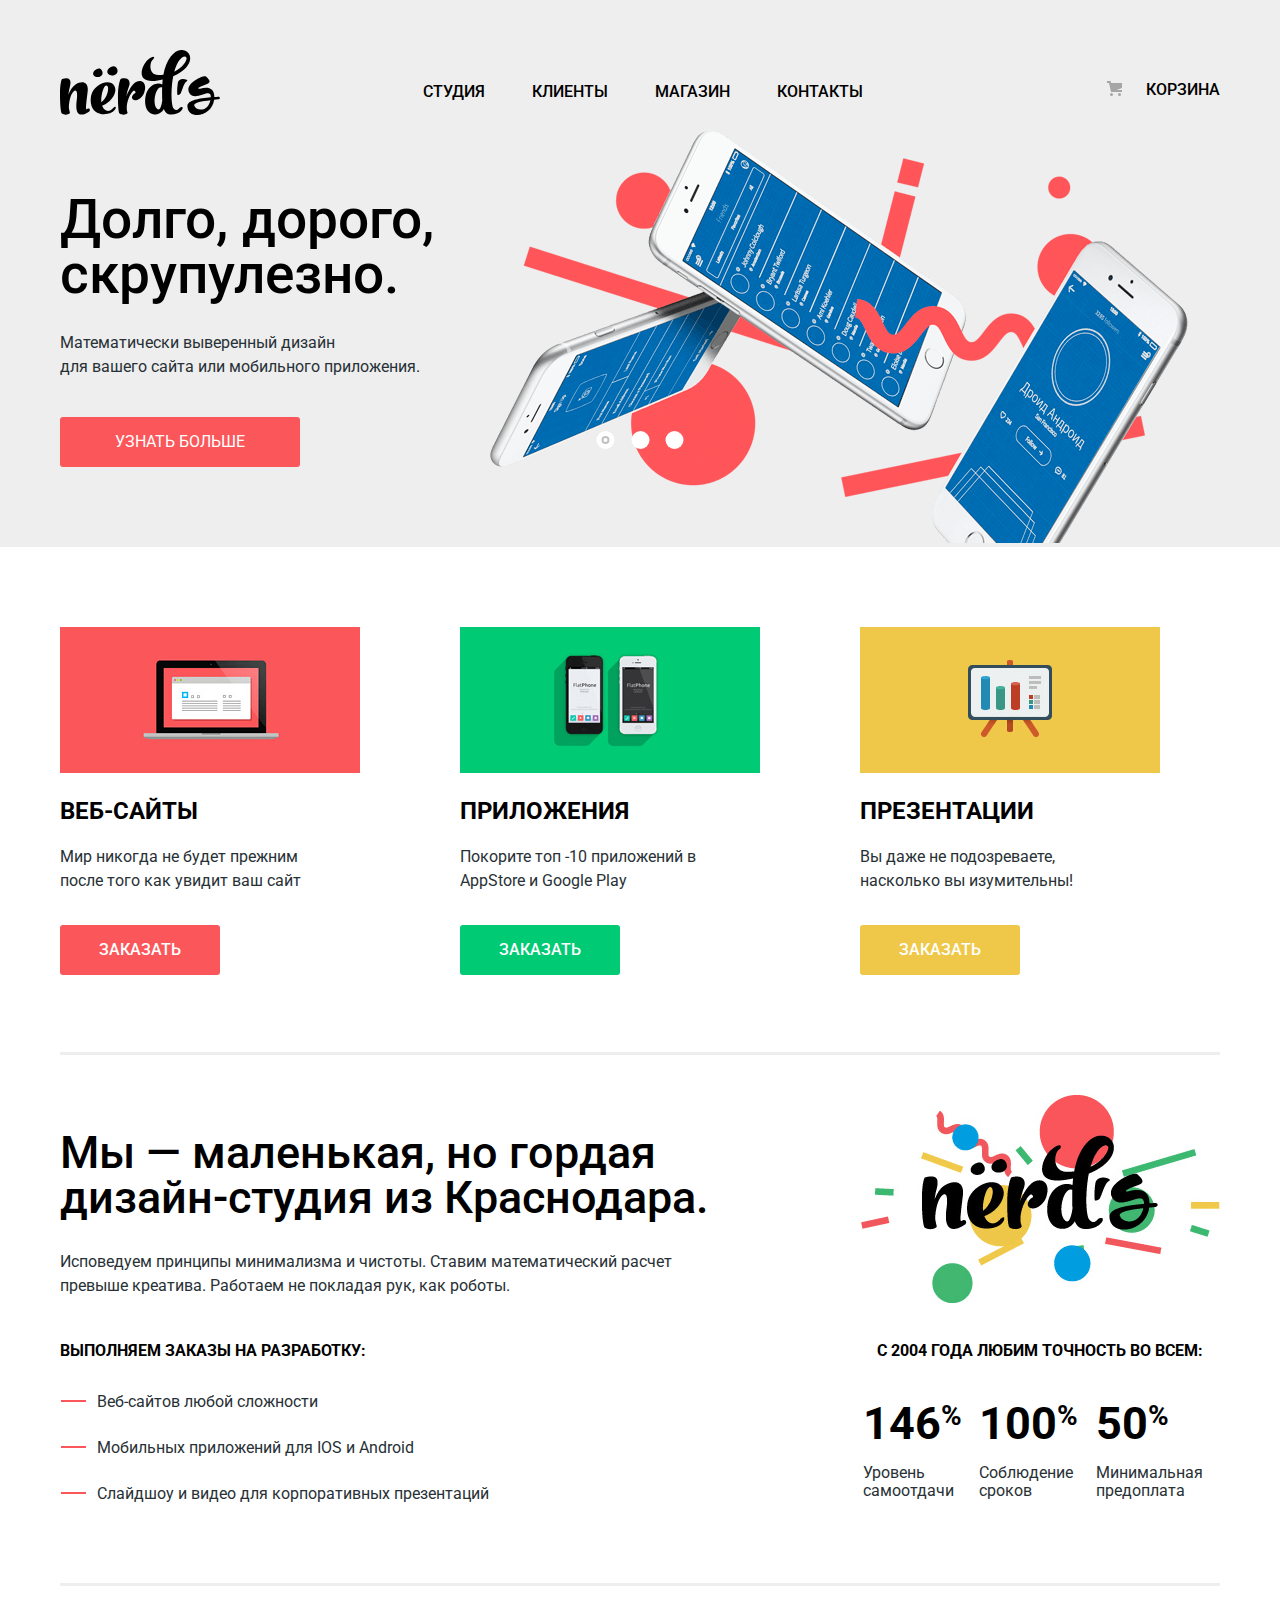
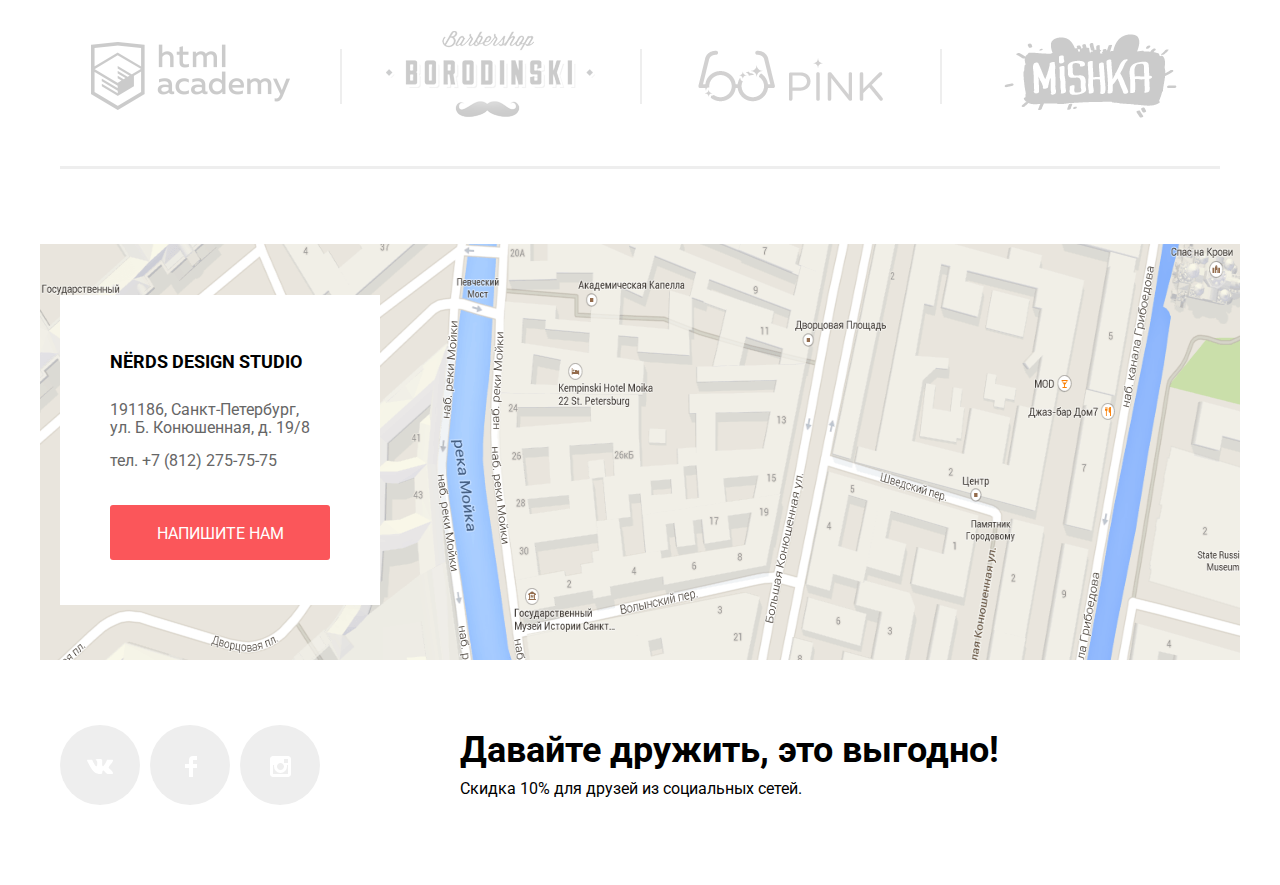
==== commit 7f2e036f: "new" ====
--- a/index.html
+++ b/index.html
@@ -155,12 +155,11 @@
 				</section>
 			</div>
 			<section class="map">
-					<img class="maps-image" src="img/maps.png" width="1200" height="416" alt=" Адрес: Санкт-Петербург,  ул. Б. Конюшенная, д. 19/8 ">
-					<iframe class="iframe" src="https://www.google.com/maps/embed?pb=!1m18!1m12!1m3!1d1998.6036253002867!2d30.320858715769422!3d59.93871916905457!2m3!1f0!2f0!3f0!3m2!1i1024!2i768!4f13.1!3m3!1m2!1s0x4696310fca145cc1%3A0x42b32648d8238007!2z0JHQvtC70YzRiNCw0Y8g0JrQvtC90Y7RiNC10L3QvdCw0Y8g0YPQuy4sIDE5LzgsINCh0LDQvdC60YIt0J_QtdGC0LXRgNCx0YPRgNCzLCAxOTExODY!5e0!3m2!1sru!2sru!4v1562616111985!5m2!1sru!2sru" allowfullscreen></iframe>
-					
-					<div class="containers map-containers">
-						<div class="modal-map">
-							<div class="modal">
+				<img class="maps-image" src="img/maps.png" width="1200" height="416" alt=" Адрес: Санкт-Петербург,  ул. Б. Конюшенная, д. 19/8 ">
+				<iframe class="iframe" src="https://www.google.com/maps/embed?pb=!1m18!1m12!1m3!1d1998.6036253002867!2d30.320858715769422!3d59.93871916905457!2m3!1f0!2f0!3f0!3m2!1i1024!2i768!4f13.1!3m3!1m2!1s0x4696310fca145cc1%3A0x42b32648d8238007!2z0JHQvtC70YzRiNCw0Y8g0JrQvtC90Y7RiNC10L3QvdCw0Y8g0YPQuy4sIDE5LzgsINCh0LDQvdC60YIt0J_QtdGC0LXRgNCx0YPRgNCzLCAxOTExODY!5e0!3m2!1sru!2sru!4v1562616111985!5m2!1sru!2sru" allowfullscreen></iframe>
+				<div class="containers map-containers">
+					<div class="modal-map">
+						<div class="modal">
 							<p class="modal-head">
 								NЁRDS DESIGN STUDIO
 							</p>
--- a/css/style.css
+++ b/css/style.css
@@ -4,14 +4,13 @@
 
 *, *::before, *::after { 
   box-sizing: inherit;
-/*  outline: 1px dashed red; */
 }
 
 body {
   margin: 0;
   padding: 0;
   min-width: 1200px;
-  font-family: "Roboto",Arial, sans-serif;
+  font-family: Roboto ,Arial, sans-serif;
   font-size: 16px;
   line-height: 24px;
   font-weight: 400;
@@ -38,7 +37,7 @@
 
 .site-navigation a {
   line-height: 30px;
-  font-weight: 300; 
+  font-weight: 500; 
   color: #000000;
   padding: 0 5px;
 }
@@ -177,6 +176,7 @@
 .slider-controls label {
   position: relative; 
   display: inline-block;
+  vertical-align:middle;
   width: 18px;
   height: 18px;
   padding: 8px;  
@@ -415,7 +415,8 @@
   line-height: 45px;
   padding-right: 130px;
   margin: 0;
-  margin-top: 75px; 
+  margin-top: 75px;
+  font-weight: 500; 
 }
 
 .about-us-text {
@@ -698,10 +699,10 @@
 
 .close-modal-button {
   position: absolute;
-  top: 100px;
+  top: 70px;
   right: 90px;
   width: 22px;
-  height: 22px;
+  height: 28px;
   font-size: 0;
   background-color: transparent;
   border: 0;
@@ -713,9 +714,9 @@
   content: "";
   position: absolute;
   top: 10px;
-  left: 2px;
-  width: 19px;
-  height: 3px;
+  left: -4px;
+  width: 25px;
+  height: 4px;
   background-color: #fecccd;
 }
 
@@ -758,17 +759,30 @@
   width: 220px;
   height: 55px;
   margin: 0 50px;
-  font-size: 16px;
-  line-height: 55px;
+  padding-top: 20px;
+  font-size: 16px;
+  line-height: 18px;
   background-color: #fb565a;
   color: #ffffff;
   text-transform: uppercase;
   text-align: center;
-  justify-content: center;
   text-decoration: none;
   border-radius: 3px;
   border: none;
 }
+
+.modal-button:hover {
+  background-color: #e74246;
+}
+
+.modal-button:focus {
+  background-color: #fb565a;
+}
+
+.modal-button:active {
+  background-color: #d7373b;
+}
+
 
 .md-btn {
   width: 260px;
@@ -896,7 +910,7 @@
   width: 360px;
   height: 576px;
   margin-left: 140px;
-  margin-bottom: 73px;
+  margin-bottom: 72px;
  }
  
  .catalog-item:nth-child(even) {
@@ -905,11 +919,11 @@
 } 
 
 .catalog-item:first-child {
-  margin-top: 76px;
+  margin-top: 74px;
 } 
 
 .catalog-item:nth-child(2)  {
-  margin-top: 76px;
+  margin-top: 74px;
 } 
 
 .catalog-list {
@@ -925,7 +939,7 @@
   display: flex;
   position: relative;
   list-style: none;
-  margin-top:55px;
+  margin-top:57px;
   margin-left: 100px;
   margin-right: 55px;
   font-weight:700;
@@ -954,10 +968,11 @@
 
 .catalog-li {
   display: flex;
-  margin-left: 20px;
+  margin-left: 25px;
+
   font-size: 14px;
   font-weight: 500;
-  opacity:0.3;
+  opacity: 0.2;
 }
 
 .catalog-li-pr {
@@ -965,7 +980,8 @@
   padding-left: 52px;
   margin-left: 20px;
   font-size: 14px;
-  font-weight: 500;
+  font-weight: 300;
+ 
 }
 
 .catalog-li:hover {
@@ -982,10 +998,11 @@
   z-index: 100;
   width: 20px;
   height: 20px;
-  right: -69px;
+  right: -59px;
   background-image: url("../img/icon-down-dir.svg");
   background-repeat: no-repeat;
   background-position: 100%;
+  opacity: 0.2;
 }
 
 .icon-up::before {
@@ -994,15 +1011,15 @@
   z-index: 100;
   width: 20px;
   height: 20px;
-  right: -99px;
+  right: -88px;
   background-image: url("../img/icon-up-dir.svg");
   background-repeat: no-repeat;
   background-position: 100%;
-  opacity: 0.4
+  opacity: 0.2;
 }
 
 .icon-up:hover{
-  opacity: 0.6;
+  opacity: 0;
 }
 
 .icon-up:active{
@@ -1124,13 +1141,28 @@
   border: none;
 }
 
+.pagination-button:hover{
+  background-color: #dfdfdf;
+}
+
+.pagination-button:focus{
+  background-color: #eeeeee;
+}
+
+.pagination-button:active{
+  background-color: #d5d5d5;
+  box-shadow: 0 -3px rgba(122,122,122,0.1);
+}
+
+
 .catalog-site {
   display: block;
   padding: 0;
   margin: 0;
-  margin-top: 30px;
+  margin-top: 25px;
   text-align: center;
   font-size: 18px;
+  line-height: 30px;
   font-weight: 700;
 }
 
@@ -1170,7 +1202,7 @@
   margin-bottom: 42px;
   margin-top: 15px;
   font-size: 16px;
-  font-weight: 500;
+  font-weight: ;
   line-height: 50px;
   background-color: #fb565a;
   color: #ffffff;
@@ -1206,6 +1238,7 @@
 
 .legend-filters {
   margin: 0;
+
   font-size: 18px;
   font-weight:700;
   text-transform:uppercase;
@@ -1279,7 +1312,7 @@
   margin: 0;
   font-size: 16px;
   font-weight: 500;
-  line-height: 50px;
+  line-height: 18px;
   background-color: #eeeeee;
   color: #000000;
   text-transform: uppercase;
@@ -1365,6 +1398,7 @@
   display: inline-block;
   width: 50%;
   font-size: 16px;
+  vertical-align:middle;
   text-transform: uppercase;
 }
 
@@ -1389,7 +1423,7 @@
  .site-footer {
   display: flex;
   align-items: center;
-  margin-top: 63px;
+  height: 225px;
 }
 
 .footer-social-item {
